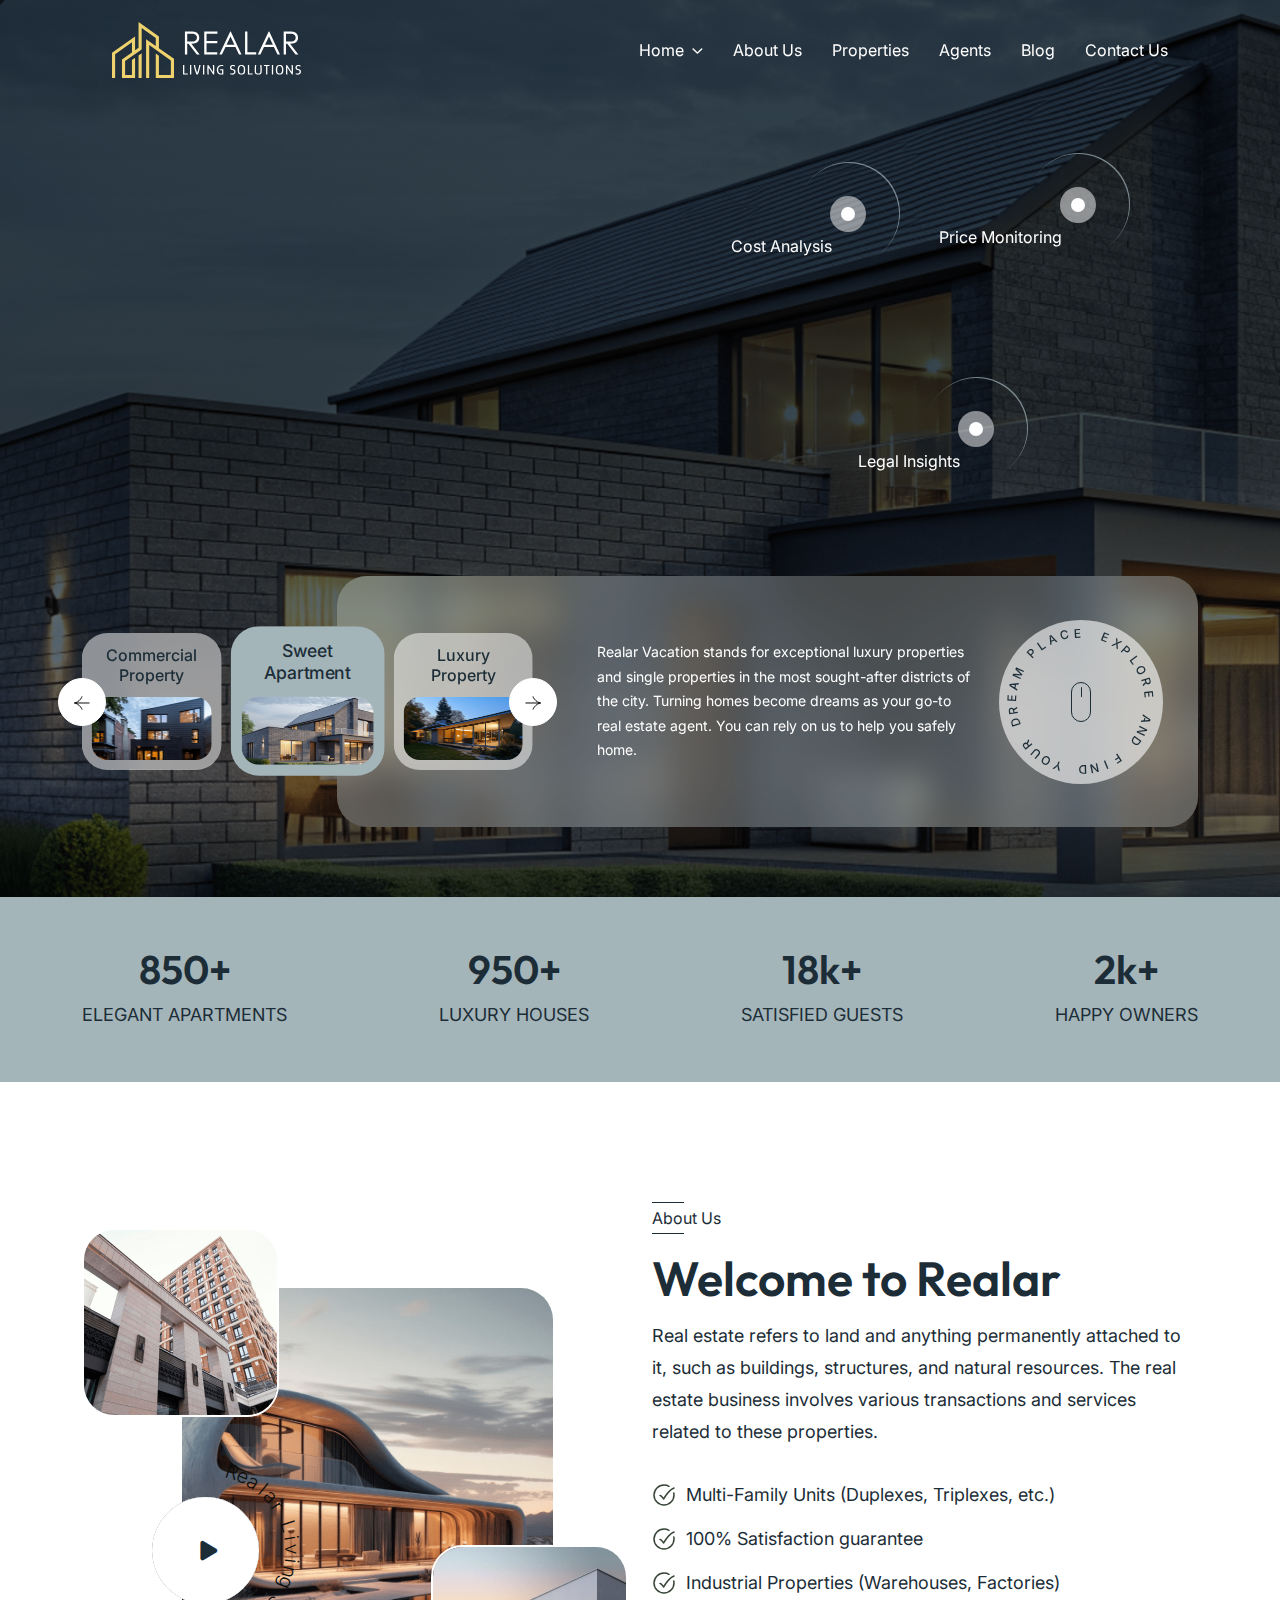
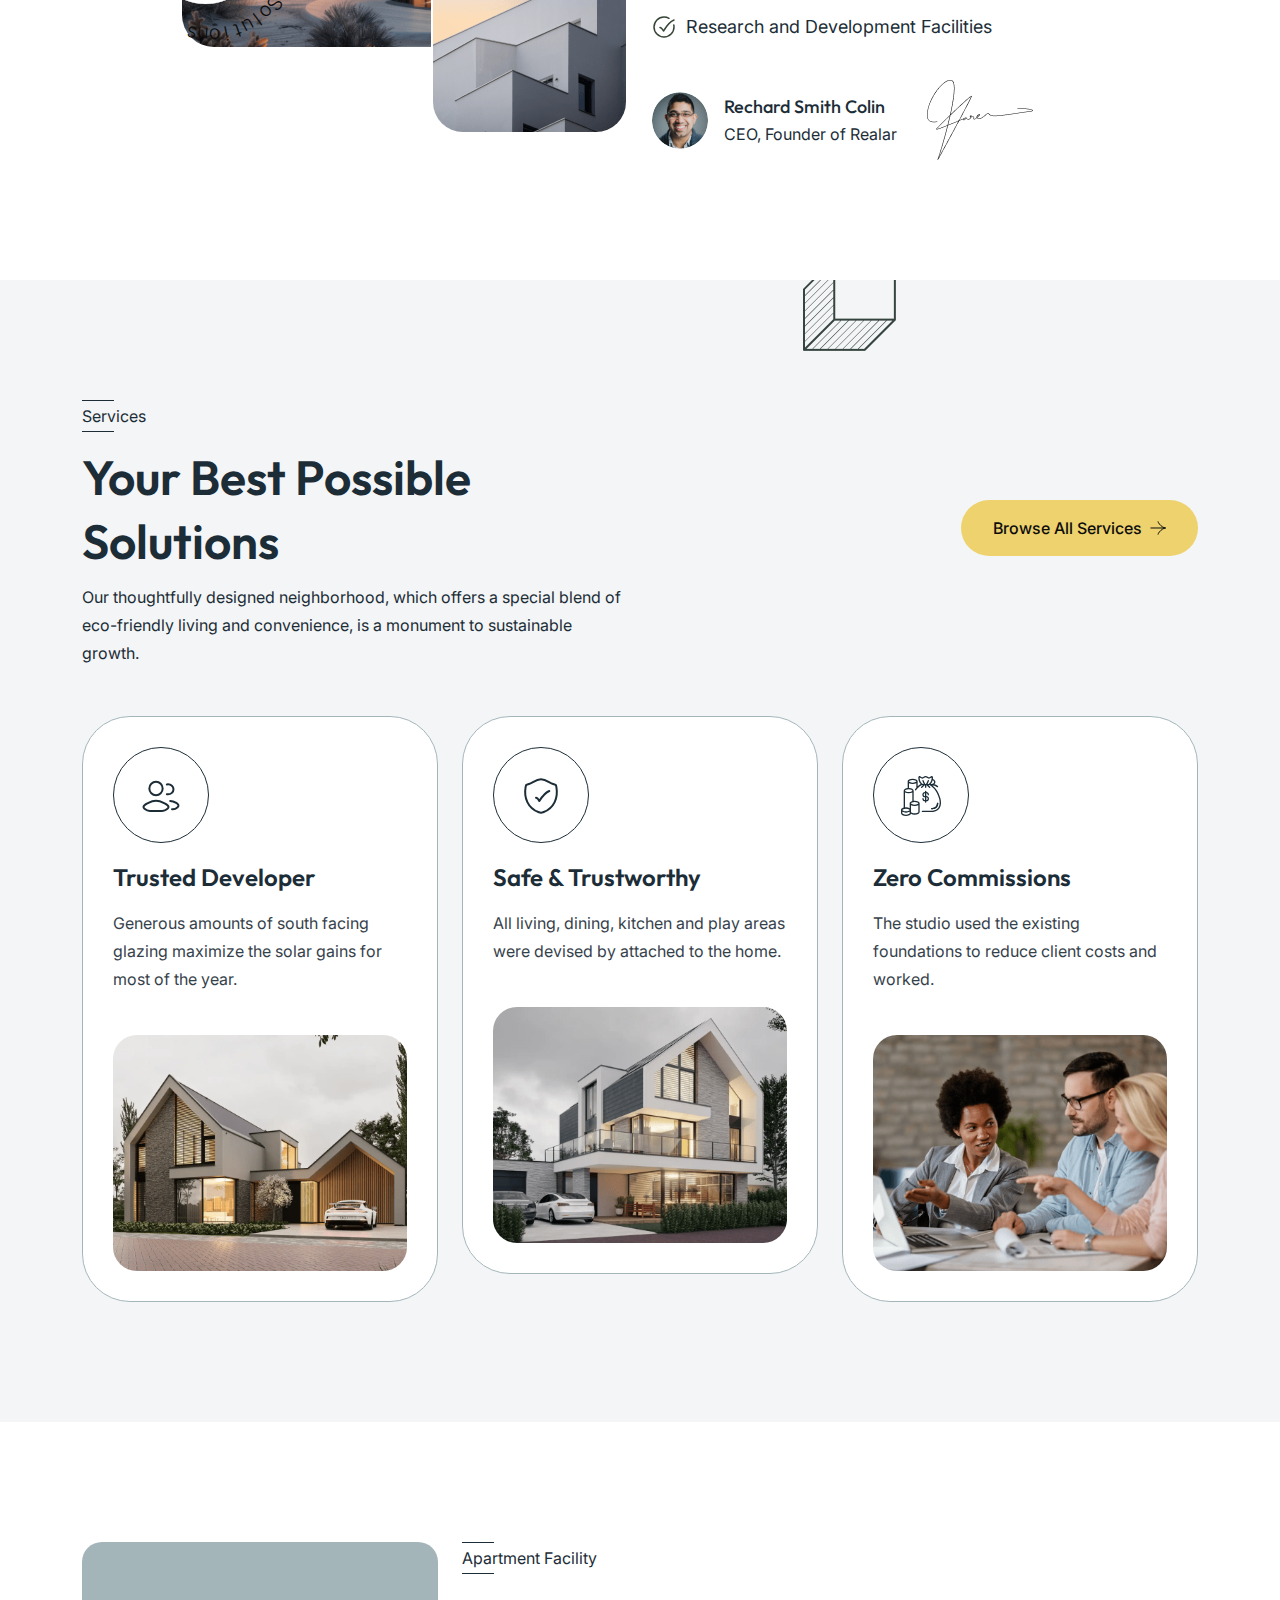
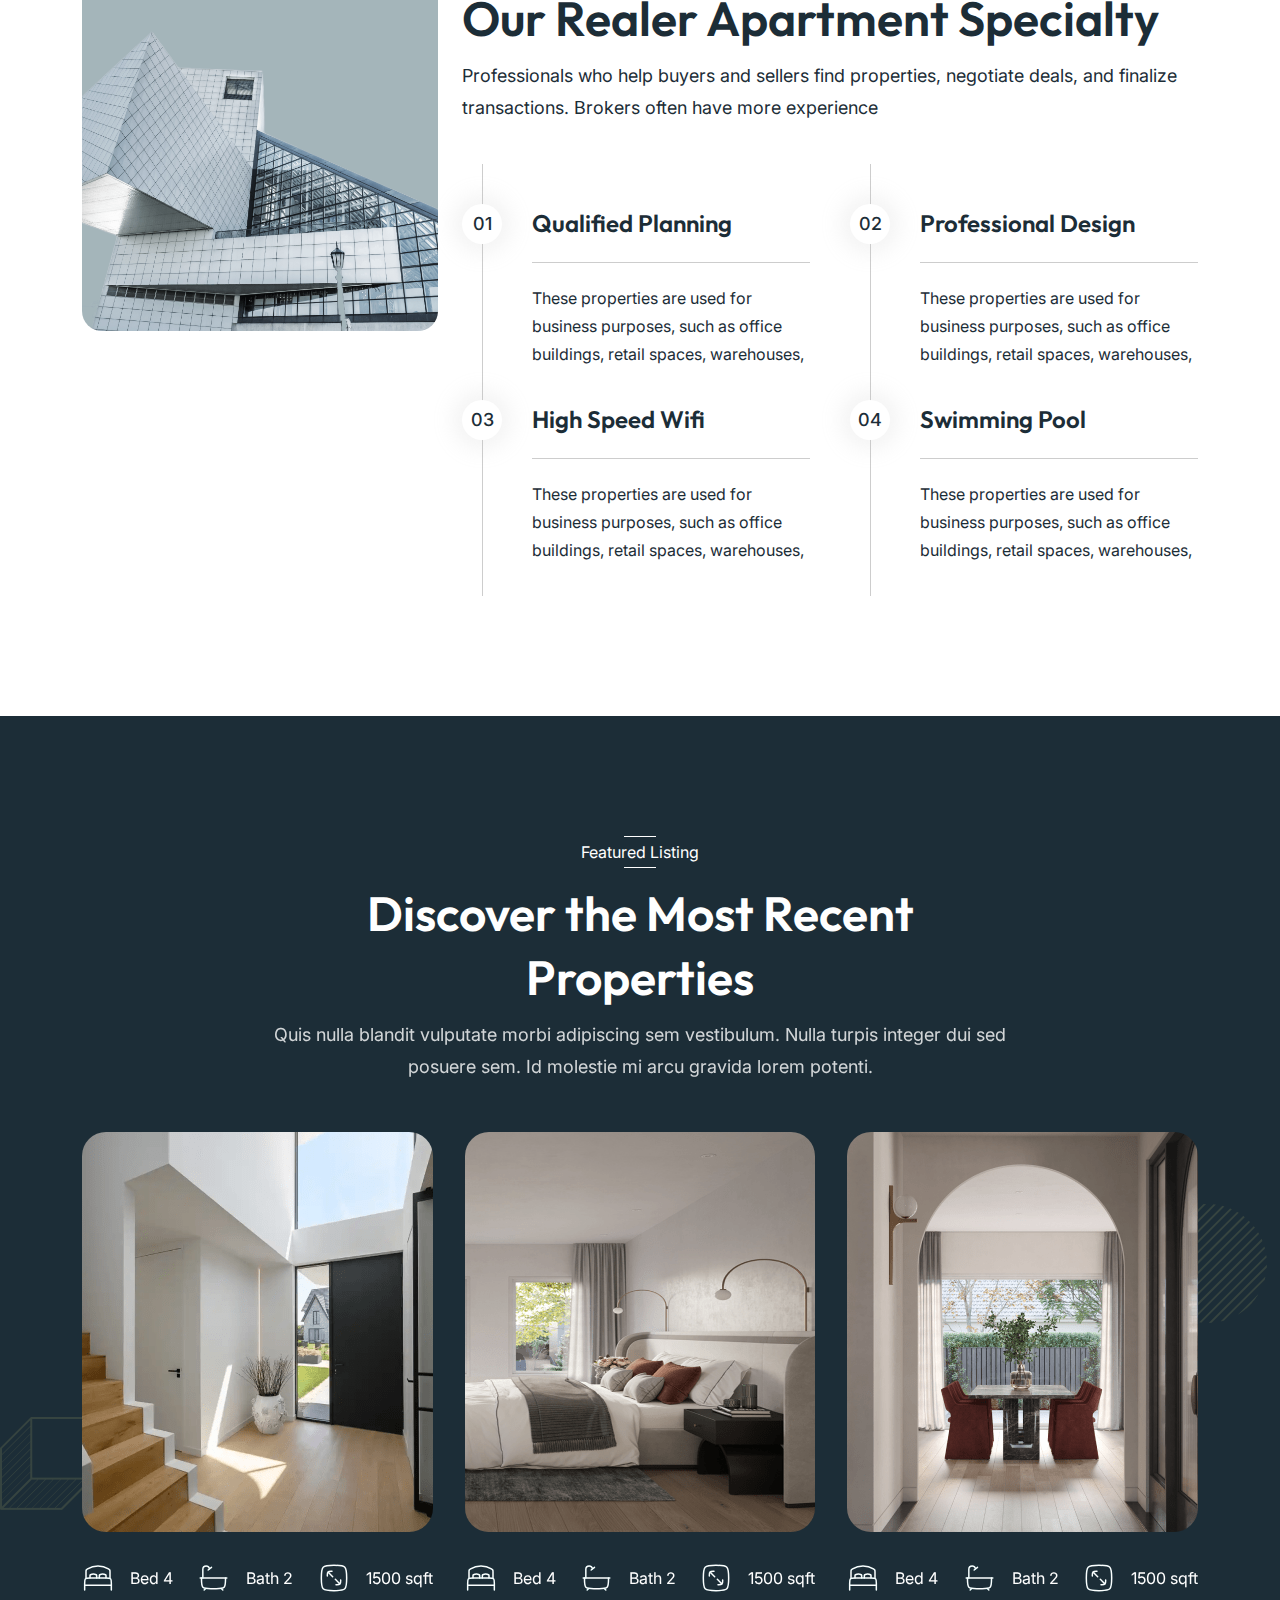
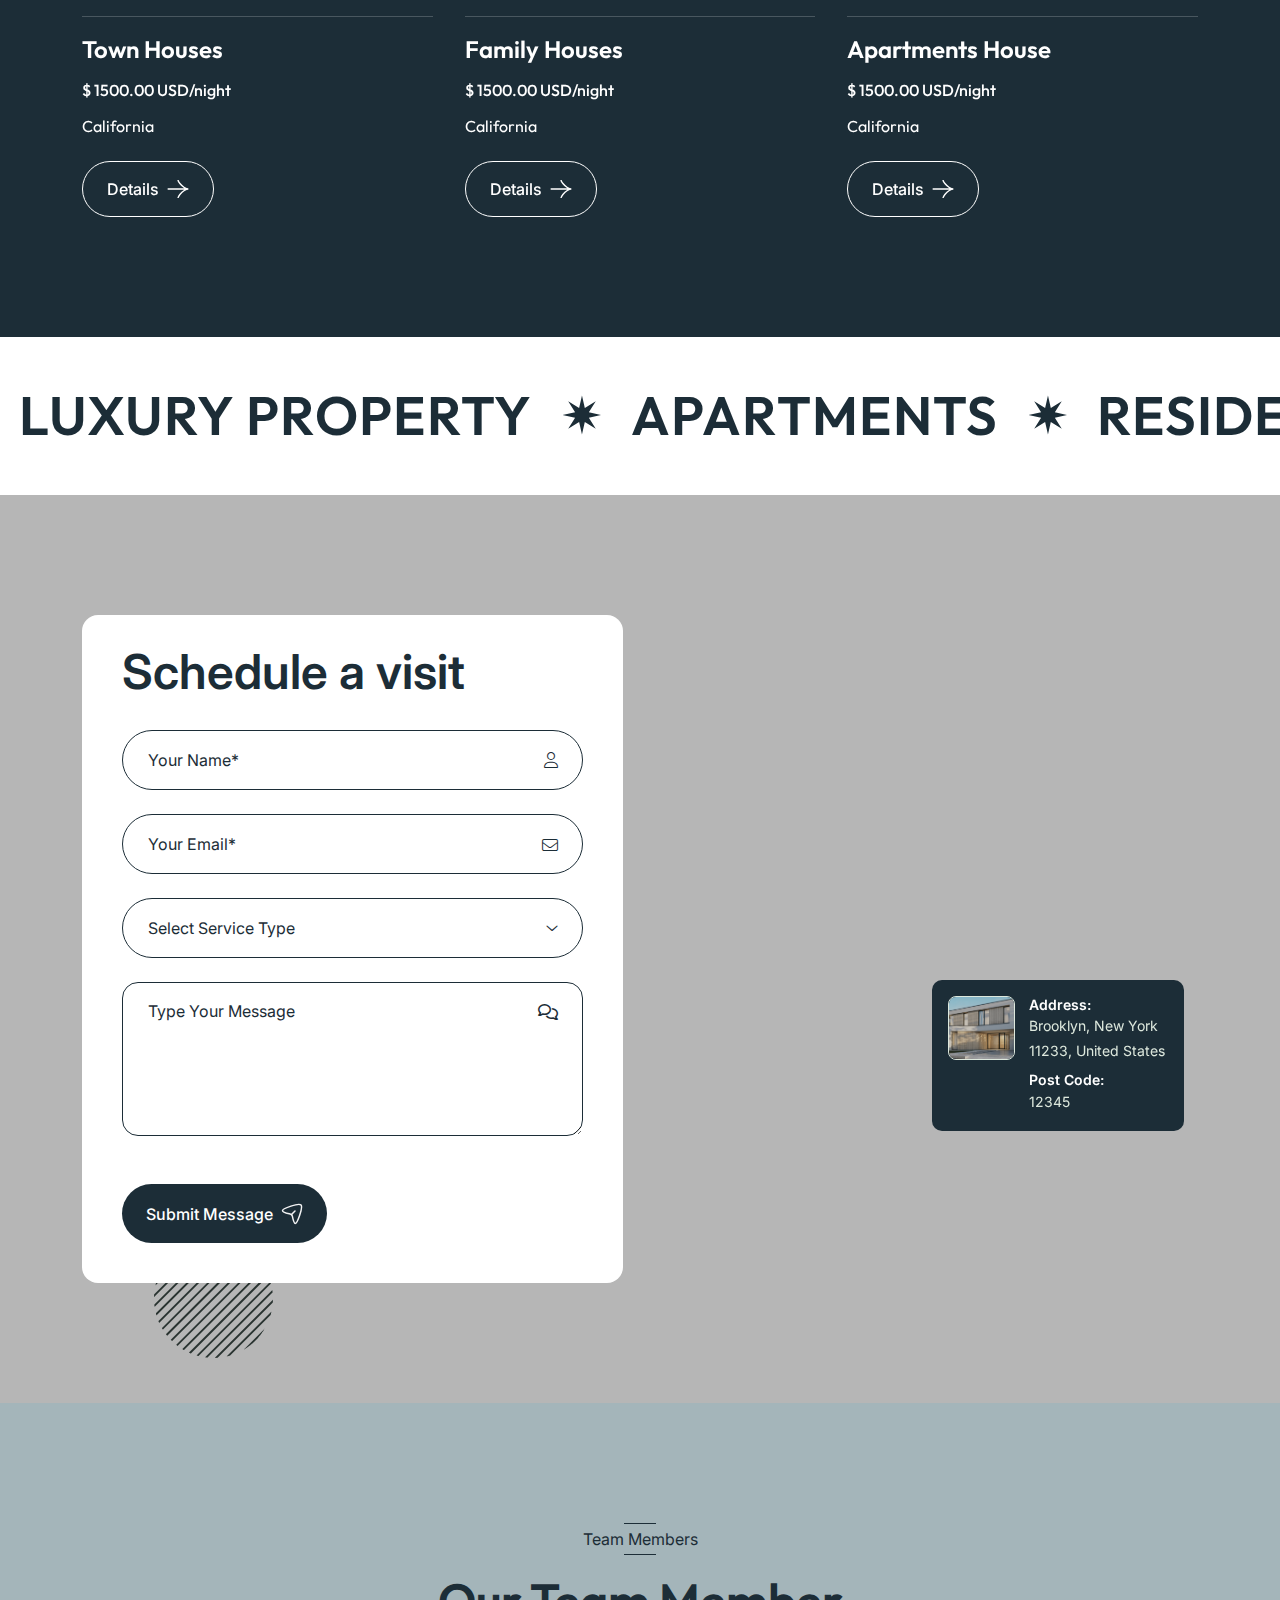
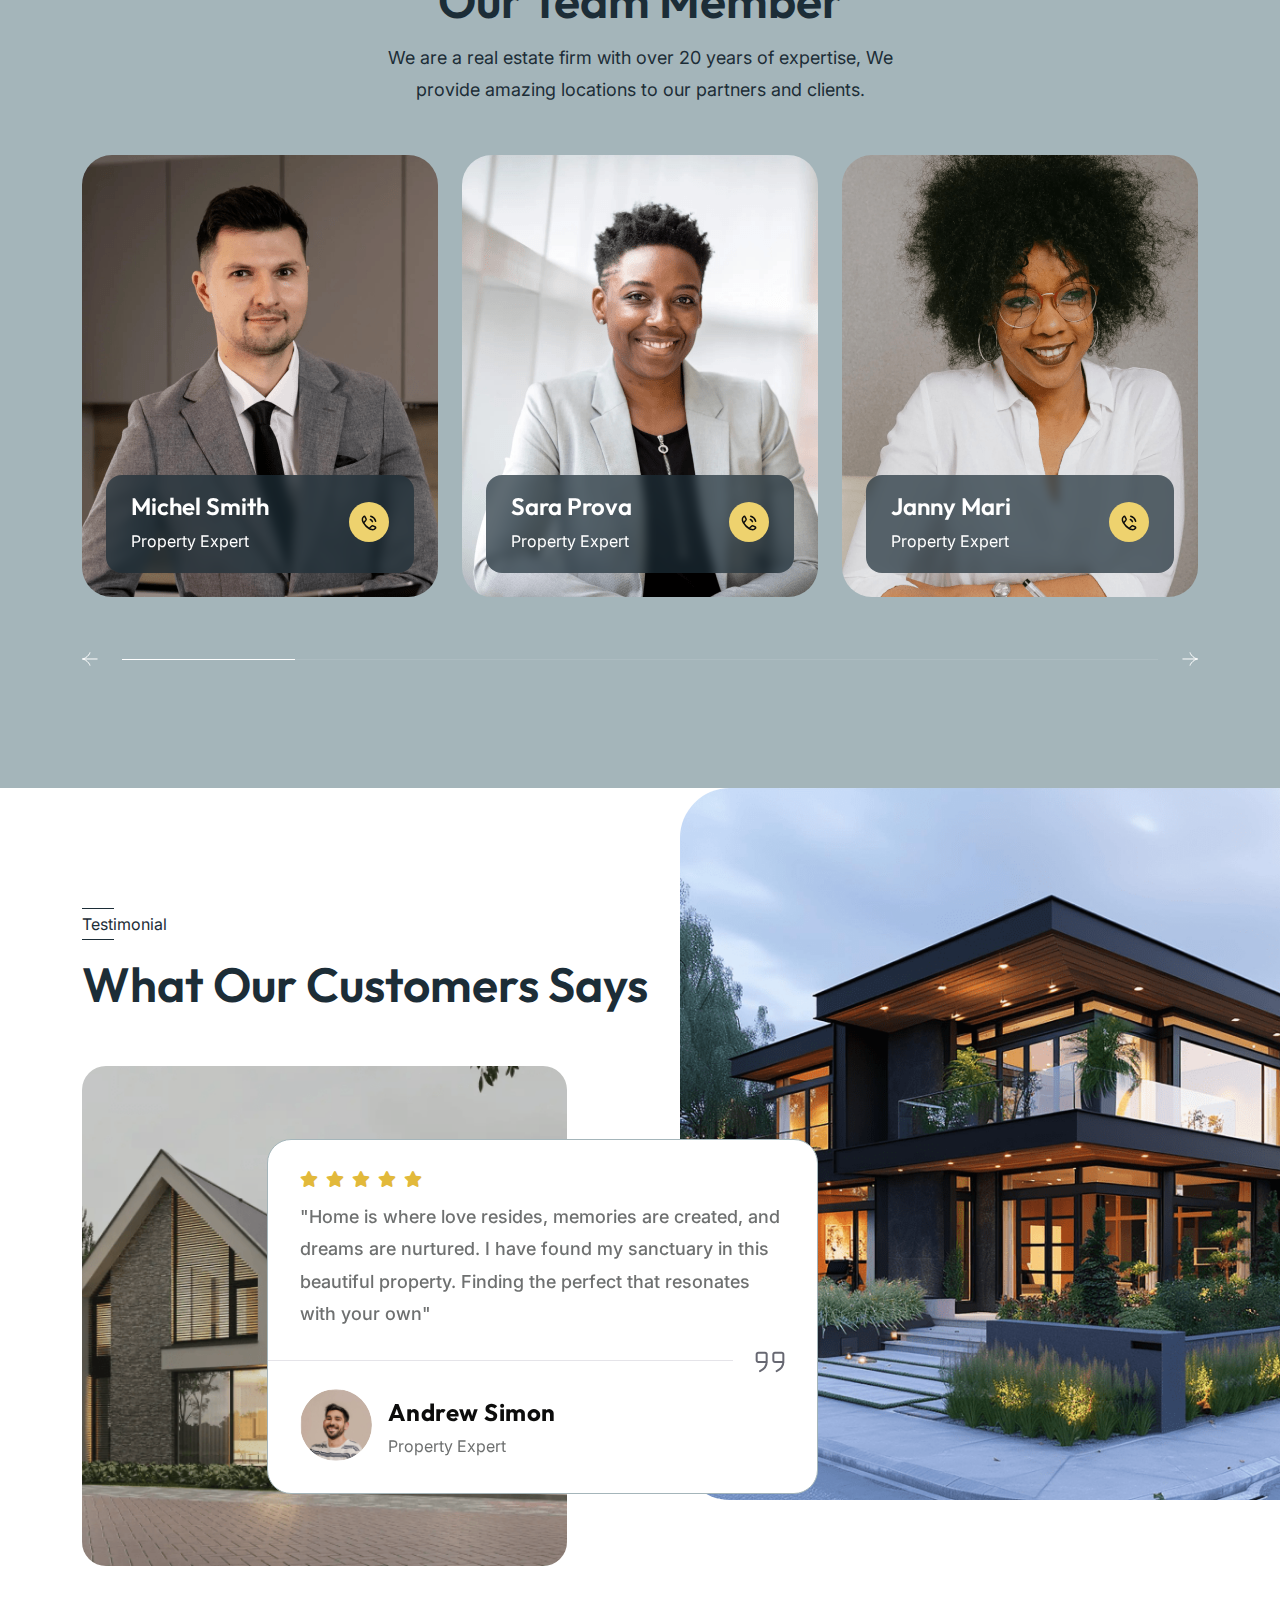
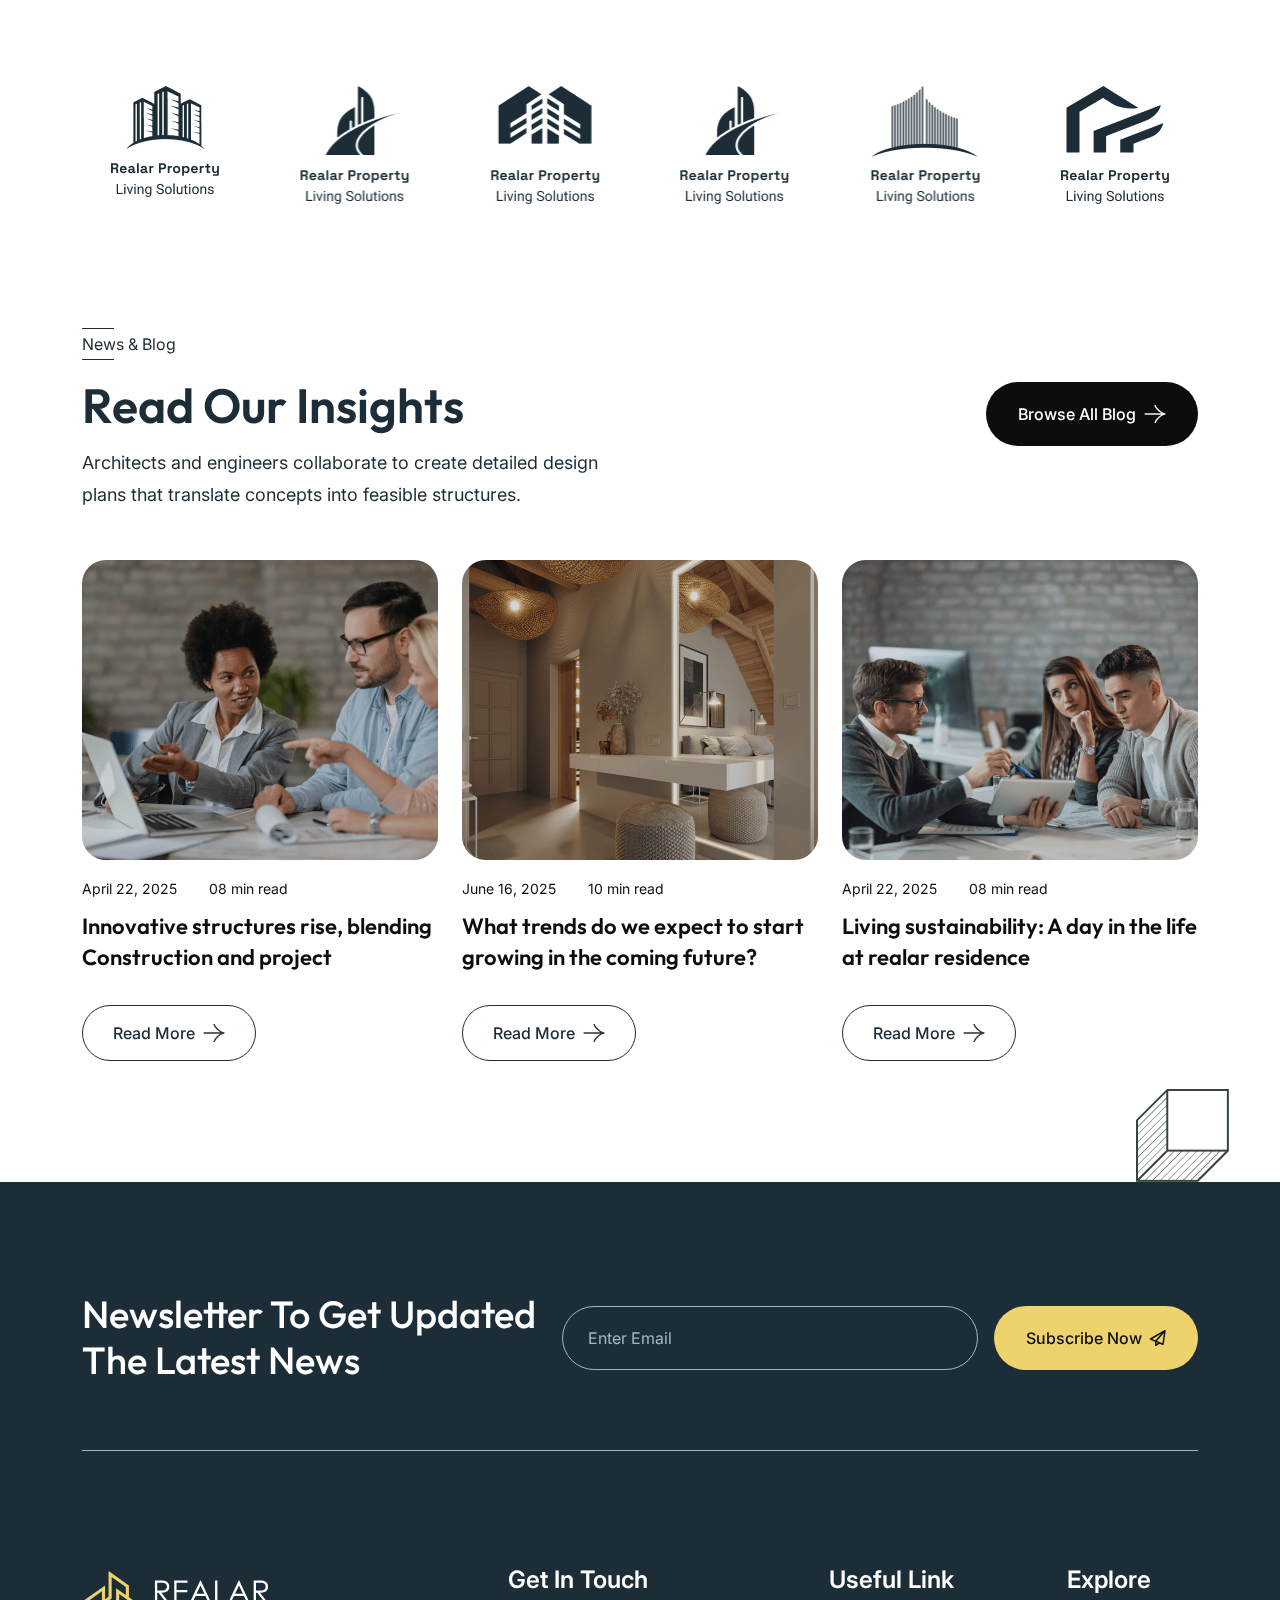
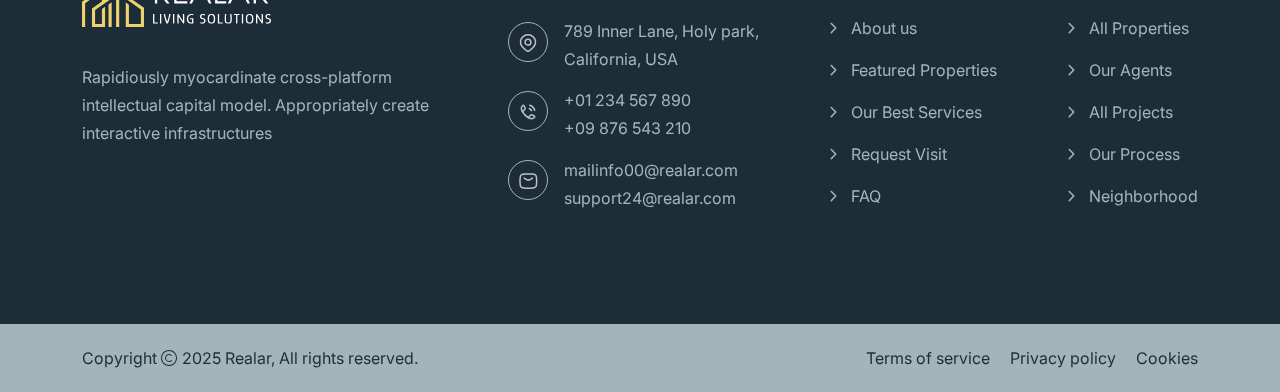
==== index.html @ 15bb46ac "commit initial" ====
<!doctype html>
<html class="no-js" lang="zxx" dir="ltr">


<!-- Mirrored from html.themeholy.com/realar/demo/home-10-op.html by HTTrack Website Copier/3.x [XR&CO'2014], Mon, 31 Mar 2025 23:59:16 GMT -->
<head>
    <meta charset="utf-8">
    <meta http-equiv="x-ua-compatible" content="ie=edge">
    <title>Realar - Real Estate Apartment Complex HTML Template - Residencial Apartment</title>
    <meta name="author" content="Realar">
    <meta name="description" content="Realar - Real Estate Apartment Complex HTML Template">
    <meta name="keywords" content="Realar - Real Estate Apartment Complex HTML Template">
    <meta name="robots" content="INDEX,FOLLOW">

    <!-- Mobile Specific Metas -->
    <meta name="viewport" content="width=device-width, initial-scale=1, shrink-to-fit=no">

    <!-- Favicons - Place favicon.ico in the root directory -->
    <link rel="apple-touch-icon" sizes="57x57" href="assets/img/favicons/apple-icon-57x57.png">
    <link rel="apple-touch-icon" sizes="60x60" href="assets/img/favicons/apple-icon-60x60.png">
    <link rel="apple-touch-icon" sizes="72x72" href="assets/img/favicons/apple-icon-72x72.png">
    <link rel="apple-touch-icon" sizes="76x76" href="assets/img/favicons/apple-icon-76x76.png">
    <link rel="apple-touch-icon" sizes="114x114" href="assets/img/favicons/apple-icon-114x114.png">
    <link rel="apple-touch-icon" sizes="120x120" href="assets/img/favicons/apple-icon-120x120.png">
    <link rel="apple-touch-icon" sizes="144x144" href="assets/img/favicons/apple-icon-144x144.png">
    <link rel="apple-touch-icon" sizes="152x152" href="assets/img/favicons/apple-icon-152x152.png">
    <link rel="apple-touch-icon" sizes="180x180" href="assets/img/favicons/apple-icon-180x180.png">
    <link rel="icon" type="image/png" sizes="192x192" href="assets/img/favicons/android-icon-192x192.png">
    <link rel="icon" type="image/png" sizes="32x32" href="assets/img/favicons/favicon-32x32.png">
    <link rel="icon" type="image/png" sizes="96x96" href="assets/img/favicons/favicon-96x96.png">
    <link rel="icon" type="image/png" sizes="16x16" href="assets/img/favicons/favicon-16x16.png">
    <link rel="manifest" href="assets/img/favicons/manifest.json">
    <meta name="msapplication-TileColor" content="#ffffff">
    <meta name="msapplication-TileImage" content="assets/img/favicons/ms-icon-144x144.png">
    <meta name="theme-color" content="#ffffff">

    <!--==============================
	  Google Fonts
	============================== -->
    <link rel="preconnect" href="https://fonts.googleapis.com/">
    <link rel="preconnect" href="https://fonts.gstatic.com/" crossorigin>
    <link href="https://fonts.googleapis.com/css2?family=Inter:wght@100..900&amp;family=Outfit:wght@100..900&amp;display=swap" rel="stylesheet">

    <!--==============================
	    All CSS File
	============================== -->
    <!-- Bootstrap -->
    <link rel="stylesheet" href="assets/css/bootstrap.min.css">
    <!-- Fontawesome Icon -->
    <link rel="stylesheet" href="assets/css/fontawesome.min.css">
    <!-- Magnific Popup -->
    <link rel="stylesheet" href="assets/css/magnific-popup.min.css">
    <!-- Swiper Js -->
    <link rel="stylesheet" href="assets/css/swiper-bundle.min.css">
    <!-- datetimepicker -->
    <link rel="stylesheet" href="assets/css/jquery.datetimepicker.min.css">
    <!-- Theme Custom CSS -->
    <link rel="stylesheet" href="assets/css/style.css">

</head>

<body class="">

    <!--[if lte IE 9]>
    	<p class="browserupgrade">You are using an <strong>outdated</strong> browser. Please <a href="https://browsehappy.com/">upgrade your browser</a> to improve your experience and security.</p>
  	<![endif]-->


    <!--********************************
   		Code Start From Here 
	******************************** -->
    <div class="cursor-follower"></div>

    <!-- slider drag cursor -->
    <div class="slider-drag-cursor"><i class="fas fa-angle-left me-2"></i> DRAG <i class="fas fa-angle-right ms-2"></i></div>

    <!--==============================
     Preloader
  ==============================-->
    <div id="preloader" class="preloader ">
        <button class="th-btn style2 preloaderCls">Cancel Preloader </button>
        <div id="loader" class="th-preloader">
            <div class="animation-preloader">
                <div class="txt-loading">
                    <span preloader-text="R" class="characters">R</span>

                    <span preloader-text="E" class="characters">E</span>

                    <span preloader-text="A" class="characters">A</span>

                    <span preloader-text="L" class="characters">L</span>

                    <span preloader-text="A" class="characters">A</span>

                    <span preloader-text="R" class="characters">R</span>
                </div>
            </div>
        </div>
    </div> <!--==============================
    Mobile Menu
  ============================== -->
    <div class="th-menu-wrapper onepage-nav">
        <div class="th-menu-area text-center">
            <button class="th-menu-toggle"><i class="fal fa-times"></i></button>
            <div class="mobile-logo">
                <a href="index.html">
                    <img src="assets/img/logo-white.svg" alt="Realar">
                </a>
            </div>
            <div class="th-mobile-menu">
                <ul>
                    <li class="menu-item-has-children">
                        <a href="index.html">
                            Home
                        </a>
                        <ul class="sub-menu">
                            <li class="menu-item-has-children">
                                <a href="#">Multipage</a>
                                <ul class="sub-menu">
                                    <li><a href="index.html">Luxury Duplex</a></li>
                                    <li><a href="home-2.html">Real Estate Agency</a></li>
                                    <li><a href="home-3.html">Commercial Real Estate</a></li>
                                    <li><a href="home-4.html">Luxury Apartment</a></li>
                                    <li><a href="home-5.html">Residencial Real Estate</a></li>
                                    <li><a href="home-6.html">Urban Real Estate</a></li>
                                    <li><a href="home-7.html">Industrial Demo</a></li>
                                    <li><a href="home-8.html">Commercial Apartment</a></li>
                                    <li><a href="home-9.html">Vacation Rental</a></li>
                                    <li><a href="home-10.html">Residencial Apartment</a></li>
                                    <li><a href="home-11.html">Architectural Demo</a></li>
                                </ul>
                            </li>
                            <li class="menu-item-has-children">
                                <a href="#">Onepage</a>
                                <ul class="sub-menu">
                                    <li><a href="home-1-op.html">Luxury Duplex</a></li>
                                    <li><a href="home-2-op.html">Real Estate Agency</a></li>
                                    <li><a href="home-3-op.html">Commercial Real Estate</a></li>
                                    <li><a href="home-4-op.html">Luxury Apartment</a></li>
                                    <li><a href="home-5-op.html">Residencial Real Estate</a></li>
                                    <li><a href="home-6-op.html">Urban Real Estate</a></li>
                                    <li><a href="home-7-op.html">Industrial Demo</a></li>
                                    <li><a href="home-8-op.html">Commercial Apartment</a></li>
                                    <li><a href="home-9-op.html">Vacation Rental</a></li>
                                    <li><a href="home-10-op.html">Residencial Apartment</a></li>
                                    <li><a href="home-11-op.html">Architectural Demo</a></li>
                                </ul>
                            </li>
                            <li class="menu-item-has-children">
                                <a href="#">RTL</a>
                                <ul class="sub-menu">
                                    <li><a href="home-1-rtl.html">Luxury Duplex</a></li>
                                    <li><a href="home-2-rtl.html">Real Estate Agency</a></li>
                                    <li><a href="home-3-rtl.html">Commercial Real Estate</a></li>
                                    <li><a href="home-4-rtl.html">Luxury Apartment</a></li>
                                    <li><a href="home-5-rtl.html">Residencial Real Estate</a></li>
                                    <li><a href="home-6-rtl.html">Urban Real Estate</a></li>
                                    <li><a href="home-7-rtl.html">Industrial Demo</a></li>
                                    <li><a href="home-8-rtl.html">Commercial Apartment</a></li>
                                    <li><a href="home-9-rtl.html">Vacation Rental</a></li>
                                    <li><a href="home-10-rtl.html">Residencial Apartment</a></li>
                                    <li><a href="home-11-rtl.html">Architectural Demo</a></li>
                                </ul>
                            </li>
                        </ul>
                    </li>
                    <li><a href="about.html">
                            About Us
                        </a></li>
                    <li class="menu-item-has-children">
                        <a href="property.html">
                            Properties
                        </a>
                        <ul class="sub-menu">
                            <li><a href="property.html">
                                    Properties
                                </a></li>
                            <li><a href="property-details.html">
                                    Property Details
                                </a></li>
                        </ul>
                    </li>
                    <li class="menu-item-has-children">
                        <a href="agency.html">
                            Agencies
                        </a>
                        <ul class="sub-menu">
                            <li><a href="agency.html">
                                    Agencies
                                </a></li>
                            <li><a href="agency-details.html">
                                    Agencies Details
                                </a></li>
                        </ul>
                    </li>
                    <li class="menu-item-has-children">
                        <a href="#">
                            Pages
                        </a>
                        <ul class="sub-menu">
                            <li><a href="team.html">
                                    Agent Page
                                </a></li>
                            <li><a href="team-details.html">
                                    Agent Details
                                </a></li>
                            <li><a href="pricing.html">
                                    Pricing Page
                                </a></li>
                            <li class="menu-item-has-children"><a href="shop.html">
                                    Shop Page
                                </a>
                                <ul class="sub-menu">
                                    <li><a href="shop.html">
                                            Shop Page
                                        </a></li>
                                    <li><a href="shop-details.html">
                                            Shop Details
                                        </a></li>
                                    <li><a href="cart.html">
                                            Cart Page
                                        </a></li>
                                    <li><a href="checkout.html">
                                            Checkout Page
                                        </a></li>
                                    <li><a href="wishlist.html">
                                            Wistlist Page
                                        </a></li>
                                </ul>
                            </li>
                            <li><a href="error.html">
                                    Error Page
                                </a></li>
                        </ul>
                    </li>
                    <li class="menu-item-has-children">
                        <a href="blog.html">
                            Blog
                        </a>
                        <ul class="sub-menu">
                            <li><a href="blog.html">
                                    Blog Page
                                </a></li>
                            <li><a href="blog-details.html">
                                    Blog Details
                                </a></li>
                        </ul>
                    </li>
                    <li><a href="contact.html">
                            Contact Us
                        </a></li>
                </ul>
            </div>
        </div>
    </div><!--==============================
    Sidemenu
============================== -->
    <div class="sidemenu-wrapper sidemenu-info d-none d-lg-block ">
        <div class="sidemenu-content">
            <button class="closeButton sideMenuCls"><i class="far fa-times"></i></button>
            <div class="widget  ">
                <div class="th-widget-about">
                    <div class="about-logo">
                        <a href="index.html"><img src="assets/img/logo.svg" alt="Realar"></a>
                    </div>
                    <p class="about-text"> Rapidiously myocardinate cross-platform intellectual capital model. Appropriately create interactive infrastructures</p>
                </div>
            </div>
            <div class="widget  ">
                <h3 class="widget_title">Get In Touch</h3>
                <div class="th-widget-contact">
                    <div class="info-box_text">
                        <div class="icon"><img src="assets/img/icon/location-dot.svg" alt="img"></div>
                        <div class="details">
                            <p>789 Inner Lane, Holy park,</p>
                            <p>California, USA</p>
                        </div>
                    </div>
                    <div class="info-box_text">
                        <div class="icon">
                            <img src="assets/img/icon/phone.svg" alt="img">
                        </div>
                        <div class="details">
                            <p><a href="tel:+0123456789" class="info-box_link">+01 234 567 890</a></p>
                            <p><a href="tel:+09876543210" class="info-box_link">+09 876 543 210</a></p>
                        </div>
                    </div>
                    <div class="info-box_text">
                        <div class="icon">
                            <img src="assets/img/icon/envelope.svg" alt="img">
                        </div>
                        <div class="details">
                            <p><a href="mailto:mailinfo00@realar.com" class="info-box_link">mailinfo00@realar.com</a></p>
                            <p><a href="mailto:support24@realar.com" class="info-box_link">support24@realar.com</a></p>
                        </div>
                    </div>
                </div>
            </div>
            <div class="widget newsletter-widget  ">
                <h3 class="widget_title">Subscribe Now</h3>
                <form class="newsletter-form">
                    <div class="form-group">
                        <input class="form-control" type="email" placeholder="Email Address" required="">
                        <button type="submit" class="th-btn"><i class="far fa-paper-plane text-theme"></i></button>
                    </div>
                </form>
                <div class="th-social style2">
                    <a href="https://www.facebook.com/"><i class="fab fa-facebook-f"></i></a>
                    <a href="https://www.twitter.com/"><i class="fab fa-twitter"></i></a>
                    <a href="https://www.linkedin.com/"><i class="fab fa-linkedin-in"></i></a>
                    <a href="https://www.behance.com/"><i class="fab fa-behance"></i></a>
                    <a href="https://www.vimeo.com/"><i class="fab fa-vimeo-v"></i></a>
                </div>
            </div>
        </div>
    </div><!--==============================
	Header Area
==============================-->
    <header class="th-header header-layout5 onepage-nav">
        <div class="sticky-wrapper">
            <!-- Main Menu Area -->
            <div class="container">
                <div class="menu-area">
                    <div class="row align-items-center justify-content-between">
                        <div class="col-auto">
                            <div class="header-logo">
                                <a href="index.html">
                                    <img src="assets/img/logo-white.svg" alt="Realar">
                                </a>
                            </div>
                        </div>
                        <div class="col-auto">
                            <nav class="main-menu d-none d-lg-inline-block">
                                <ul>
                                    <li class="menu-item-has-children">
                                        <a href="#hero">
                                            Home
                                        </a>
                                        <ul class="mega-menu mega-menu-content">
                                            <li>
                                                <div class="container">
                                                    <div class="row gy-4">
                                                        <div class="col-lg-3">
                                                            <div class="mega-menu-box">
                                                                <div class="mega-menu-img">
                                                                    <img src="assets/img/pages/index.jpg" alt="Home One">
                                                                    <div class="btn-wrap">
                                                                        <a href="index.html" class="th-btn style-border">Multipage</a>
                                                                        <a href="home-1-op.html" class="th-btn style-border">Onepage</a>
                                                                        <a href="home-1-rtl.html" class="th-btn style-border">RTL Demo</a>
                                                                    </div>
                                                                </div>
                                                                <h3 class="mega-menu-title"><a href="index.html">Luxury Duplex</a></h3>
                                                            </div>
                                                        </div>
                                                        <div class="col-lg-3">
                                                            <div class="mega-menu-box">
                                                                <div class="mega-menu-img">
                                                                    <img src="assets/img/pages/home-2.jpg" alt="Home Two">
                                                                    <div class="btn-wrap">
                                                                        <a href="home-2.html" class="th-btn style-border">Multipage</a>
                                                                        <a href="home-2-op.html" class="th-btn style-border">Onepage</a>
                                                                        <a href="home-2-rtl.html" class="th-btn style-border">RTL Demo</a>
                                                                    </div>
                                                                </div>
                                                                <h3 class="mega-menu-title"><a href="home-2.html">Real Estate Agency</a></h3>
                                                            </div>
                                                        </div>
                                                        <div class="col-lg-3">
                                                            <div class="mega-menu-box">
                                                                <div class="mega-menu-img">
                                                                    <img src="assets/img/pages/home-3.jpg" alt="Home Three">
                                                                    <div class="btn-wrap">
                                                                        <a href="home-3.html" class="th-btn style-border">Multipage</a>
                                                                        <a href="home-3-op.html" class="th-btn style-border">Onepage</a>
                                                                        <a href="home-3-rtl.html" class="th-btn style-border">RTL Demo</a>
                                                                    </div>
                                                                </div>
                                                                <h3 class="mega-menu-title"><a href="home-3.html">Commercial Real Estate</a></h3>
                                                            </div>
                                                        </div>
                                                        <div class="col-lg-3">
                                                            <div class="mega-menu-box">
                                                                <div class="mega-menu-img">
                                                                    <img src="assets/img/pages/home-4.jpg" alt="Home Four">
                                                                    <div class="btn-wrap">
                                                                        <a href="home-4.html" class="th-btn style-border">Multipage</a>
                                                                        <a href="home-4-op.html" class="th-btn style-border">Onepage</a>
                                                                        <a href="home-4-rtl.html" class="th-btn style-border">RTL Demo</a>
                                                                    </div>
                                                                </div>
                                                                <h3 class="mega-menu-title"><a href="home-4.html">Luxury Apartment</a></h3>
                                                            </div>
                                                        </div>
                                                        <div class="col-lg-3">
                                                            <div class="mega-menu-box">
                                                                <div class="mega-menu-img">
                                                                    <img src="assets/img/pages/home-5.jpg" alt="Home Five">
                                                                    <div class="btn-wrap">
                                                                        <a href="home-5.html" class="th-btn style-border">Multipage</a>
                                                                        <a href="home-5-op.html" class="th-btn style-border">Onepage</a>
                                                                        <a href="home-5-rtl.html" class="th-btn style-border">RTL Demo</a>
                                                                    </div>
                                                                </div>
                                                                <h3 class="mega-menu-title"><a href="home-5.html">Residencial Real Estate</a></h3>
                                                            </div>
                                                        </div>
                                                        <div class="col-lg-3">
                                                            <div class="mega-menu-box">
                                                                <div class="mega-menu-img">
                                                                    <img src="assets/img/pages/home-6.jpg" alt="Home Six">
                                                                    <div class="btn-wrap">
                                                                        <a href="home-6.html" class="th-btn style-border">Multipage</a>
                                                                        <a href="home-6-op.html" class="th-btn style-border">Onepage</a>
                                                                        <a href="home-6-rtl.html" class="th-btn style-border">RTL Demo</a>
                                                                    </div>
                                                                </div>
                                                                <h3 class="mega-menu-title"><a href="home-6.html">Urban Real Estate</a></h3>
                                                            </div>
                                                        </div>
                                                        <div class="col-lg-3">
                                                            <div class="mega-menu-box">
                                                                <div class="mega-menu-img">
                                                                    <img src="assets/img/pages/home-7.jpg" alt="Home Seven">
                                                                    <div class="btn-wrap">
                                                                        <a href="home-7.html" class="th-btn style-border">Multipage</a>
                                                                        <a href="home-7-op.html" class="th-btn style-border">Onepage</a>
                                                                        <a href="home-7-rtl.html" class="th-btn style-border">RTL Demo</a>
                                                                    </div>
                                                                </div>
                                                                <h3 class="mega-menu-title"><a href="home-7.html">Industrial Demo</a></h3>
                                                            </div>
                                                        </div>
                                                        <div class="col-lg-3">
                                                            <div class="mega-menu-box">
                                                                <div class="mega-menu-img">
                                                                    <img src="assets/img/pages/home-8.jpg" alt="Home Eight">
                                                                    <div class="btn-wrap">
                                                                        <a href="home-8.html" class="th-btn style-border">Multipage</a>
                                                                        <a href="home-8-op.html" class="th-btn style-border">Onepage</a>
                                                                        <a href="home-8-rtl.html" class="th-btn style-border">RTL Demo</a>
                                                                    </div>
                                                                </div>
                                                                <h3 class="mega-menu-title"><a href="home-8.html">Commercial Apartment</a></h3>
                                                            </div>
                                                        </div>
                                                        <div class="col-lg-3">
                                                            <div class="mega-menu-box">
                                                                <div class="mega-menu-img">
                                                                    <img src="assets/img/pages/home-9.jpg" alt="Home Nine">
                                                                    <div class="btn-wrap">
                                                                        <a href="home-9.html" class="th-btn style-border">Multipage</a>
                                                                        <a href="home-9-op.html" class="th-btn style-border">Onepage</a>
                                                                        <a href="home-9-rtl.html" class="th-btn style-border">RTL Demo</a>
                                                                    </div>
                                                                </div>
                                                                <h3 class="mega-menu-title"><a href="home-9.html">Vacation Rental</a></h3>
                                                            </div>
                                                        </div>
                                                        <div class="col-lg-3">
                                                            <div class="mega-menu-box">
                                                                <div class="mega-menu-img">
                                                                    <img src="assets/img/pages/home-10.jpg" alt="Home Ten">
                                                                    <div class="btn-wrap">
                                                                        <a href="home-10.html" class="th-btn style-border">Multipage</a>
                                                                        <a href="home-10-op.html" class="th-btn style-border">Onepage</a>
                                                                        <a href="home-10-rtl.html" class="th-btn style-border">RTL Demo</a>
                                                                    </div>
                                                                </div>
                                                                <h3 class="mega-menu-title"><a href="home-10.html">Residencial Apartment</a></h3>
                                                            </div>
                                                        </div>
                                                        <div class="col-lg-3">
                                                            <div class="mega-menu-box">
                                                                <div class="mega-menu-img">
                                                                    <img src="assets/img/pages/home-11.jpg" alt="Home Eleven">
                                                                    <div class="btn-wrap">
                                                                        <a href="home-11.html" class="th-btn style-border">Multipage</a>
                                                                        <a href="home-11-op.html" class="th-btn style-border">Onepage</a>
                                                                        <a href="home-11-rtl.html" class="th-btn style-border">RTL Demo</a>
                                                                    </div>
                                                                </div>
                                                                <h3 class="mega-menu-title"><a href="home-11.html">Architectural Demo</a></h3>
                                                            </div>
                                                        </div>
                                                    </div>
                                                </div>
                                            </li>
                                        </ul>
                                    </li>
                                    <li><a href="#about-sec">
                                            About Us
                                        </a></li>
                                    <li>
                                        <a href="#property-sec">
                                            Properties
                                        </a>
                                    </li>
                                    <li>
                                        <a href="#team-sec">
                                            Agents
                                        </a>
                                    </li>
                                    <li>
                                        <a href="#blog-sec">
                                            Blog
                                        </a>
                                    </li>
                                    <li><a href="#contact-sec">
                                            Contact Us
                                        </a></li>
                                </ul>
                            </nav>
                            <div class="header-button d-flex d-lg-none">
                                <button type="button" class="th-menu-toggle sidebar-btn">
                                    <span class="line"></span>
                                    <span class="line"></span>
                                    <span class="line"></span>
                                </button>
                            </div>
                        </div>
                        <div class="col-auto d-none d-xxl-block">
                            <div class="header-button">
                                <a href="contact.html" class="th-btn style5 th-btn-icon">Request A Visit</a>
                            </div>
                        </div>
                    </div>
                </div>
            </div>
        </div>
    </header>


    <!--==============================
Hero Area
==============================-->
    <div class="th-hero-wrapper hero-10" id="hero">
        <div class="swiper th-slider hero-slider10" id="heroSlide10" data-slider-options='{"effect":"fade","loop":false,"autoHeight": true,"thumbs":{"swiper":".hero-thumb-content"}}'>
            <div class="swiper-wrapper">
                <div class="swiper-slide" data-bg-src="assets/img/hero/hero_bg_10_1.jpg">
                    <div class="container">
                        <div class="hero-inner">
                            <div class="row">
                                <div class="col-xl-7">
                                    <div class="hero-style10">
                                        <h1 class="hero-title text-white">
                                            <span class="title1" data-ani="slideinup" data-ani-delay="0.4s">
                                                The Future Of Home Living. </span>
                                        </h1>
                                        <div class="btn-wrap" data-ani="slideinup" data-ani-delay="0.7s">
                                            <a href="contact.html" class="th-btn style-border th-btn-icon">Request A Visit</a>
                                        </div>
                                    </div>
                                </div>
                                <div class="col-xl-5">
                                    <div class="slider-banner-dots">

                                        <div class="single-banner-dot-wrap single-banner-dot-wrap1-1 shape-mockup" data-top="26%" data-right="35%">
                                            <span class="title">Cost Analysis</span>
                                            <span class="dot"></span>
                                        </div>
                                        <div class="single-banner-dot-wrap single-banner-dot-wrap1-2 shape-mockup" data-top="25%" data-right="17%">
                                            <span class="title">Price Monitoring</span>
                                            <span class="dot"></span>
                                        </div>
                                        <div class="single-banner-dot-wrap single-banner-dot-wrap1-3 shape-mockup" data-top="50%" data-right="25%">
                                            <span class="title">Legal Insights</span>
                                            <span class="dot"></span>
                                        </div>
                                    </div>
                                </div>
                            </div>
                        </div>
                    </div>

                </div>
                <div class="swiper-slide" data-bg-src="assets/img/hero/hero_bg_10_2.jpg">
                    <div class="container">
                        <div class="hero-inner">
                            <div class="row">
                                <div class="col-xl-7">
                                    <div class="hero-style10">
                                        <h1 class="hero-title text-white">
                                            <span class="title1" data-ani="slideinup" data-ani-delay="0.4s">
                                                We Craft Future Dream Home </span>
                                        </h1>
                                        <div class="btn-wrap" data-ani="slideinup" data-ani-delay="0.7s">
                                            <a href="contact.html" class="th-btn style-border th-btn-icon">Request A Visit</a>
                                        </div>
                                    </div>
                                </div>
                                <div class="col-xl-5">
                                    <div class="slider-banner-dots">

                                        <div class="single-banner-dot-wrap single-banner-dot-wrap2-1 shape-mockup" data-top="38%" data-right="35%">
                                            <span class="title">Cost Analysis</span>
                                            <span class="dot"></span>
                                        </div>
                                        <div class="single-banner-dot-wrap single-banner-dot-wrap2-2 shape-mockup" data-top="25%" data-right="17%">
                                            <span class="title">Price Monitoring</span>
                                            <span class="dot"></span>
                                        </div>
                                        <div class="single-banner-dot-wrap single-banner-dot-wrap2-3 shape-mockup" data-top="50%" data-right="25%">
                                            <span class="title">Legal Insights</span>
                                            <span class="dot"></span>
                                        </div>
                                    </div>
                                </div>
                            </div>
                        </div>
                    </div>

                </div>
                <div class="swiper-slide" data-bg-src="assets/img/hero/hero_bg_10_3.jpg">
                    <div class="container">
                        <div class="hero-inner">
                            <div class="row">
                                <div class="col-xl-7">
                                    <div class="hero-style10">
                                        <h1 class="hero-title text-white">
                                            <span class="title1" data-ani="slideinup" data-ani-delay="0.4s">
                                                Find Your Dream Living Home </span>
                                        </h1>
                                        <div class="btn-wrap" data-ani="slideinup" data-ani-delay="0.7s">
                                            <a href="contact.html" class="th-btn style-border th-btn-icon">Request A Visit</a>
                                        </div>
                                    </div>
                                </div>
                                <div class="col-xl-5">
                                    <div class="slider-banner-dots">

                                        <div class="single-banner-dot-wrap single-banner-dot-wrap3-1 shape-mockup" data-top="24%" data-right="35%">
                                            <span class="title">Cost Analysis</span>
                                            <span class="dot"></span>
                                        </div>
                                        <div class="single-banner-dot-wrap single-banner-dot-wrap3-2 shape-mockup" data-top="25%" data-right="17%">
                                            <span class="title">Price Monitoring</span>
                                            <span class="dot"></span>
                                        </div>
                                        <div class="single-banner-dot-wrap single-banner-dot-wrap3-3 shape-mockup" data-top="50%" data-right="25%">
                                            <span class="title">Legal Insights</span>
                                            <span class="dot"></span>
                                        </div>
                                    </div>
                                </div>
                            </div>
                        </div>
                    </div>

                </div>
                <div class="swiper-slide" data-bg-src="assets/img/hero/hero_bg_10_1.jpg">
                    <div class="container">
                        <div class="hero-inner">
                            <div class="row">
                                <div class="col-xl-7">
                                    <div class="hero-style10">
                                        <h1 class="hero-title text-white">
                                            <span class="title1" data-ani="slideinup" data-ani-delay="0.4s">
                                                The Future Of Home Living. </span>
                                        </h1>
                                        <div class="btn-wrap" data-ani="slideinup" data-ani-delay="0.7s">
                                            <a href="contact.html" class="th-btn style-border th-btn-icon">Request A Visit</a>
                                        </div>
                                    </div>
                                </div>
                                <div class="col-xl-5">
                                    <div class="slider-banner-dots">

                                        <div class="single-banner-dot-wrap single-banner-dot-wrap1-1 shape-mockup" data-top="26%" data-right="35%">
                                            <span class="title">Cost Analysis</span>
                                            <span class="dot"></span>
                                        </div>
                                        <div class="single-banner-dot-wrap single-banner-dot-wrap1-2 shape-mockup" data-top="25%" data-right="17%">
                                            <span class="title">Price Monitoring</span>
                                            <span class="dot"></span>
                                        </div>
                                        <div class="single-banner-dot-wrap single-banner-dot-wrap1-3 shape-mockup" data-top="50%" data-right="25%">
                                            <span class="title">Legal Insights</span>
                                            <span class="dot"></span>
                                        </div>
                                    </div>
                                </div>
                            </div>
                        </div>
                    </div>

                </div>
                <div class="swiper-slide" data-bg-src="assets/img/hero/hero_bg_10_2.jpg">
                    <div class="container">
                        <div class="hero-inner">
                            <div class="row">
                                <div class="col-xl-7">
                                    <div class="hero-style10">
                                        <h1 class="hero-title text-white">
                                            <span class="title1" data-ani="slideinup" data-ani-delay="0.4s">
                                                We Craft Future Dream Home </span>
                                        </h1>
                                        <div class="btn-wrap" data-ani="slideinup" data-ani-delay="0.7s">
                                            <a href="contact.html" class="th-btn style-border th-btn-icon">Request A Visit</a>
                                        </div>
                                    </div>
                                </div>
                                <div class="col-xl-5">
                                    <div class="slider-banner-dots">

                                        <div class="single-banner-dot-wrap single-banner-dot-wrap2-1 shape-mockup" data-top="38%" data-right="35%">
                                            <span class="title">Cost Analysis</span>
                                            <span class="dot"></span>
                                        </div>
                                        <div class="single-banner-dot-wrap single-banner-dot-wrap2-2 shape-mockup" data-top="25%" data-right="17%">
                                            <span class="title">Price Monitoring</span>
                                            <span class="dot"></span>
                                        </div>
                                        <div class="single-banner-dot-wrap single-banner-dot-wrap2-3 shape-mockup" data-top="50%" data-right="25%">
                                            <span class="title">Legal Insights</span>
                                            <span class="dot"></span>
                                        </div>
                                    </div>
                                </div>
                            </div>
                        </div>
                    </div>

                </div>
                <div class="swiper-slide" data-bg-src="assets/img/hero/hero_bg_10_3.jpg">
                    <div class="container">
                        <div class="hero-inner">
                            <div class="row">
                                <div class="col-xl-7">
                                    <div class="hero-style10">
                                        <h1 class="hero-title text-white">
                                            <span class="title1" data-ani="slideinup" data-ani-delay="0.4s">
                                                Find Your Dream Living Home </span>
                                        </h1>
                                        <div class="btn-wrap" data-ani="slideinup" data-ani-delay="0.7s">
                                            <a href="contact.html" class="th-btn style-border th-btn-icon">Request A Visit</a>
                                        </div>
                                    </div>
                                </div>
                                <div class="col-xl-5">
                                    <div class="slider-banner-dots">

                                        <div class="single-banner-dot-wrap single-banner-dot-wrap3-1 shape-mockup" data-top="24%" data-right="35%">
                                            <span class="title">Cost Analysis</span>
                                            <span class="dot"></span>
                                        </div>
                                        <div class="single-banner-dot-wrap single-banner-dot-wrap3-2 shape-mockup" data-top="25%" data-right="17%">
                                            <span class="title">Price Monitoring</span>
                                            <span class="dot"></span>
                                        </div>
                                        <div class="single-banner-dot-wrap single-banner-dot-wrap3-3 shape-mockup" data-top="50%" data-right="25%">
                                            <span class="title">Legal Insights</span>
                                            <span class="dot"></span>
                                        </div>
                                    </div>
                                </div>
                            </div>
                        </div>
                    </div>

                </div>
            </div>
        </div>
        <div class="hero-bottom-wrap">
            <div class="container">
                <div class="row align-items-center gy-30">
                    <div class="col-xl-5">
                        <div class="slider-area hero-slider-thumb-wrap">
                            <div class="swiper th-slider hero-grid-thumb" data-slider-options='{"effect":"slide","loop":true,"slidesPerView":"3", "spaceBetween":"16px","centeredSlides": true,"thumbs":{"swiper":".hero-slider10"}}'>
                                <div class="swiper-wrapper">
                                    <div class="swiper-slide">
                                        <div class="box-img">
                                            <span class="thumb-slider-title">Sweet
                                                Apartment</span>
                                            <img src="assets/img/hero/hero_bg_10_1.jpg" alt="Image">
                                        </div>
                                    </div>
                                    <div class="swiper-slide">
                                        <div class="box-img">
                                            <span class="thumb-slider-title">Luxury Property</span>
                                            <img src="assets/img/hero/hero_bg_10_2.jpg" alt="Image">
                                        </div>
                                    </div>
                                    <div class="swiper-slide">
                                        <div class="box-img">
                                            <span class="thumb-slider-title">Commercial Property</span>
                                            <img src="assets/img/hero/hero_bg_10_3.jpg" alt="Image">
                                        </div>
                                    </div>
                                    <div class="swiper-slide">
                                        <div class="box-img">
                                            <span class="thumb-slider-title">Sweet
                                                Apartment</span>
                                            <img src="assets/img/hero/hero_bg_10_1.jpg" alt="Image">
                                        </div>
                                    </div>
                                    <div class="swiper-slide">
                                        <div class="box-img">
                                            <span class="thumb-slider-title">Luxury Property</span>
                                            <img src="assets/img/hero/hero_bg_10_2.jpg" alt="Image">
                                        </div>
                                    </div>
                                    <div class="swiper-slide">
                                        <div class="box-img">
                                            <span class="thumb-slider-title">Commercial Property</span>
                                            <img src="assets/img/hero/hero_bg_10_3.jpg" alt="Image">
                                        </div>
                                    </div>
                                </div>
                            </div>
                            <button data-slider-prev=".hero-grid-thumb" class="slider-arrow style3"><img src="assets/img/icon/arrow-left.svg" alt="img"></button>
                            <button data-slider-next=".hero-grid-thumb" class="slider-arrow style3 slider-next"><img src="assets/img/icon/arrow-right.svg" alt="img"></button>
                        </div>
                    </div>
                    <div class="col-xl-7">
                        <div class="slider-area hero-slider-content-wrap">
                            <div class="swiper th-slider hero-thumb-content" data-slider-options='{"effect":"slide","loop":false,"slidesPerView":"1","autoHeight": true}'>
                                <div class="swiper-wrapper">
                                    <div class="swiper-slide">
                                        <div class="hero-slider-content">
                                            <p>Realar Vacation stands for exceptional luxury properties and single properties in the most sought-after districts of the city. Turning homes become dreams as your go-to real estate agent. You can rely on us to help you safely home.</p>
                                        </div>
                                    </div>
                                    <div class="swiper-slide">
                                        <div class="hero-slider-content">
                                            <p>Real estate refers to land and anything permanently attached to it, such as buildings, structures, and natural resources. The real estate business involves various transactions and services related to these properties. You can rely on us to help you safely home.</p>
                                        </div>
                                    </div>
                                    <div class="swiper-slide">
                                        <div class="hero-slider-content">
                                            <p>Realar Vacation stands for exceptional luxury properties and single properties in the most sought-after districts of the city. Turning homes become dreams as your go-to real estate agent. You can rely on us to help you safely home.</p>
                                        </div>
                                    </div>
                                    <div class="swiper-slide">
                                        <div class="hero-slider-content">
                                            <p>Real estate refers to land and anything permanently attached to it, such as buildings, structures, and natural resources. The real estate business involves various transactions and services related to these properties. You can rely on us to help you safely home.</p>
                                        </div>
                                    </div>
                                    <div class="swiper-slide">
                                        <div class="hero-slider-content">
                                            <p>Realar Vacation stands for exceptional luxury properties and single properties in the most sought-after districts of the city. Turning homes become dreams as your go-to real estate agent. You can rely on us to help you safely home.</p>
                                        </div>
                                    </div>
                                    <div class="swiper-slide">
                                        <div class="hero-slider-content">
                                            <p>Real estate refers to land and anything permanently attached to it, such as buildings, structures, and natural resources. The real estate business involves various transactions and services related to these properties. You can rely on us to help you safely home.</p>
                                        </div>
                                    </div>
                                </div>
                            </div>
                            <div class="about-tag">
                                <div class="about-experience-tag">
                                    <span class="circle-title-anime">Explore and find Your Dream place</span>
                                </div>
                                <div class="about-tag-thumb scroll-down">
                                    <a href="#about-sec" class="hero-scroll-wrap"></a>
                                </div>
                            </div>
                        </div>
                    </div>
                </div>
            </div>
        </div>
    </div>
    <!--======== / Hero Section ========--><!--==============================
Counter Area  
==============================-->
    <div class="bg-light overflow-hidden pt-60 pb-60">
        <div class="container">
            <div class="counter-card-wrap">
                <div class="counter-card style4">
                    <div class="media-body">
                        <h2 class="box-number text-theme"><span class="counter-number text-theme">850</span>+</h2>
                        <p class="box-text text-theme">Elegant Apartments</p>
                    </div>
                </div>
                <div class="counter-card style4">
                    <div class="media-body">
                        <h2 class="box-number text-theme"><span class="counter-number text-theme">950</span>+</h2>
                        <p class="box-text text-theme">Luxury Houses</p>
                    </div>
                </div>
                <div class="counter-card style4">
                    <div class="media-body">
                        <h2 class="box-number text-theme"><span class="counter-number text-theme">18</span>k+</h2>
                        <p class="box-text text-theme">Satisfied Guests</p>
                    </div>
                </div>
                <div class="counter-card style4">
                    <div class="media-body">
                        <h2 class="box-number text-theme"><span class="counter-number text-theme">2</span>k+</h2>
                        <p class="box-text text-theme">Happy Owners</p>
                    </div>
                </div>
            </div>
        </div>
    </div>
    <!--==============================
About Area  
==============================-->
    <div class="about-area-10 z-index-common position-relative space overflow-hidden" id="about-sec">
        <div class="container">
            <div class="row gx-80 justify-content-between align-items-center">
                <div class="col-xl-6 mb-40 mb-xl-0">
                    <div class="img-box10">
                        <div class="img1">
                            <img src="assets/img/normal/about_10_1.png" alt="img">
                        </div>
                        <div class="img2">
                            <img src="assets/img/normal/about_10_2.png" alt="img">
                        </div>
                        <div class="img3">
                            <img src="assets/img/normal/about_10_3.png" alt="img">
                        </div>
                        <div class="about-tag">
                            <div class="about-experience-tag">
                                <span class="circle-title-anime">Realar Living Solutions</span>
                            </div>
                            <a href="https://www.youtube.com/watch?v=_sI_Ps7JSEk" class="play-btn popup-video"><i class="fa-sharp fa-solid fa-play"></i></a>
                        </div>
                    </div>
                </div>
                <div class="col-xl-6">
                    <div class="title-area mb-32">
                        <span class="sub-title">About Us</span>
                        <h2 class="sec-title text-theme">Welcome to Realar</h2>
                        <p class="sec-text text-theme">Real estate refers to land and anything permanently attached to it, such as buildings, structures, and natural resources. The real estate business involves various transactions and services related to these properties.</p>
                    </div>
                    <div class="checklist style7">
                        <ul>
                            <li>Multi-Family Units (Duplexes, Triplexes, etc.)</li>
                            <li>100% Satisfaction guarantee</li>
                            <li>Industrial Properties (Warehouses, Factories)</li>
                            <li>Research and Development Facilities</li>
                        </ul>
                    </div>
                    <div class="btn-wrap mt-40">
                        <div class="about-profile">
                            <div class="avater">
                                <img src="assets/img/normal/author_5_1.png" alt="avater">
                            </div>
                            <div class="media-body">
                                <h5 class="about-profile-name"> Rechard Smith Colin </h5>
                                <p class="desig">CEO, Founder of Realar</p>
                            </div>
                        </div>
                        <div class="signature">
                            <img src="assets/img/normal/sign_1_1.png" alt="img">
                        </div>
                    </div>
                </div>
            </div>
        </div>
    </div>


    <!--==============================
Service Area  
==============================-->
    <section class="service-area-3 space overflow-hidden bg-gray3">
        <div class="sec-bg-shape2-3 jump shape-mockup d-xl-block d-none" data-top="-2%" data-right="30%">
            <img src="assets/img/shape/section_shape_2_3.jpg" alt="img">
        </div>
        <div class="container">
            <div class="row justify-content-between align-items-center">
                <div class="col-xl-6 col-lg-8">
                    <div class="title-area">
                        <span class="sub-title">Services</span>
                        <h2 class="sec-title text-theme">Your Best Possible Solutions</h2>
                        <p class="text-theme">Our thoughtfully designed neighborhood, which offers a special blend of eco-friendly living and convenience, is a monument to sustainable growth.</p>
                    </div>
                </div>
                <div class="col-auto">
                    <div class="sec-btn">
                        <a href="agency.html" class="th-btn style5 th-btn-icon">Browse All Services</a>
                    </div>
                </div>
            </div>
            <div class="swiper th-slider service-slider5" data-slider-options='{"breakpoints":{"0":{"slidesPerView":1},"576":{"slidesPerView":"1"},"768":{"slidesPerView":"2"},"992":{"slidesPerView":"2"},"1200":{"slidesPerView":"3"}},"autoHeight": true}'>
                <div class="swiper-wrapper">
                    <div class="swiper-slide">
                        <div class="service-card style6">
                            <div class="service-card-icon">
                                <img src="assets/img/icon/service-icon3-1.svg" alt="Icon">
                            </div>
                            <h3 class="box-title"><a href="property-details.html">Trusted Developer</a></h3>
                            <p class="box-text">Generous amounts of south facing glazing maximize the solar gains for most of the year.</p>
                            <div class="service-img img-shine">
                                <img src="assets/img/service/1-1.png" alt="img">
                                <a href="property-details.html" class="icon-btn">
                                    <img src="assets/img/icon/arrow-right.svg" alt="img">
                                </a>
                            </div>
                        </div>
                    </div>
                    <div class="swiper-slide">
                        <div class="service-card style6">
                            <div class="service-card-icon">
                                <img src="assets/img/icon/service-icon3-2.svg" alt="Icon">
                            </div>
                            <h3 class="box-title"><a href="property-details.html">Safe & Trustworthy</a></h3>
                            <p class="box-text">All living, dining, kitchen and play areas were devised by attached to the home.</p>
                            <div class="service-img img-shine">
                                <img src="assets/img/service/3-1.png" alt="img">
                                <a href="property-details.html" class="icon-btn">
                                    <img src="assets/img/icon/arrow-right.svg" alt="img">
                                </a>
                            </div>
                        </div>
                    </div>
                    <div class="swiper-slide">
                        <div class="service-card style6">
                            <div class="service-card-icon">
                                <img src="assets/img/icon/service-icon4-1.svg" alt="Icon">
                            </div>
                            <h3 class="box-title"><a href="property-details.html">Zero Commissions</a></h3>
                            <p class="box-text">The studio used the existing foundations to reduce client costs and worked.</p>
                            <div class="service-img img-shine">
                                <img src="assets/img/service/3-2.png" alt="img">
                                <a href="property-details.html" class="icon-btn">
                                    <img src="assets/img/icon/arrow-right.svg" alt="img">
                                </a>
                            </div>
                        </div>
                    </div>
                    <div class="swiper-slide">
                        <div class="service-card style6">
                            <div class="service-card-icon">
                                <img src="assets/img/icon/service-icon3-3.svg" alt="Icon">
                            </div>
                            <h3 class="box-title"><a href="property-details.html">Dedicated Support</a></h3>
                            <p class="box-text">All-inclusive real estate services to facilitate the easy management of your properties.</p>
                            <div class="service-img img-shine">
                                <img src="assets/img/service/3-3.png" alt="img">
                                <a href="property-details.html" class="icon-btn">
                                    <img src="assets/img/icon/arrow-right.svg" alt="img">
                                </a>
                            </div>
                        </div>
                    </div>
                    <div class="swiper-slide">
                        <div class="service-card style6">
                            <div class="service-card-icon">
                                <img src="assets/img/icon/service-icon3-1.svg" alt="Icon">
                            </div>
                            <h3 class="box-title"><a href="property-details.html">Trusted Developer</a></h3>
                            <p class="box-text">Generous amounts of south facing glazing maximize the solar gains for most of the year.</p>
                            <div class="service-img img-shine">
                                <img src="assets/img/service/1-1.png" alt="img">
                                <a href="property-details.html" class="icon-btn">
                                    <img src="assets/img/icon/arrow-right.svg" alt="img">
                                </a>
                            </div>
                        </div>
                    </div>
                    <div class="swiper-slide">
                        <div class="service-card style6">
                            <div class="service-card-icon">
                                <img src="assets/img/icon/service-icon3-2.svg" alt="Icon">
                            </div>
                            <h3 class="box-title"><a href="property-details.html">Safe & Trustworthy</a></h3>
                            <p class="box-text">All living, dining, kitchen and play areas were devised by attached to the home.</p>
                            <div class="service-img img-shine">
                                <img src="assets/img/service/3-1.png" alt="img">
                                <a href="property-details.html" class="icon-btn">
                                    <img src="assets/img/icon/arrow-right.svg" alt="img">
                                </a>
                            </div>
                        </div>
                    </div>
                    <div class="swiper-slide">
                        <div class="service-card style6">
                            <div class="service-card-icon">
                                <img src="assets/img/icon/service-icon4-1.svg" alt="Icon">
                            </div>
                            <h3 class="box-title"><a href="property-details.html">Zero Commissions</a></h3>
                            <p class="box-text">The studio used the existing foundations to reduce client costs and worked.</p>
                            <div class="service-img img-shine">
                                <img src="assets/img/service/3-2.png" alt="img">
                                <a href="property-details.html" class="icon-btn">
                                    <img src="assets/img/icon/arrow-right.svg" alt="img">
                                </a>
                            </div>
                        </div>
                    </div>
                    <div class="swiper-slide">
                        <div class="service-card style6">
                            <div class="service-card-icon">
                                <img src="assets/img/icon/service-icon3-3.svg" alt="Icon">
                            </div>
                            <h3 class="box-title"><a href="property-details.html">Dedicated Support</a></h3>
                            <p class="box-text">All-inclusive real estate services to facilitate the easy management of your properties.</p>
                            <div class="service-img img-shine">
                                <img src="assets/img/service/3-3.png" alt="img">
                                <a href="property-details.html" class="icon-btn">
                                    <img src="assets/img/icon/arrow-right.svg" alt="img">
                                </a>
                            </div>
                        </div>
                    </div>
                </div>
            </div>
        </div>
    </section>


    <!--==============================
Feature Area  
==============================-->
    <section class="why-sec2 space overflow-hidden">
        <div class="container">
            <div class="row gx-80 gy-60">
                <div class="col-xl-4 col-lg-8">
                    <div class="why-img-box2">
                        <div class="img1">
                            <img src="assets/img/normal/why_2_1.png" alt="Why">
                        </div>
                    </div>
                </div>
                <div class="col-xl-8">
                    <div class="title-area mb-40">
                        <span class="sub-title">Apartment Facility</span>
                        <h2 class="sec-title text-theme">Our Realer Apartment Specialty</h2>
                        <p class="sec-text text-theme">Professionals who help buyers and sellers find properties, negotiate deals, and finalize transactions. Brokers often have more experience</p>
                    </div>
                    <ul class="why-feature-list">
                        <li class="why-feature-list-wrap">
                            <div class="number">01</div>
                            <div class="why-feature-list-details">
                                <h4 class="feature-title">Qualified Planning</h4>
                                <p class="feature-text">These properties are used for business purposes, such as office buildings, retail spaces, warehouses,</p>
                            </div>
                        </li>
                        <li class="why-feature-list-wrap">
                            <div class="number">02</div>
                            <div class="why-feature-list-details">
                                <h4 class="feature-title">Professional Design</h4>
                                <p class="feature-text">These properties are used for business purposes, such as office buildings, retail spaces, warehouses,</p>
                            </div>
                        </li>
                        <li class="why-feature-list-wrap">
                            <div class="number">03</div>
                            <div class="why-feature-list-details">
                                <h4 class="feature-title">High Speed Wifi</h4>
                                <p class="feature-text">These properties are used for business purposes, such as office buildings, retail spaces, warehouses,</p>
                            </div>
                        </li>
                        <li class="why-feature-list-wrap">
                            <div class="number">04</div>
                            <div class="why-feature-list-details">
                                <h4 class="feature-title">Swimming Pool</h4>
                                <p class="feature-text">These properties are used for business purposes, such as office buildings, retail spaces, warehouses,</p>
                            </div>
                        </li>
                    </ul>
                </div>
            </div>
        </div>
    </section><!--==============================
Property Area 2  
==============================-->
    <section class="space overflow-hidden bg-theme" id="property-sec">
        <div class="sec-bg-shape2-1 spin shape-mockup d-xl-block d-none" data-top="40%" data-right="1%">
            <img src="assets/img/shape/section_shape_2_1.jpg" alt="img">
        </div>
        <div class="sec-bg-shape2-3 jump shape-mockup d-xl-block d-none" data-bottom="35%" data-left="0%">
            <img src="assets/img/shape/section_shape_2_3.jpg" alt="img">
        </div>
        <div class="container">
            <div class="row justify-content-center">
                <div class="col-lg-8">
                    <div class="title-area text-center">
                        <span class="sub-title text-white">Featured Listing</span>
                        <h2 class="sec-title text-white">Discover the Most Recent Properties </h2>
                        <p class="sec-text text-white">Quis nulla blandit vulputate morbi adipiscing sem vestibulum. Nulla turpis integer dui sed posuere sem. Id molestie mi arcu gravida lorem potenti.</p>
                    </div>
                </div>
            </div>
        </div>
        <div class="container th-container2">
            <div class="slider-area property-slider2 slider-drag-wrap">
                <div class="swiper th-slider" data-slider-options='{"breakpoints":{"0":{"slidesPerView":1},"576":{"slidesPerView":"1"},"768":{"slidesPerView":"2"},"992":{"slidesPerView":"2"},"1200":{"slidesPerView":"3"},"1500":{"slidesPerView":"4"}},"spaceBetween":"32","grabCursor":"true","slideToClickedSlide":"true"}'>
                    <div class="swiper-wrapper">
                        <div class="swiper-slide">
                            <div class="property-card7">
                                <div class="property-card-thumb img-shine">
                                    <img src="assets/img/property/property2-1.png" alt="img">
                                </div>
                                <div class="property-card-meta">
                                    <span><img src="assets/img/icon/property-icon1-1.svg" alt="img">Bed 4</span>
                                    <span><img src="assets/img/icon/property-icon1-2.svg" alt="img">Bath 2</span>
                                    <span><img src="assets/img/icon/property-icon1-3.svg" alt="img">1500 sqft</span>
                                </div>
                                <div class="property-card-details">
                                    <div class="media-left">
                                        <h4 class="property-card-title"><a href="property-details.html">Town Houses</a></h4>
                                        <h5 class="property-card-price">$ 1500.00 USD/night</h5>
                                        <p class="property-card-location">California</p>
                                    </div>
                                    <div class="btn-wrap">
                                        <a href="property-details.html" class="th-btn style-border th-btn-icon">Details</a>
                                    </div>
                                </div>
                            </div>
                        </div>

                        <div class="swiper-slide">
                            <div class="property-card7">
                                <div class="property-card-thumb img-shine">
                                    <img src="assets/img/property/property2-2.png" alt="img">
                                </div>
                                <div class="property-card-meta">
                                    <span><img src="assets/img/icon/property-icon1-1.svg" alt="img">Bed 4</span>
                                    <span><img src="assets/img/icon/property-icon1-2.svg" alt="img">Bath 2</span>
                                    <span><img src="assets/img/icon/property-icon1-3.svg" alt="img">1500 sqft</span>
                                </div>
                                <div class="property-card-details">
                                    <div class="media-left">
                                        <h4 class="property-card-title"><a href="property-details.html">Family Houses</a></h4>
                                        <h5 class="property-card-price">$ 1500.00 USD/night</h5>
                                        <p class="property-card-location">California</p>
                                    </div>
                                    <div class="btn-wrap">
                                        <a href="property-details.html" class="th-btn style-border th-btn-icon">Details</a>
                                    </div>
                                </div>
                            </div>
                        </div>

                        <div class="swiper-slide">
                            <div class="property-card7">
                                <div class="property-card-thumb img-shine">
                                    <img src="assets/img/property/property2-3.png" alt="img">
                                </div>
                                <div class="property-card-meta">
                                    <span><img src="assets/img/icon/property-icon1-1.svg" alt="img">Bed 4</span>
                                    <span><img src="assets/img/icon/property-icon1-2.svg" alt="img">Bath 2</span>
                                    <span><img src="assets/img/icon/property-icon1-3.svg" alt="img">1500 sqft</span>
                                </div>
                                <div class="property-card-details">
                                    <div class="media-left">
                                        <h4 class="property-card-title"><a href="property-details.html">Apartments House</a></h4>
                                        <h5 class="property-card-price">$ 1500.00 USD/night</h5>
                                        <p class="property-card-location">California</p>
                                    </div>
                                    <div class="btn-wrap">
                                        <a href="property-details.html" class="th-btn style-border th-btn-icon">Details</a>
                                    </div>
                                </div>
                            </div>
                        </div>

                        <div class="swiper-slide">
                            <div class="property-card7">
                                <div class="property-card-thumb img-shine">
                                    <img src="assets/img/property/property2-4.png" alt="img">
                                </div>
                                <div class="property-card-meta">
                                    <span><img src="assets/img/icon/property-icon1-1.svg" alt="img">Bed 4</span>
                                    <span><img src="assets/img/icon/property-icon1-2.svg" alt="img">Bath 2</span>
                                    <span><img src="assets/img/icon/property-icon1-3.svg" alt="img">1500 sqft</span>
                                </div>
                                <div class="property-card-details">
                                    <div class="media-left">
                                        <h4 class="property-card-title"><a href="property-details.html">Modern House</a></h4>
                                        <h5 class="property-card-price">$ 1500.00 USD/night</h5>
                                        <p class="property-card-location">California</p>
                                    </div>
                                    <div class="btn-wrap">
                                        <a href="property-details.html" class="th-btn style-border th-btn-icon">Details</a>
                                    </div>
                                </div>
                            </div>
                        </div>

                        <div class="swiper-slide">
                            <div class="property-card7">
                                <div class="property-card-thumb img-shine">
                                    <img src="assets/img/property/property2-1.png" alt="img">
                                </div>
                                <div class="property-card-meta">
                                    <span><img src="assets/img/icon/property-icon1-1.svg" alt="img">Bed 4</span>
                                    <span><img src="assets/img/icon/property-icon1-2.svg" alt="img">Bath 2</span>
                                    <span><img src="assets/img/icon/property-icon1-3.svg" alt="img">1500 sqft</span>
                                </div>
                                <div class="property-card-details">
                                    <div class="media-left">
                                        <h4 class="property-card-title"><a href="property-details.html">Town Houses</a></h4>
                                        <h5 class="property-card-price">$ 1500.00 USD/night</h5>
                                        <p class="property-card-location">California</p>
                                    </div>
                                    <div class="btn-wrap">
                                        <a href="property-details.html" class="th-btn style-border th-btn-icon">Details</a>
                                    </div>
                                </div>
                            </div>
                        </div>

                        <div class="swiper-slide">
                            <div class="property-card7">
                                <div class="property-card-thumb img-shine">
                                    <img src="assets/img/property/property2-2.png" alt="img">
                                </div>
                                <div class="property-card-meta">
                                    <span><img src="assets/img/icon/property-icon1-1.svg" alt="img">Bed 4</span>
                                    <span><img src="assets/img/icon/property-icon1-2.svg" alt="img">Bath 2</span>
                                    <span><img src="assets/img/icon/property-icon1-3.svg" alt="img">1500 sqft</span>
                                </div>
                                <div class="property-card-details">
                                    <div class="media-left">
                                        <h4 class="property-card-title"><a href="property-details.html">Family Houses</a></h4>
                                        <h5 class="property-card-price">$ 1500.00 USD/night</h5>
                                        <p class="property-card-location">California</p>
                                    </div>
                                    <div class="btn-wrap">
                                        <a href="property-details.html" class="th-btn style-border th-btn-icon">Details</a>
                                    </div>
                                </div>
                            </div>
                        </div>

                    </div>
                </div>
            </div>
        </div>
    </section>


    <!--==============================
Marquee Area  
==============================-->
    <div class=" overflow-hidden">
        <div class="container-fluid p-0">
            <div class="swiper th-slider marquee-slider1" data-slider-options='{"breakpoints":{"0":{"slidesPerView":"auto"}},"autoplay":{"delay":0,"disableOnInteraction":false},"noSwiping":"true","speed":10000,"spaceBetween":30}'>
                <div class="swiper-wrapper">
                    <div class="swiper-slide">
                        <div class="marquee-card">
                            <a target="_blank" href="#"><img class="spin" src="assets/img/icon/star.svg" alt="img"> Commercial Property</a>
                        </div>
                    </div>
                    <div class="swiper-slide">
                        <div class="marquee-card">
                            <a target="_blank" href="#"><img class="spin" src="assets/img/icon/star.svg" alt="img"> Luxury Property</a>
                        </div>
                    </div>
                    <div class="swiper-slide">
                        <div class="marquee-card">
                            <a target="_blank" href="#"><img class="spin" src="assets/img/icon/star.svg" alt="img"> Apartments</a>
                        </div>
                    </div>
                    <div class="swiper-slide">
                        <div class="marquee-card">
                            <a target="_blank" href="#"><img class="spin" src="assets/img/icon/star.svg" alt="img"> Residentials</a>
                        </div>
                    </div>
                </div>
            </div>
        </div>
    </div>
    <!--==============================
Contact Area   
==============================-->
    <div class="overflow-hidden space contact-area-3 z-index-common" data-bg-src="assets/img/bg/contact-bg-1-1.png" data-overlay="title" data-opacity="3" id="contact-sec">
        <div class="contact-bg-shape3-1 spin shape-mockup " data-bottom="5%" data-left="12%">
            <img src="assets/img/shape/section_shape_2_1.jpg" alt="img">
        </div>
        <div class="container">
            <div class="row gx-35">
                <div class="col-lg-6">
                    <div class="appointment-wrap2 bg-white me-xxl-5">
                        <h2 class="form-title text-theme">Schedule a visit</h2>
                        <form action="https://html.themeholy.com/realar/demo/mail.php" method="POST" class="appointment-form ajax-contact">
                            <div class="row">
                                <div class="form-group style-border style-radius col-12">
                                    <input type="text" class="form-control" name="name" id="name" placeholder="Your Name*">
                                    <i class="fal fa-user"></i>
                                </div>
                                <div class="form-group style-border style-radius col-12">
                                    <input type="email" class="form-control" name="email" id="email" placeholder="Your Email*">
                                    <i class="fal fa-envelope"></i>
                                </div>
                                <div class="form-group style-border style-radius col-md-12">
                                    <select name="subject" id="subject" class="form-select">
                                        <option value="" disabled selected hidden>Select Service Type</option>
                                        <option value="Real Estate">Real Estate</option>
                                        <option value="Apartment">Apartment</option>
                                        <option value="Residencial">Residencial</option>
                                        <option value="Deluxe">Deluxe</option>
                                    </select>
                                    <i class="fal fa-angle-down"></i>
                                </div>
                                <div class="col-12 form-group style-border style-radius">
                                    <i class="far fa-comments"></i>
                                    <textarea placeholder="Type Your Message" class="form-control"></textarea>
                                </div>
                                <div class="col-12 form-btn mt-4">
                                    <button class="th-btn">Submit Message <span class="btn-icon"><img src="assets/img/icon/paper-plane.svg" alt="img"></span></button>
                                </div>
                            </div>
                            <p class="form-messages mb-0 mt-3"></p>
                        </form>
                    </div>
                </div>
            </div>
        </div>
        <div class="location-map contact-sec-map z-index-common">
            <div class="contact-map">
                <iframe src="https://www.google.com/maps/embed?pb=!1m18!1m12!1m3!1d3644.7310056272386!2d89.2286059153658!3d24.00527418490799!2m3!1f0!2f0!3f0!3m2!1i1024!2i768!4f13.1!3m3!1m2!1s0x39fe9b97badc6151%3A0x30b048c9fb2129bc!2sAngfuztheme!5e0!3m2!1sen!2sbd!4v1651028958211!5m2!1sen!2sbd" allowfullscreen="" loading="lazy"></iframe>
            </div>
            <div class="location-map-address bg-theme">
                <div class="thumb">
                    <img src="assets/img/property/property_inner_1.jpg" alt="img">
                </div>
                <div class="media-body">
                    <h4 class="title">Address:</h4>
                    <p class="text">Brooklyn, New York 11233, United States</p>
                    <h4 class="title">Post Code:</h4>
                    <p class="text">12345</p>
                </div>
            </div>
        </div>
    </div><!--==============================
Team Area  
==============================-->
    <section class="team-area-9 overflow-hidden bg-light space" id="team-sec">
        <div class="sec-bg-shape9-1 spin shape-mockup d-xxl-block d-none" data-top="0%" data-right="-2%">
            <img src="assets/img/shape/section_shape_2_1.jpg" alt="img">
        </div>
        <div class="sec-bg-shape9-2 jump shape-mockup d-xxl-block d-none" data-bottom="7%" data-left="2%">
            <img src="assets/img/shape/section_shape_2_3.jpg" alt="img">
        </div>
        <div class="container z-index-common">
            <div class="row justify-content-center">
                <div class="col-xl-6 col-lg-7">
                    <div class="title-area text-center">
                        <span class="sub-title">Team Members</span>
                        <h2 class="sec-title text-theme">Our Team Member</h2>
                        <p class="sec-text text-theme">We are a real estate firm with over 20 years of expertise, We provide amazing locations to our partners and clients.</p>
                    </div>
                </div>
            </div>
            <div class="swiper th-slider team-slider1" id="teamSlider9" data-slider-options='{"paginationType":"progressbar","breakpoints":{"0":{"slidesPerView":1},"576":{"slidesPerView":"1"},"768":{"slidesPerView":"2"},"992":{"slidesPerView":"2"},"1200":{"slidesPerView":"3"}}}'>
                <div class="swiper-wrapper">
                    <!-- Single Item -->
                    <div class="swiper-slide">
                        <div class="th-team team-card style6">
                            <div class="img-wrap">
                                <div class="team-img">
                                    <img src="assets/img/team/team_8_1.png" alt="Team">
                                </div>
                            </div>
                            <div class="team-card-content">
                                <div class="media">
                                    <div class="media-left">
                                        <h3 class="box-title"><a href="team-details.html">Michel Smith</a></h3>
                                        <span class="team-desig">Property Expert</span>
                                    </div>
                                    <div class="media-body">
                                        <a class="icon-btn" href="tel:09876543210"><img src="assets/img/icon/phone.svg" alt="img"></a>
                                    </div>
                                </div>
                                <div class="th-social">
                                    <a target="_blank" href="https://facebook.com/"><i class="fab fa-facebook-f"></i></a>
                                    <a target="_blank" href="https://twitter.com/"><i class="fab fa-twitter"></i></a>
                                    <a target="_blank" href="https://linkedin.com/"><i class="fab fa-linkedin-in"></i></a>
                                    <a target="_blank" href="https://youtube.com/"><i class="fab fa-youtube"></i></a>
                                    <a target="_blank" href="https://instagram.com/"><i class="fab fa-instagram"></i></a>
                                </div>
                            </div>
                        </div>
                    </div>

                    <!-- Single Item -->
                    <div class="swiper-slide">
                        <div class="th-team team-card style6">
                            <div class="img-wrap">
                                <div class="team-img">
                                    <img src="assets/img/team/team_8_2.png" alt="Team">
                                </div>
                            </div>
                            <div class="team-card-content">
                                <div class="media">
                                    <div class="media-left">
                                        <h3 class="box-title"><a href="team-details.html">Sara Prova</a></h3>
                                        <span class="team-desig">Property Expert</span>
                                    </div>
                                    <div class="media-body">
                                        <a class="icon-btn" href="tel:09876543210"><img src="assets/img/icon/phone.svg" alt="img"></a>
                                    </div>
                                </div>
                                <div class="th-social">
                                    <a target="_blank" href="https://facebook.com/"><i class="fab fa-facebook-f"></i></a>
                                    <a target="_blank" href="https://twitter.com/"><i class="fab fa-twitter"></i></a>
                                    <a target="_blank" href="https://linkedin.com/"><i class="fab fa-linkedin-in"></i></a>
                                    <a target="_blank" href="https://youtube.com/"><i class="fab fa-youtube"></i></a>
                                    <a target="_blank" href="https://instagram.com/"><i class="fab fa-instagram"></i></a>
                                </div>
                            </div>
                        </div>
                    </div>

                    <!-- Single Item -->
                    <div class="swiper-slide">
                        <div class="th-team team-card style6">
                            <div class="img-wrap">
                                <div class="team-img">
                                    <img src="assets/img/team/team_8_3.png" alt="Team">
                                </div>
                            </div>
                            <div class="team-card-content">
                                <div class="media">
                                    <div class="media-left">
                                        <h3 class="box-title"><a href="team-details.html">Janny Mari</a></h3>
                                        <span class="team-desig">Property Expert</span>
                                    </div>
                                    <div class="media-body">
                                        <a class="icon-btn" href="tel:09876543210"><img src="assets/img/icon/phone.svg" alt="img"></a>
                                    </div>
                                </div>
                                <div class="th-social">
                                    <a target="_blank" href="https://facebook.com/"><i class="fab fa-facebook-f"></i></a>
                                    <a target="_blank" href="https://twitter.com/"><i class="fab fa-twitter"></i></a>
                                    <a target="_blank" href="https://linkedin.com/"><i class="fab fa-linkedin-in"></i></a>
                                    <a target="_blank" href="https://youtube.com/"><i class="fab fa-youtube"></i></a>
                                    <a target="_blank" href="https://instagram.com/"><i class="fab fa-instagram"></i></a>
                                </div>
                            </div>
                        </div>
                    </div>

                    <!-- Single Item -->
                    <div class="swiper-slide">
                        <div class="th-team team-card style6">
                            <div class="img-wrap">
                                <div class="team-img">
                                    <img src="assets/img/team/team_8_1.png" alt="Team">
                                </div>
                            </div>
                            <div class="team-card-content">
                                <div class="media">
                                    <div class="media-left">
                                        <h3 class="box-title"><a href="team-details.html">Michel Smith</a></h3>
                                        <span class="team-desig">Property Expert</span>
                                    </div>
                                    <div class="media-body">
                                        <a class="icon-btn" href="tel:09876543210"><img src="assets/img/icon/phone.svg" alt="img"></a>
                                    </div>
                                </div>
                                <div class="th-social">
                                    <a target="_blank" href="https://facebook.com/"><i class="fab fa-facebook-f"></i></a>
                                    <a target="_blank" href="https://twitter.com/"><i class="fab fa-twitter"></i></a>
                                    <a target="_blank" href="https://linkedin.com/"><i class="fab fa-linkedin-in"></i></a>
                                    <a target="_blank" href="https://youtube.com/"><i class="fab fa-youtube"></i></a>
                                    <a target="_blank" href="https://instagram.com/"><i class="fab fa-instagram"></i></a>
                                </div>
                            </div>
                        </div>
                    </div>

                    <!-- Single Item -->
                    <div class="swiper-slide">
                        <div class="th-team team-card style6">
                            <div class="img-wrap">
                                <div class="team-img">
                                    <img src="assets/img/team/team_8_2.png" alt="Team">
                                </div>
                            </div>
                            <div class="team-card-content">
                                <div class="media">
                                    <div class="media-left">
                                        <h3 class="box-title"><a href="team-details.html">Sara Prova</a></h3>
                                        <span class="team-desig">Property Expert</span>
                                    </div>
                                    <div class="media-body">
                                        <a class="icon-btn" href="tel:09876543210"><img src="assets/img/icon/phone.svg" alt="img"></a>
                                    </div>
                                </div>
                                <div class="th-social">
                                    <a target="_blank" href="https://facebook.com/"><i class="fab fa-facebook-f"></i></a>
                                    <a target="_blank" href="https://twitter.com/"><i class="fab fa-twitter"></i></a>
                                    <a target="_blank" href="https://linkedin.com/"><i class="fab fa-linkedin-in"></i></a>
                                    <a target="_blank" href="https://youtube.com/"><i class="fab fa-youtube"></i></a>
                                    <a target="_blank" href="https://instagram.com/"><i class="fab fa-instagram"></i></a>
                                </div>
                            </div>
                        </div>
                    </div>

                    <!-- Single Item -->
                    <div class="swiper-slide">
                        <div class="th-team team-card style6">
                            <div class="img-wrap">
                                <div class="team-img">
                                    <img src="assets/img/team/team_8_3.png" alt="Team">
                                </div>
                            </div>
                            <div class="team-card-content">
                                <div class="media">
                                    <div class="media-left">
                                        <h3 class="box-title"><a href="team-details.html">Janny Mari</a></h3>
                                        <span class="team-desig">Property Expert</span>
                                    </div>
                                    <div class="media-body">
                                        <a class="icon-btn" href="tel:09876543210"><img src="assets/img/icon/phone.svg" alt="img"></a>
                                    </div>
                                </div>
                                <div class="th-social">
                                    <a target="_blank" href="https://facebook.com/"><i class="fab fa-facebook-f"></i></a>
                                    <a target="_blank" href="https://twitter.com/"><i class="fab fa-twitter"></i></a>
                                    <a target="_blank" href="https://linkedin.com/"><i class="fab fa-linkedin-in"></i></a>
                                    <a target="_blank" href="https://youtube.com/"><i class="fab fa-youtube"></i></a>
                                    <a target="_blank" href="https://instagram.com/"><i class="fab fa-instagram"></i></a>
                                </div>
                            </div>
                        </div>
                    </div>

                </div>
                <div class="slider-pagination"></div>
                <button data-slider-prev="#teamSlider9" class="slider-arrow slider-prev"><img src="assets/img/icon/arrow-left.svg" alt="icon"></button>
                <button data-slider-next="#teamSlider9" class="slider-arrow slider-next"><img src="assets/img/icon/arrow-right.svg" alt="icon"></button>
            </div>
        </div>
    </section>
    <!--==============================
Testimonial Area  
==============================-->
    <section class="overflow-hidden space-top overflow-hidden">
        <div class="container">
            <div class="row gy-60 flex-row-reverse">
                <div class="col-xl-4">
                    <div class="testi-thumb-wrap7">
                        <div class="img1">
                            <img src="assets/img/testimonial/testi_thumb_7_1.png" alt="img">
                        </div>
                    </div>
                </div>
                <div class="col-xl-8">
                    <div class="title-area">
                        <span class="sub-title">Testimonial</span>
                        <h2 class="sec-title text-theme">What Our Customers Says</h2>
                    </div>
                    <div class="swiper th-slider testi-slider2" id="testiSlider2" data-slider-options='{"spaceBetween":"48","breakpoints":{"0":{"slidesPerView":1},"576":{"slidesPerView":"1"},"768":{"slidesPerView":"1"},"992":{"slidesPerView":"1"},"1200":{"slidesPerView":"1"}}}'>
                        <div class="swiper-wrapper">
                            <div class="swiper-slide">
                                <div class="testi-grid-wrap2">
                                    <div class="testi-grid-thumb">
                                        <img src="assets/img/testimonial/testi_thumb_2_1.png" alt="img">
                                    </div>
                                    <div class="testi-card style2 style-border">
                                        <div class="testi-grid_review">
                                            <i class="fa-sharp fa-solid fa-star"></i><i class="fa-sharp fa-solid fa-star"></i><i class="fa-sharp fa-solid fa-star"></i><i class="fa-sharp fa-solid fa-star"></i><i class="fa-sharp fa-solid fa-star"></i>
                                        </div>
                                        <p class="testi-card_text">"Home is where love resides, memories are created, and dreams are nurtured. I have found my sanctuary in this beautiful property. Finding the perfect that resonates with your own"</p>
                                        <div class="testi-card_profile">
                                            <div class="quote-icon">
                                                <img src="assets/img/icon/qoute2.svg" alt="icon">
                                            </div>
                                            <div class="avatar">
                                                <img src="assets/img/testimonial/testi_2_1.png" alt="avatar">
                                            </div>
                                            <div class="testi-card_profile-details">
                                                <h3 class="testi-card_name">Andrew Simon</h3>
                                                <span class="testi-card_desig">Property Expert</span>
                                            </div>
                                        </div>

                                    </div>
                                </div>
                            </div>
                            <div class="swiper-slide">
                                <div class="testi-grid-wrap2">
                                    <div class="testi-grid-thumb">
                                        <img src="assets/img/testimonial/testi_thumb_2_2.png" alt="img">
                                    </div>
                                    <div class="testi-card style2 style-border">
                                        <div class="testi-grid_review">
                                            <i class="fa-sharp fa-solid fa-star"></i><i class="fa-sharp fa-solid fa-star"></i><i class="fa-sharp fa-solid fa-star"></i><i class="fa-sharp fa-solid fa-star"></i><i class="fa-sharp fa-solid fa-star"></i>
                                        </div>
                                        <p class="testi-card_text">"Home is where love resides, memories are created, and dreams are nurtured. I have found my sanctuary in this beautiful property. Finding the perfect that resonates with your own"</p>
                                        <div class="testi-card_profile">
                                            <div class="quote-icon">
                                                <img src="assets/img/icon/qoute2.svg" alt="icon">
                                            </div>
                                            <div class="avatar">
                                                <img src="assets/img/testimonial/testi_2_2.png" alt="avatar">
                                            </div>
                                            <div class="testi-card_profile-details">
                                                <h3 class="testi-card_name">Ralph Edwards</h3>
                                                <span class="testi-card_desig">Property Expert</span>
                                            </div>
                                        </div>

                                    </div>
                                </div>
                            </div>
                            <div class="swiper-slide">
                                <div class="testi-grid-wrap2">
                                    <div class="testi-grid-thumb">
                                        <img src="assets/img/testimonial/testi_thumb_2_1.png" alt="img">
                                    </div>
                                    <div class="testi-card style2 style-border">
                                        <div class="testi-grid_review">
                                            <i class="fa-sharp fa-solid fa-star"></i><i class="fa-sharp fa-solid fa-star"></i><i class="fa-sharp fa-solid fa-star"></i><i class="fa-sharp fa-solid fa-star"></i><i class="fa-sharp fa-solid fa-star"></i>
                                        </div>
                                        <p class="testi-card_text">"Home is where love resides, memories are created, and dreams are nurtured. I have found my sanctuary in this beautiful property. Finding the perfect that resonates with your own"</p>
                                        <div class="testi-card_profile">
                                            <div class="quote-icon">
                                                <img src="assets/img/icon/qoute2.svg" alt="icon">
                                            </div>
                                            <div class="avatar">
                                                <img src="assets/img/testimonial/testi_2_1.png" alt="avatar">
                                            </div>
                                            <div class="testi-card_profile-details">
                                                <h3 class="testi-card_name">Andrew Simon</h3>
                                                <span class="testi-card_desig">Property Expert</span>
                                            </div>
                                        </div>

                                    </div>
                                </div>
                            </div>
                            <div class="swiper-slide">
                                <div class="testi-grid-wrap2">
                                    <div class="testi-grid-thumb">
                                        <img src="assets/img/testimonial/testi_thumb_2_2.png" alt="img">
                                    </div>
                                    <div class="testi-card style2 style-border">
                                        <div class="testi-grid_review">
                                            <i class="fa-sharp fa-solid fa-star"></i><i class="fa-sharp fa-solid fa-star"></i><i class="fa-sharp fa-solid fa-star"></i><i class="fa-sharp fa-solid fa-star"></i><i class="fa-sharp fa-solid fa-star"></i>
                                        </div>
                                        <p class="testi-card_text">"Home is where love resides, memories are created, and dreams are nurtured. I have found my sanctuary in this beautiful property. Finding the perfect that resonates with your own"</p>
                                        <div class="testi-card_profile">
                                            <div class="quote-icon">
                                                <img src="assets/img/icon/qoute2.svg" alt="icon">
                                            </div>
                                            <div class="avatar">
                                                <img src="assets/img/testimonial/testi_2_2.png" alt="avatar">
                                            </div>
                                            <div class="testi-card_profile-details">
                                                <h3 class="testi-card_name">Ralph Edwards</h3>
                                                <span class="testi-card_desig">Property Expert</span>
                                            </div>
                                        </div>

                                    </div>
                                </div>
                            </div>
                        </div>
                    </div>
                </div>

            </div>
        </div>
    </section>


    <!--==============================
Client Area  
==============================-->
    <div class="client-area-4 space-top">
        <div class="container">
            <div class="swiper th-slider has-shadow" id="clientSlider1" data-slider-options='{"breakpoints":{"0":{"slidesPerView":2},"576":{"slidesPerView":"3"},"768":{"slidesPerView":"4"},"992":{"slidesPerView":"5"},"1200":{"slidesPerView":"6"}}}'>
                <div class="swiper-wrapper">
                    <div class="swiper-slide">
                        <a href="#" class="client-card">
                            <img src="assets/img/brand/brand_4_1.svg" alt="Image">
                        </a>
                    </div>

                    <div class="swiper-slide">
                        <a href="#" class="client-card">
                            <img src="assets/img/brand/brand_4_2.svg" alt="Image">
                        </a>
                    </div>

                    <div class="swiper-slide">
                        <a href="#" class="client-card">
                            <img src="assets/img/brand/brand_4_3.svg" alt="Image">
                        </a>
                    </div>

                    <div class="swiper-slide">
                        <a href="#" class="client-card">
                            <img src="assets/img/brand/brand_4_4.svg" alt="Image">
                        </a>
                    </div>

                    <div class="swiper-slide">
                        <a href="#" class="client-card">
                            <img src="assets/img/brand/brand_4_5.svg" alt="Image">
                        </a>
                    </div>

                    <div class="swiper-slide">
                        <a href="#" class="client-card">
                            <img src="assets/img/brand/brand_4_6.svg" alt="Image">
                        </a>
                    </div>

                    <div class="swiper-slide">
                        <a href="#" class="client-card">
                            <img src="assets/img/brand/brand_4_1.svg" alt="Image">
                        </a>
                    </div>

                    <div class="swiper-slide">
                        <a href="#" class="client-card">
                            <img src="assets/img/brand/brand_4_2.svg" alt="Image">
                        </a>
                    </div>

                    <div class="swiper-slide">
                        <a href="#" class="client-card">
                            <img src="assets/img/brand/brand_4_3.svg" alt="Image">
                        </a>
                    </div>

                    <div class="swiper-slide">
                        <a href="#" class="client-card">
                            <img src="assets/img/brand/brand_4_4.svg" alt="Image">
                        </a>
                    </div>

                    <div class="swiper-slide">
                        <a href="#" class="client-card">
                            <img src="assets/img/brand/brand_4_5.svg" alt="Image">
                        </a>
                    </div>

                    <div class="swiper-slide">
                        <a href="#" class="client-card">
                            <img src="assets/img/brand/brand_4_6.svg" alt="Image">
                        </a>
                    </div>


                </div>
            </div>
        </div>
    </div>
    <!--==============================
Blog Area  
==============================-->
    <section class="overflow-hidden space overflow-hidden" id="blog-sec">
        <div class="sec-bg-shape2-3 jump shape-mockup d-xl-block d-none" data-bottom="0%" data-right="4%">
            <img src="assets/img/shape/section_shape_2_3.jpg" alt="img">
        </div>
        <div class="container">
            <div class="row justify-content-lg-between align-items-center">
                <div class="col-xxl-5 col-xl-6 col-lg-7">
                    <div class="title-area">
                        <span class="sub-title">News & Blog</span>
                        <h2 class="sec-title text-theme">Read Our Insights</h2>
                        <p class="sec-text text-theme">Architects and engineers collaborate to create detailed design plans that translate concepts into feasible structures. </p>
                    </div>
                </div>
                <div class="col-auto">
                    <div class="sec-btn">
                        <a href="blog.html" class="th-btn style2 th-btn-icon">Browse All Blog</a>
                    </div>
                </div>
            </div>
            <div class="slider-area">
                <div class="swiper th-slider has-shadow slider-drag-wrap" id="blogSlider3" data-slider-options='{"breakpoints":{"0":{"slidesPerView":1},"576":{"slidesPerView":"1"},"768":{"slidesPerView":"2"},"992":{"slidesPerView":"2"},"1200":{"slidesPerView":"3"},"1500":{"slidesPerView":"3"}},"autoHeight":true}'>
                    <div class="swiper-wrapper">
                        <div class="swiper-slide">
                            <div class="blog-card style3">
                                <div class="blog-img">
                                    <img src="assets/img/blog/blog_3_1.jpg" alt="blog image">
                                </div>
                                <div class="blog-content">
                                    <div class="blog-meta">
                                        <a href="blog.html">April 22, 2025</a>
                                        <a href="blog.html">08 min read</a>
                                    </div>
                                    <h3 class="box-title"><a href="blog-details.html">Innovative structures rise, blending Construction and project</a></h3>
                                    <a href="blog-details.html" class="th-btn style-border2 th-btn-icon">Read More</a>
                                </div>
                            </div>
                        </div>

                        <div class="swiper-slide">
                            <div class="blog-card style3">
                                <div class="blog-img">
                                    <img src="assets/img/blog/blog_3_2.jpg" alt="blog image">
                                </div>
                                <div class="blog-content">
                                    <div class="blog-meta">
                                        <a href="blog.html">June 16, 2025</a>
                                        <a href="blog.html">10 min read</a>
                                    </div>
                                    <h3 class="box-title"><a href="blog-details.html">What trends do we expect to start growing in the coming future?</a></h3>
                                    <a href="blog-details.html" class="th-btn style-border2 th-btn-icon">Read More</a>
                                </div>
                            </div>
                        </div>

                        <div class="swiper-slide">
                            <div class="blog-card style3">
                                <div class="blog-img">
                                    <img src="assets/img/blog/blog_3_3.jpg" alt="blog image">
                                </div>
                                <div class="blog-content">
                                    <div class="blog-meta">
                                        <a href="blog.html">April 22, 2025</a>
                                        <a href="blog.html">08 min read</a>
                                    </div>
                                    <h3 class="box-title"><a href="blog-details.html">Living sustainability: A day in the life at realar residence</a></h3>
                                    <a href="blog-details.html" class="th-btn style-border2 th-btn-icon">Read More</a>
                                </div>
                            </div>
                        </div>

                        <div class="swiper-slide">
                            <div class="blog-card style3">
                                <div class="blog-img">
                                    <img src="assets/img/blog/blog_3_4.jpg" alt="blog image">
                                </div>
                                <div class="blog-content">
                                    <div class="blog-meta">
                                        <a href="blog.html">June 16, 2025</a>
                                        <a href="blog.html">10 min read</a>
                                    </div>
                                    <h3 class="box-title"><a href="blog-details.html">The workplace tells and screams for more top story bloggers.</a></h3>
                                    <a href="blog-details.html" class="th-btn style-border2 th-btn-icon">Read More</a>
                                </div>
                            </div>
                        </div>

                        <div class="swiper-slide">
                            <div class="blog-card style3">
                                <div class="blog-img">
                                    <img src="assets/img/blog/blog_3_1.jpg" alt="blog image">
                                </div>
                                <div class="blog-content">
                                    <div class="blog-meta">
                                        <a href="blog.html">April 22, 2025</a>
                                        <a href="blog.html">08 min read</a>
                                    </div>
                                    <h3 class="box-title"><a href="blog-details.html">Innovative structures rise, blending Construction and project</a></h3>
                                    <a href="blog-details.html" class="th-btn style-border2 th-btn-icon">Read More</a>
                                </div>
                            </div>
                        </div>

                        <div class="swiper-slide">
                            <div class="blog-card style3">
                                <div class="blog-img">
                                    <img src="assets/img/blog/blog_3_2.jpg" alt="blog image">
                                </div>
                                <div class="blog-content">
                                    <div class="blog-meta">
                                        <a href="blog.html">June 16, 2025</a>
                                        <a href="blog.html">10 min read</a>
                                    </div>
                                    <h3 class="box-title"><a href="blog-details.html">What trends do we expect to start growing in the coming future?</a></h3>
                                    <a href="blog-details.html" class="th-btn style-border2 th-btn-icon">Read More</a>
                                </div>
                            </div>
                        </div>

                        <div class="swiper-slide">
                            <div class="blog-card style3">
                                <div class="blog-img">
                                    <img src="assets/img/blog/blog_3_3.jpg" alt="blog image">
                                </div>
                                <div class="blog-content">
                                    <div class="blog-meta">
                                        <a href="blog.html">April 22, 2025</a>
                                        <a href="blog.html">08 min read</a>
                                    </div>
                                    <h3 class="box-title"><a href="blog-details.html">Living sustainability: A day in the life at realar residence</a></h3>
                                    <a href="blog-details.html" class="th-btn style-border2 th-btn-icon">Read More</a>
                                </div>
                            </div>
                        </div>

                        <div class="swiper-slide">
                            <div class="blog-card style3">
                                <div class="blog-img">
                                    <img src="assets/img/blog/blog_3_4.jpg" alt="blog image">
                                </div>
                                <div class="blog-content">
                                    <div class="blog-meta">
                                        <a href="blog.html">June 16, 2025</a>
                                        <a href="blog.html">10 min read</a>
                                    </div>
                                    <h3 class="box-title"><a href="blog-details.html">The workplace tells and screams for more top story bloggers.</a></h3>
                                    <a href="blog-details.html" class="th-btn style-border2 th-btn-icon">Read More</a>
                                </div>
                            </div>
                        </div>

                    </div>
                </div>
            </div>
        </div>
    </section><!--==============================
	Footer Area
==============================-->
    <footer class="footer-wrapper footer-layout4 footer-default bg-theme">
        <div class="container">
            <div class="footer-wrap space-top">
                <div class="newsletter-wrap style5">
                    <h5 class="newsletter-title text-white">Newsletter To Get Updated The Latest News</h5>
                    <form action="#" class="newsletter-form">
                        <div class="form-group">
                            <input type="text" class="form-control" placeholder="Enter Email">
                        </div>
                        <button class="th-btn style5">Subscribe Now <i class="far fa-paper-plane text-title"></i></button>
                    </form>
                </div>
                <div class="widget-area">
                    <div class="row justify-content-between">
                        <div class="col-md-6 col-xl-4">
                            <div class="widget footer-widget">
                                <div class="th-widget-about">
                                    <div class="about-logo">
                                        <a href="index.html"><img src="assets/img/logo-white.svg" alt="Realar"></a>
                                    </div>
                                    <p class="about-text"> Rapidiously myocardinate cross-platform intellectual capital model. Appropriately create interactive infrastructures</p>
                                </div>
                            </div>
                        </div>
                        <div class="col-md-6 col-xl-auto">
                            <div class="widget footer-widget">
                                <h3 class="widget_title">Get In Touch</h3>
                                <div class="th-widget-contact">
                                    <div class="info-box_text">
                                        <div class="icon"><img src="assets/img/icon/location-dot.svg" alt="img"></div>
                                        <div class="details">
                                            <p>789 Inner Lane, Holy park,</p>
                                            <p>California, USA</p>
                                        </div>
                                    </div>
                                    <div class="info-box_text">
                                        <div class="icon">
                                            <img src="assets/img/icon/phone.svg" alt="img">
                                        </div>
                                        <div class="details">
                                            <p><a href="tel:+0123456789" class="info-box_link">+01 234 567 890</a></p>
                                            <p><a href="tel:+09876543210" class="info-box_link">+09 876 543 210</a></p>
                                        </div>
                                    </div>
                                    <div class="info-box_text">
                                        <div class="icon">
                                            <img src="assets/img/icon/envelope.svg" alt="img">
                                        </div>
                                        <div class="details">
                                            <p><a href="mailto:mailinfo00@realar.com" class="info-box_link">mailinfo00@realar.com</a></p>
                                            <p><a href="mailto:support24@realar.com" class="info-box_link">support24@realar.com</a></p>
                                        </div>
                                    </div>
                                </div>
                            </div>
                        </div>
                        <div class="col-md-6 col-xl-auto">
                            <div class="widget widget_nav_menu footer-widget">
                                <h3 class="widget_title">Useful Link</h3>
                                <div class="menu-all-pages-container">
                                    <ul class="menu">
                                        <li><a href="about.html">About us</a></li>
                                        <li><a href="property.html">Featured Properties</a></li>
                                        <li><a href="agency.html">Our Best Services</a></li>
                                        <li><a href="contact.html">Request Visit</a></li>
                                        <li><a href="contact.html">FAQ</a></li>
                                    </ul>
                                </div>
                            </div>
                        </div>
                        <div class="col-md-6 col-xl-auto">
                            <div class="widget widget_nav_menu footer-widget">
                                <h3 class="widget_title">Explore</h3>
                                <div class="menu-all-pages-container">
                                    <ul class="menu">
                                        <li><a href="property.html">All Properties</a></li>
                                        <li><a href="team.html">Our Agents</a></li>
                                        <li><a href="property.html">All Projects</a></li>
                                        <li><a href="about.html">Our Process</a></li>
                                        <li><a href="contact.html">Neighborhood</a></li>
                                    </ul>
                                </div>
                            </div>
                        </div>
                    </div>

                </div>
            </div>
        </div>
        <div class="copyright-wrap bg-light">
            <div class="container">
                <div class="row gy-3 align-items-center">
                    <div class="col-lg-6">
                        <p class="copyright-text">
                            Copyright <i class="fal fa-copyright"></i> 2025 <a href="index.html">Realar</a>, All rights reserved.</p>
                    </div>
                    <div class="col-lg-6 text-center text-lg-end">
                        <div class="footer-links">
                            <ul>
                                <li><a href="contact.html">Terms of service</a></li>
                                <li><a href="contact.html">Privacy policy</a></li>
                                <li><a href="contact.html">Cookies</a></li>
                            </ul>
                        </div>
                    </div>
                </div>
            </div>
        </div>
    </footer>

    <!--********************************
			Code End  Here 
	******************************** -->

    <!-- Scroll To Top -->
    <div class="scroll-top">
        <svg class="progress-circle svg-content" width="100%" height="100%" viewBox="-1 -1 102 102">
            <path d="M50,1 a49,49 0 0,1 0,98 a49,49 0 0,1 0,-98" style="transition: stroke-dashoffset 10ms linear 0s; stroke-dasharray: 307.919, 307.919; stroke-dashoffset: 307.919;"></path>
        </svg>
    </div>

    <!--==============================
    All Js File
============================== -->
    <!-- Jquery -->
    <script src="assets/js/vendor/jquery-3.7.1.min.js"></script>

    <!-- Swiper Js -->
    <script src="assets/js/swiper-bundle.min.js"></script>
    <!-- Bootstrap -->
    <script src="assets/js/bootstrap.min.js"></script>
    <!-- Magnific Popup -->
    <script src="assets/js/jquery.magnific-popup.min.js"></script>
    <!-- Counter Up -->
    <script src="assets/js/jquery.counterup.min.js"></script>
    <!-- Range Slider -->
    <script src="assets/js/jquery-ui.min.js"></script>
    <!-- Isotope Filter -->
    <script src="assets/js/imagesloaded.pkgd.min.js"></script>
    <script src="assets/js/isotope.pkgd.min.js"></script>
    <!-- Gsap -->
    <script src="assets/js/gsap.min.js"></script>
    <!-- DateTime JS -->
    <script src="assets/js/jquery.datetimepicker.min.js"></script>

    <!-- 360 degree Js -->
    <script src="assets/js/threesixty.min.js"></script>
    <script src="assets/js/panolens.min.js"></script>



    <!-- Main Js File -->
    <script src="assets/js/main.js"></script>
</body>


<!-- Mirrored from html.themeholy.com/realar/demo/home-10-op.html by HTTrack Website Copier/3.x [XR&CO'2014], Mon, 31 Mar 2025 23:59:16 GMT -->
</html>
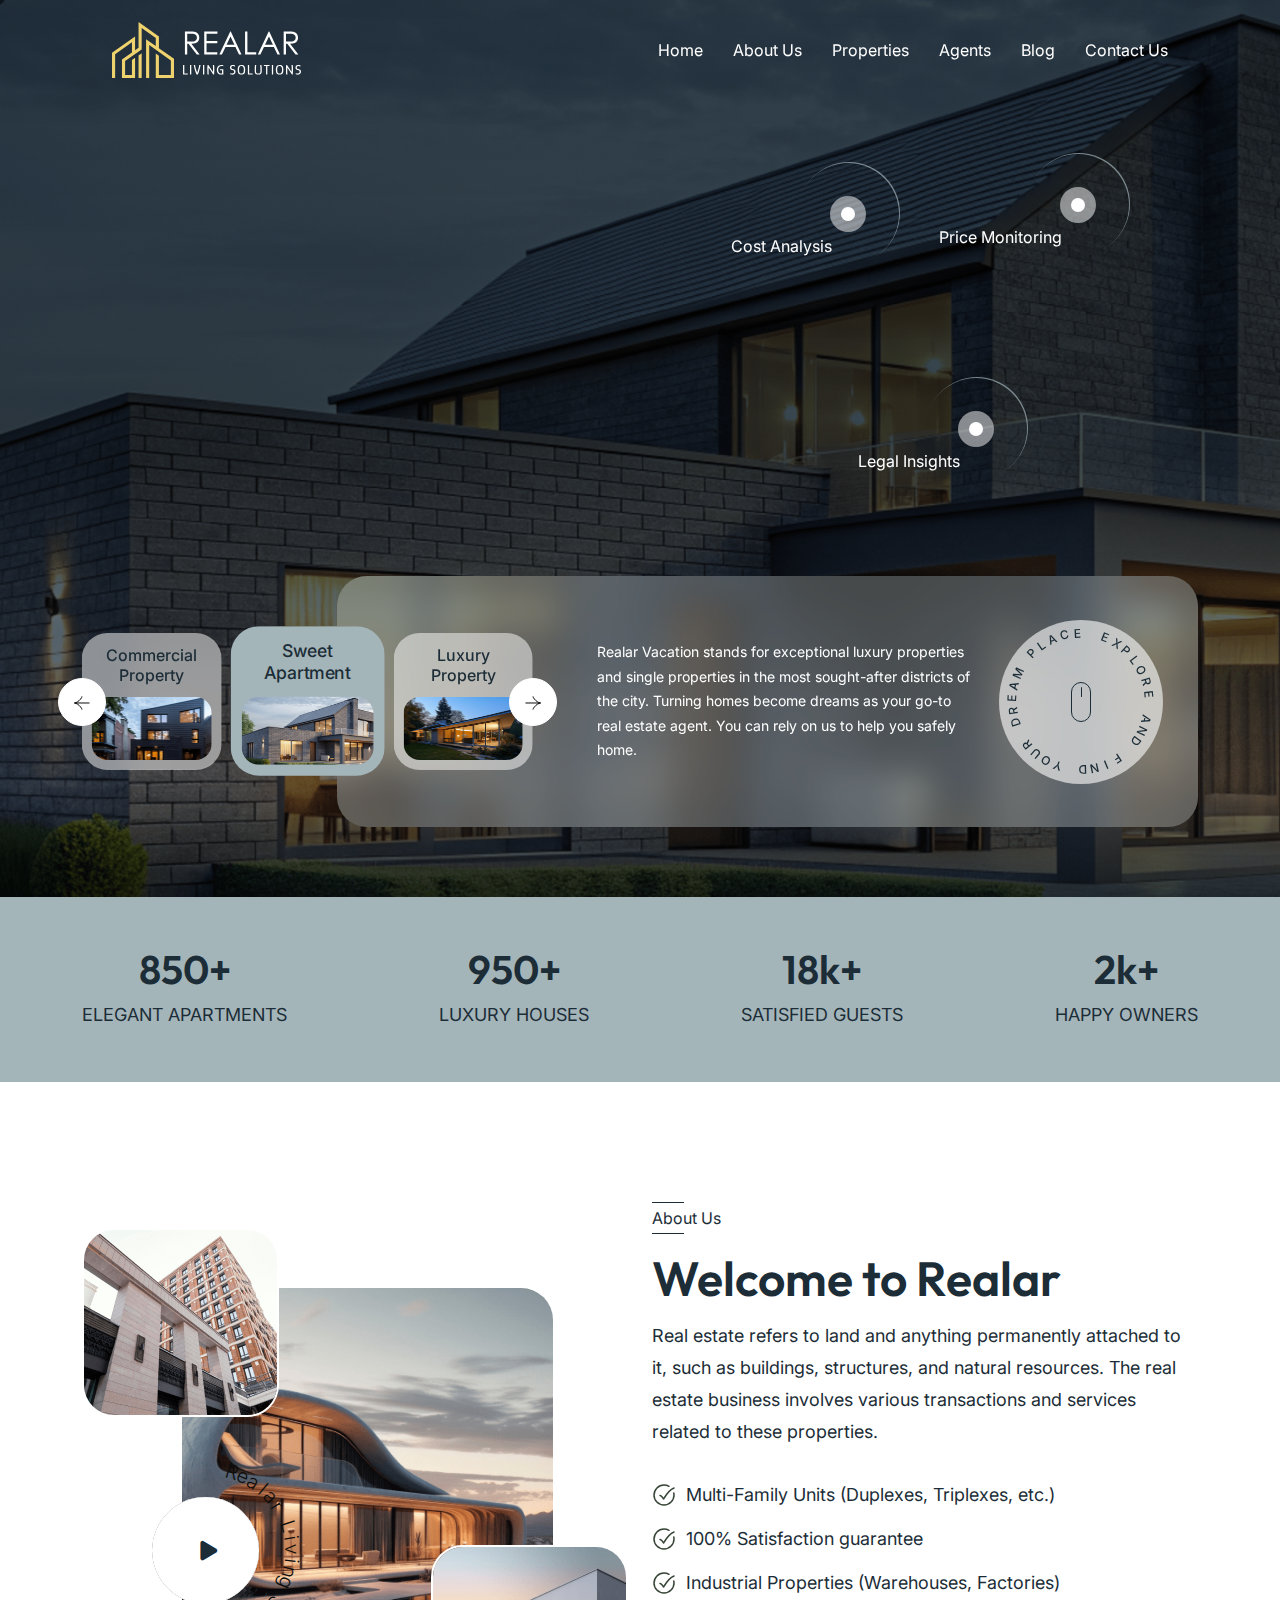
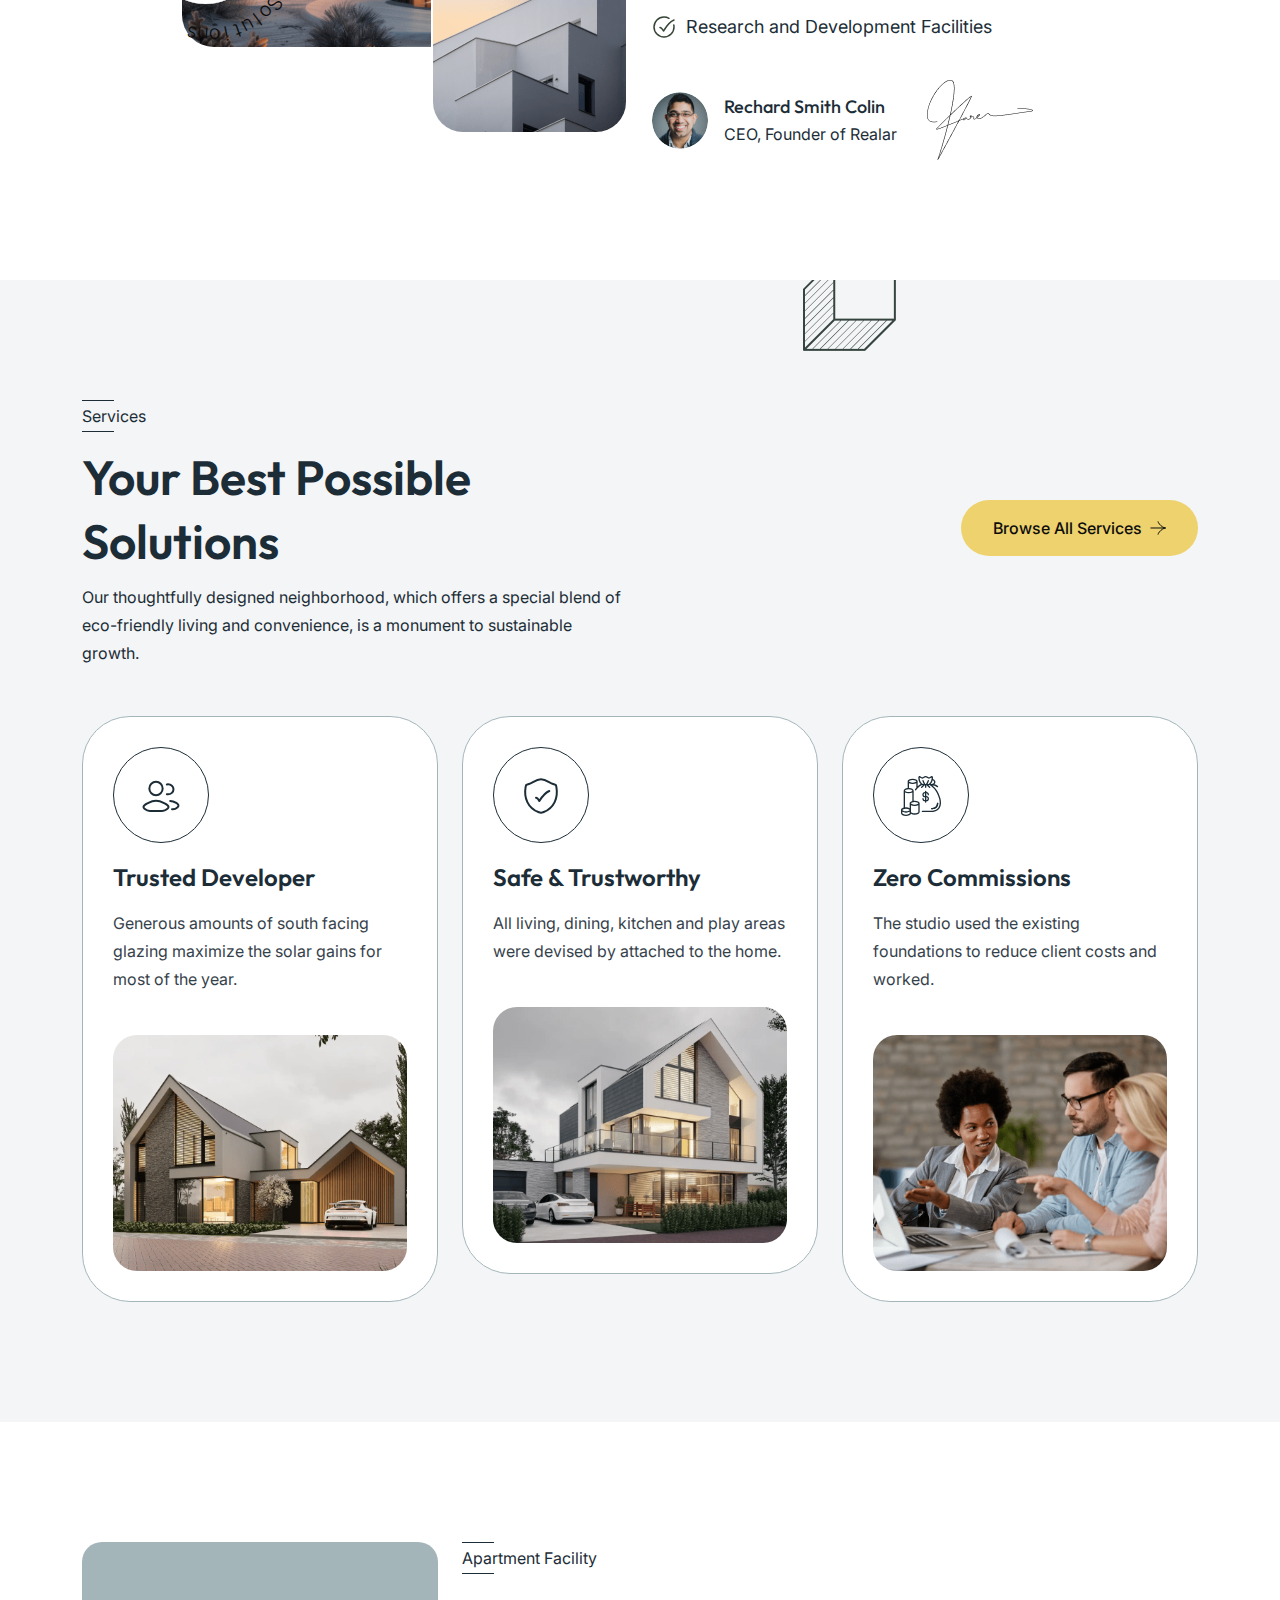
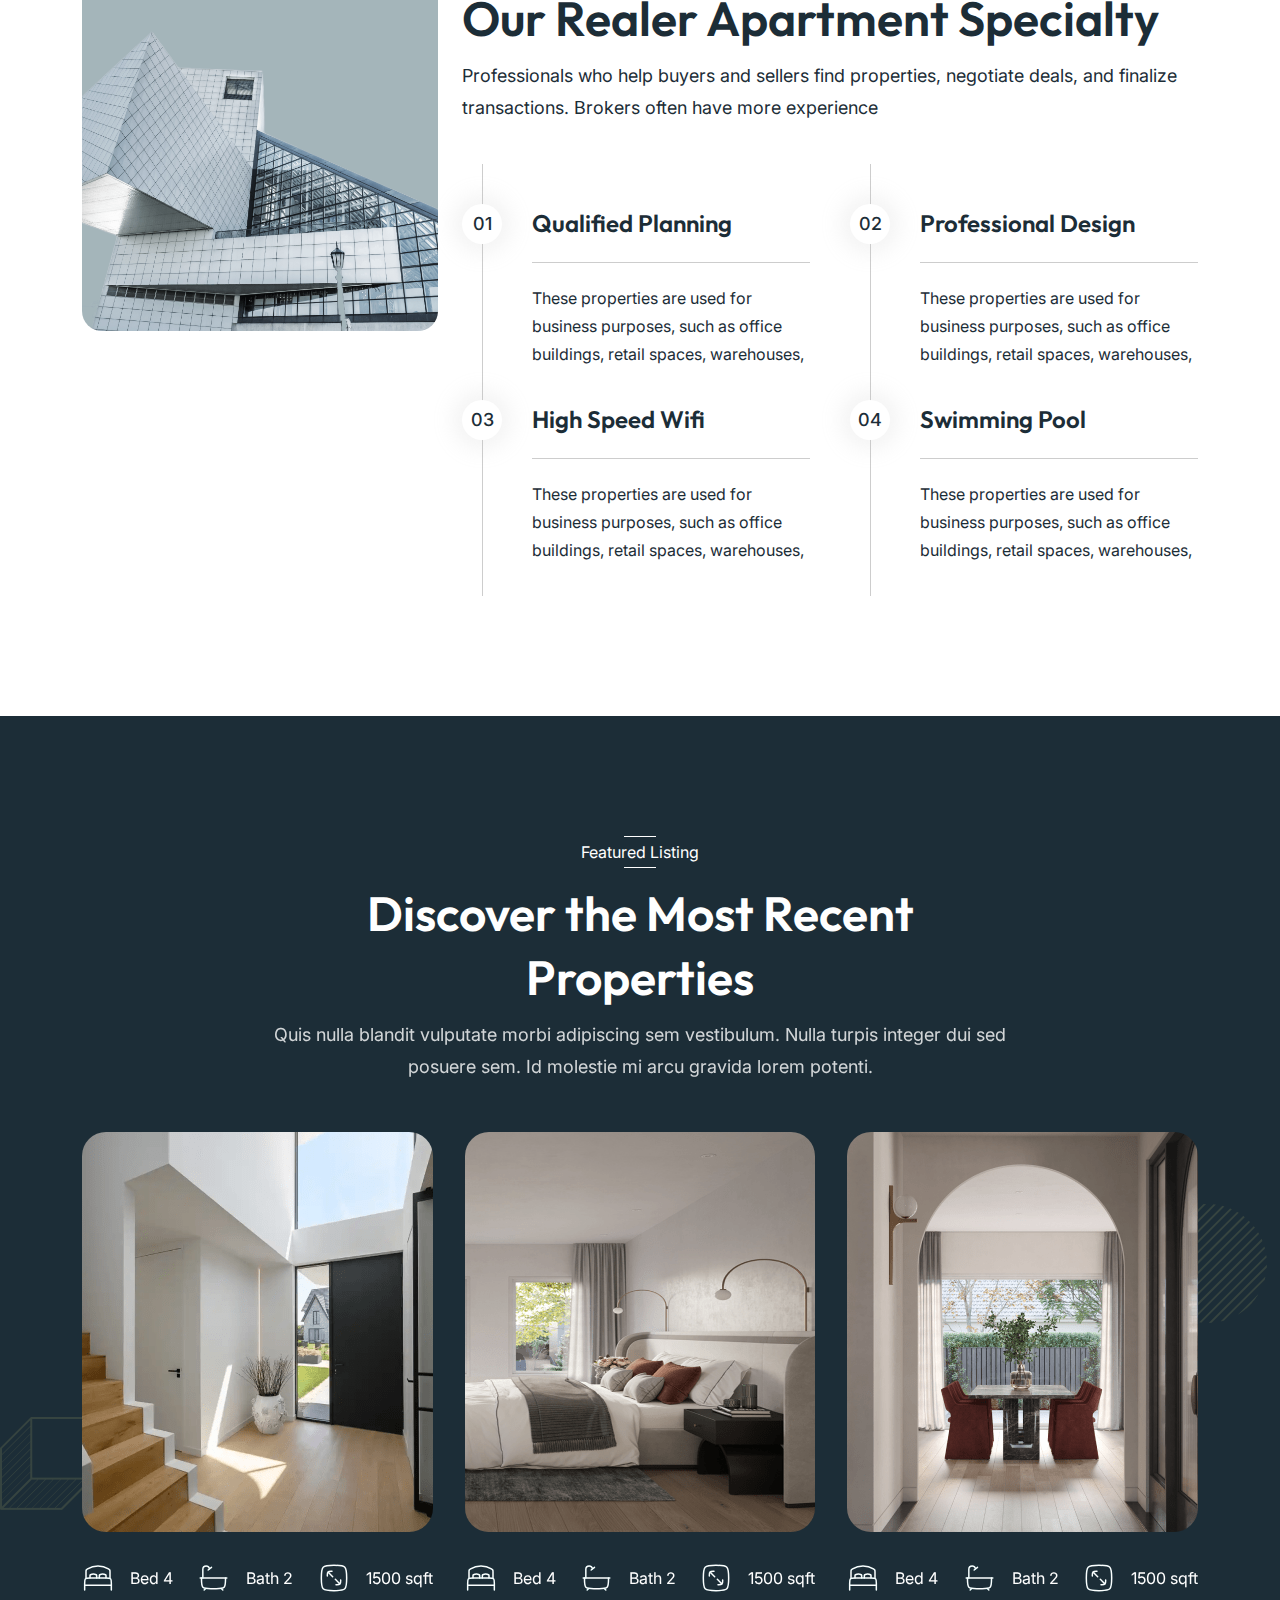
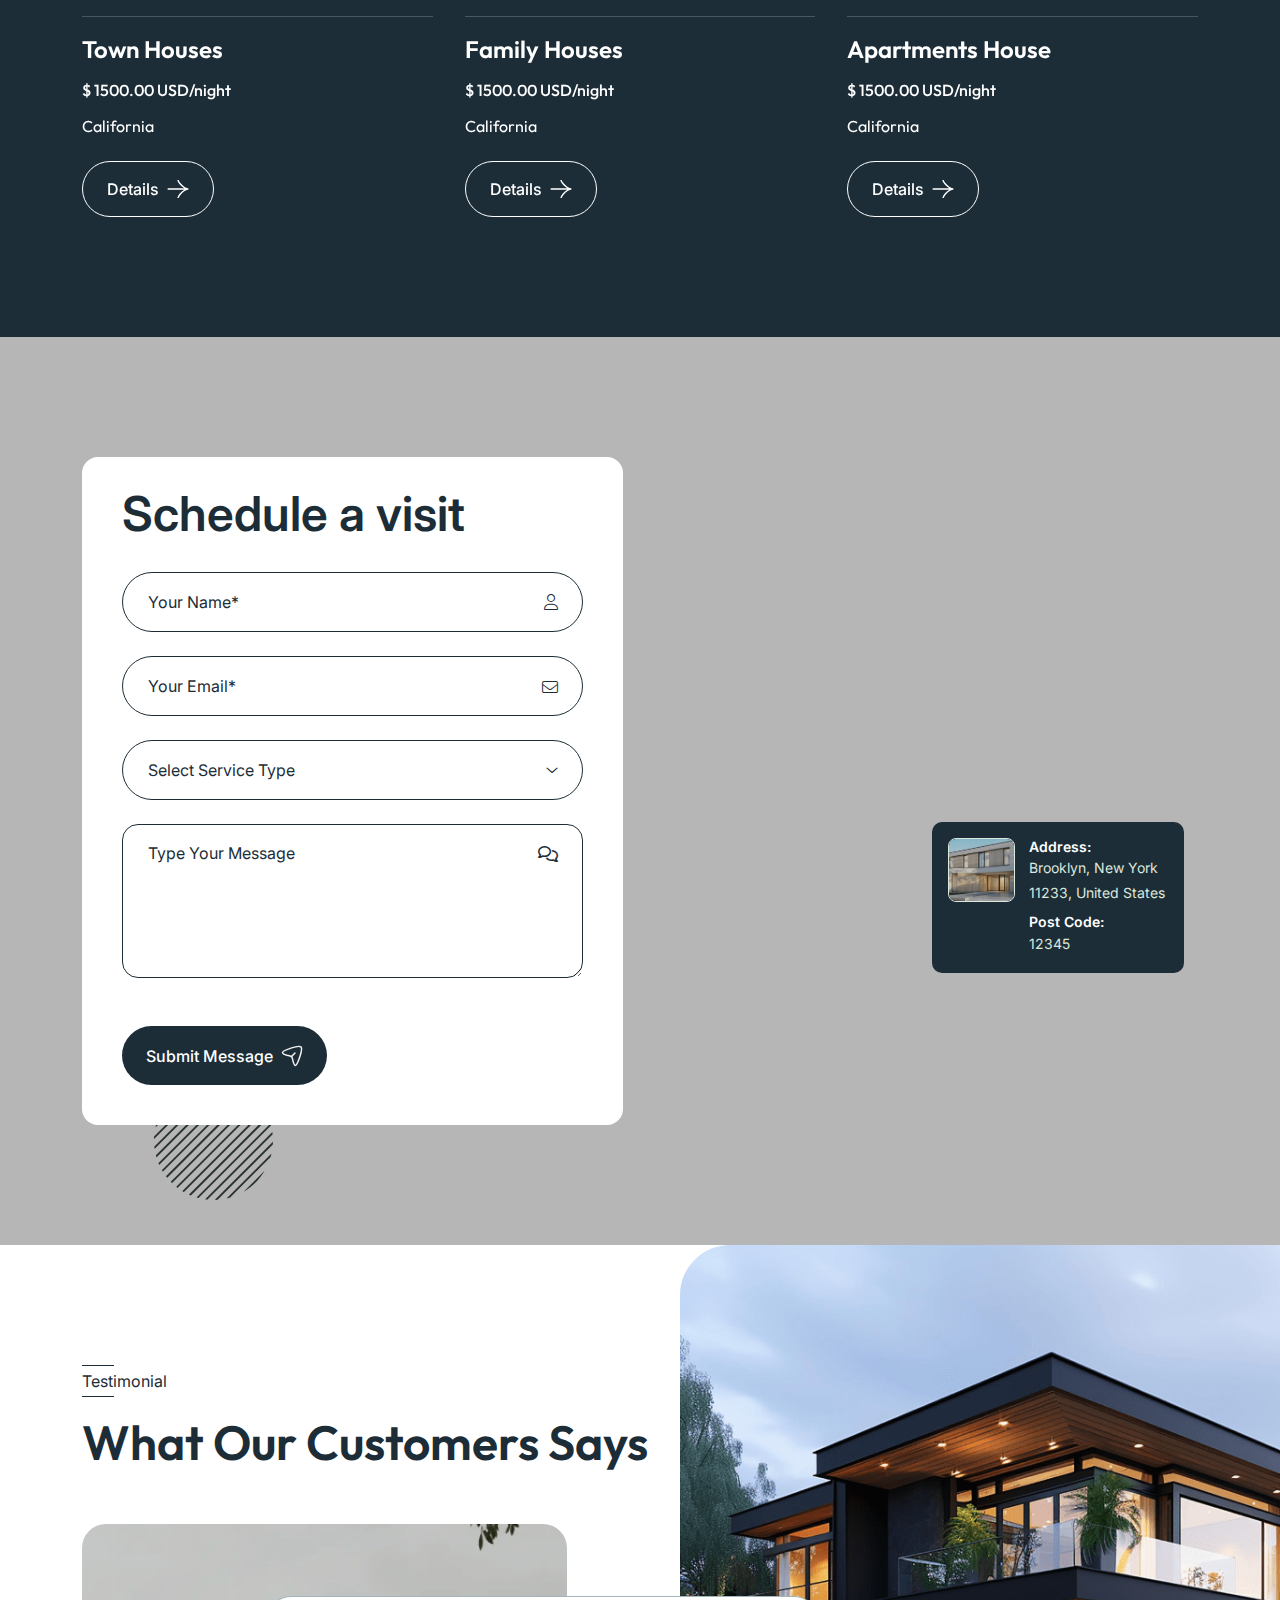
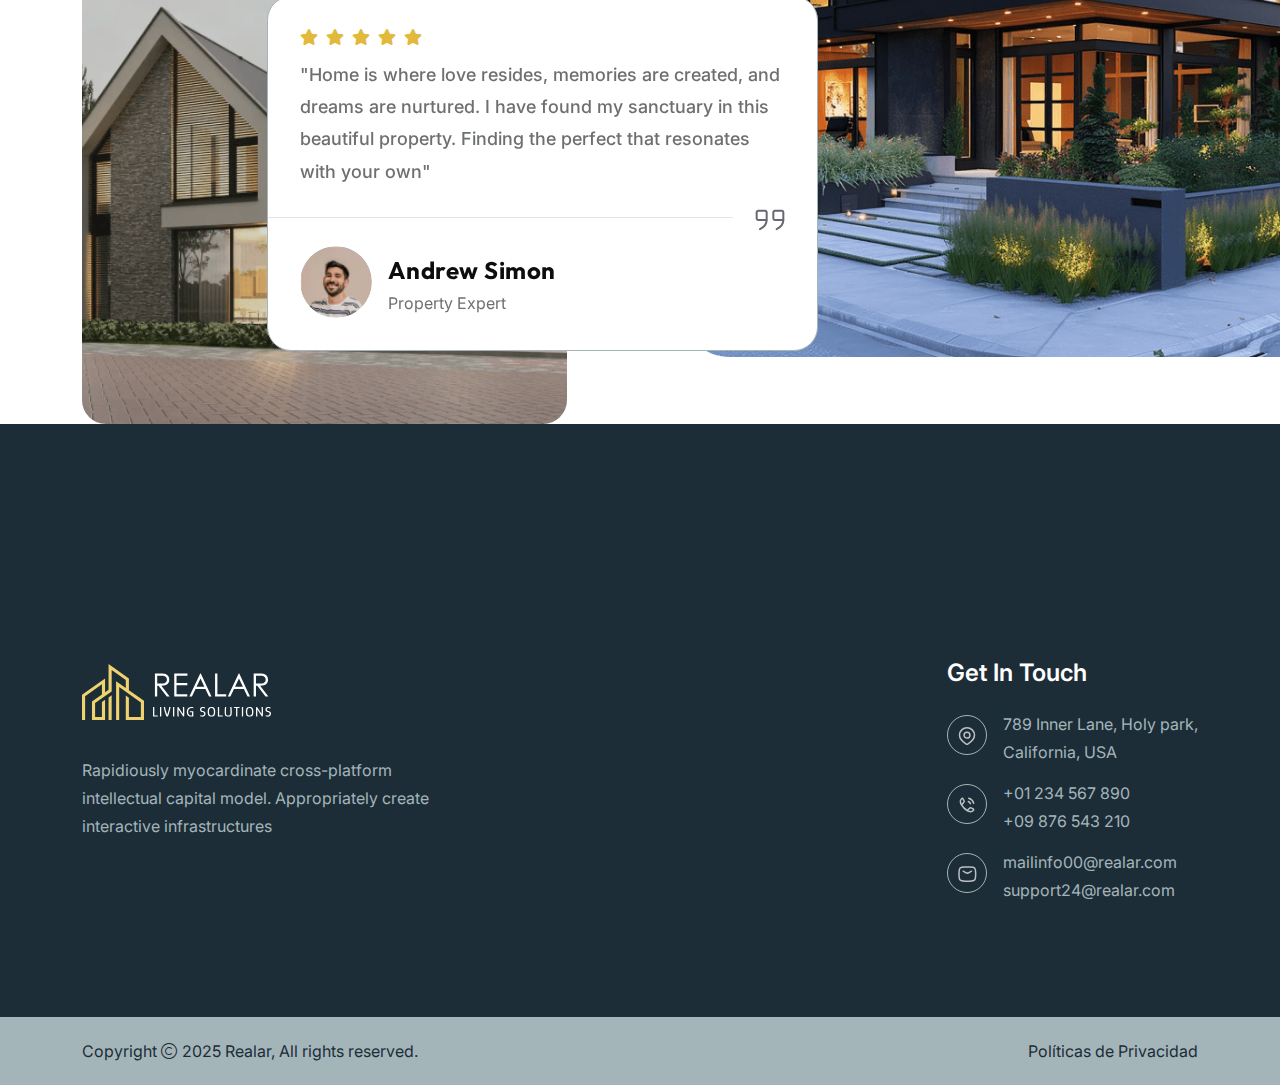
==== commit 872b4481: "estructura y elimiar archivos" ====
--- a/index.html
+++ b/index.html
@@ -332,161 +332,10 @@
                         <div class="col-auto">
                             <nav class="main-menu d-none d-lg-inline-block">
                                 <ul>
-                                    <li class="menu-item-has-children">
+                                    <li>
                                         <a href="#hero">
                                             Home
                                         </a>
-                                        <ul class="mega-menu mega-menu-content">
-                                            <li>
-                                                <div class="container">
-                                                    <div class="row gy-4">
-                                                        <div class="col-lg-3">
-                                                            <div class="mega-menu-box">
-                                                                <div class="mega-menu-img">
-                                                                    <img src="assets/img/pages/index.jpg" alt="Home One">
-                                                                    <div class="btn-wrap">
-                                                                        <a href="index.html" class="th-btn style-border">Multipage</a>
-                                                                        <a href="home-1-op.html" class="th-btn style-border">Onepage</a>
-                                                                        <a href="home-1-rtl.html" class="th-btn style-border">RTL Demo</a>
-                                                                    </div>
-                                                                </div>
-                                                                <h3 class="mega-menu-title"><a href="index.html">Luxury Duplex</a></h3>
-                                                            </div>
-                                                        </div>
-                                                        <div class="col-lg-3">
-                                                            <div class="mega-menu-box">
-                                                                <div class="mega-menu-img">
-                                                                    <img src="assets/img/pages/home-2.jpg" alt="Home Two">
-                                                                    <div class="btn-wrap">
-                                                                        <a href="home-2.html" class="th-btn style-border">Multipage</a>
-                                                                        <a href="home-2-op.html" class="th-btn style-border">Onepage</a>
-                                                                        <a href="home-2-rtl.html" class="th-btn style-border">RTL Demo</a>
-                                                                    </div>
-                                                                </div>
-                                                                <h3 class="mega-menu-title"><a href="home-2.html">Real Estate Agency</a></h3>
-                                                            </div>
-                                                        </div>
-                                                        <div class="col-lg-3">
-                                                            <div class="mega-menu-box">
-                                                                <div class="mega-menu-img">
-                                                                    <img src="assets/img/pages/home-3.jpg" alt="Home Three">
-                                                                    <div class="btn-wrap">
-                                                                        <a href="home-3.html" class="th-btn style-border">Multipage</a>
-                                                                        <a href="home-3-op.html" class="th-btn style-border">Onepage</a>
-                                                                        <a href="home-3-rtl.html" class="th-btn style-border">RTL Demo</a>
-                                                                    </div>
-                                                                </div>
-                                                                <h3 class="mega-menu-title"><a href="home-3.html">Commercial Real Estate</a></h3>
-                                                            </div>
-                                                        </div>
-                                                        <div class="col-lg-3">
-                                                            <div class="mega-menu-box">
-                                                                <div class="mega-menu-img">
-                                                                    <img src="assets/img/pages/home-4.jpg" alt="Home Four">
-                                                                    <div class="btn-wrap">
-                                                                        <a href="home-4.html" class="th-btn style-border">Multipage</a>
-                                                                        <a href="home-4-op.html" class="th-btn style-border">Onepage</a>
-                                                                        <a href="home-4-rtl.html" class="th-btn style-border">RTL Demo</a>
-                                                                    </div>
-                                                                </div>
-                                                                <h3 class="mega-menu-title"><a href="home-4.html">Luxury Apartment</a></h3>
-                                                            </div>
-                                                        </div>
-                                                        <div class="col-lg-3">
-                                                            <div class="mega-menu-box">
-                                                                <div class="mega-menu-img">
-                                                                    <img src="assets/img/pages/home-5.jpg" alt="Home Five">
-                                                                    <div class="btn-wrap">
-                                                                        <a href="home-5.html" class="th-btn style-border">Multipage</a>
-                                                                        <a href="home-5-op.html" class="th-btn style-border">Onepage</a>
-                                                                        <a href="home-5-rtl.html" class="th-btn style-border">RTL Demo</a>
-                                                                    </div>
-                                                                </div>
-                                                                <h3 class="mega-menu-title"><a href="home-5.html">Residencial Real Estate</a></h3>
-                                                            </div>
-                                                        </div>
-                                                        <div class="col-lg-3">
-                                                            <div class="mega-menu-box">
-                                                                <div class="mega-menu-img">
-                                                                    <img src="assets/img/pages/home-6.jpg" alt="Home Six">
-                                                                    <div class="btn-wrap">
-                                                                        <a href="home-6.html" class="th-btn style-border">Multipage</a>
-                                                                        <a href="home-6-op.html" class="th-btn style-border">Onepage</a>
-                                                                        <a href="home-6-rtl.html" class="th-btn style-border">RTL Demo</a>
-                                                                    </div>
-                                                                </div>
-                                                                <h3 class="mega-menu-title"><a href="home-6.html">Urban Real Estate</a></h3>
-                                                            </div>
-                                                        </div>
-                                                        <div class="col-lg-3">
-                                                            <div class="mega-menu-box">
-                                                                <div class="mega-menu-img">
-                                                                    <img src="assets/img/pages/home-7.jpg" alt="Home Seven">
-                                                                    <div class="btn-wrap">
-                                                                        <a href="home-7.html" class="th-btn style-border">Multipage</a>
-                                                                        <a href="home-7-op.html" class="th-btn style-border">Onepage</a>
-                                                                        <a href="home-7-rtl.html" class="th-btn style-border">RTL Demo</a>
-                                                                    </div>
-                                                                </div>
-                                                                <h3 class="mega-menu-title"><a href="home-7.html">Industrial Demo</a></h3>
-                                                            </div>
-                                                        </div>
-                                                        <div class="col-lg-3">
-                                                            <div class="mega-menu-box">
-                                                                <div class="mega-menu-img">
-                                                                    <img src="assets/img/pages/home-8.jpg" alt="Home Eight">
-                                                                    <div class="btn-wrap">
-                                                                        <a href="home-8.html" class="th-btn style-border">Multipage</a>
-                                                                        <a href="home-8-op.html" class="th-btn style-border">Onepage</a>
-                                                                        <a href="home-8-rtl.html" class="th-btn style-border">RTL Demo</a>
-                                                                    </div>
-                                                                </div>
-                                                                <h3 class="mega-menu-title"><a href="home-8.html">Commercial Apartment</a></h3>
-                                                            </div>
-                                                        </div>
-                                                        <div class="col-lg-3">
-                                                            <div class="mega-menu-box">
-                                                                <div class="mega-menu-img">
-                                                                    <img src="assets/img/pages/home-9.jpg" alt="Home Nine">
-                                                                    <div class="btn-wrap">
-                                                                        <a href="home-9.html" class="th-btn style-border">Multipage</a>
-                                                                        <a href="home-9-op.html" class="th-btn style-border">Onepage</a>
-                                                                        <a href="home-9-rtl.html" class="th-btn style-border">RTL Demo</a>
-                                                                    </div>
-                                                                </div>
-                                                                <h3 class="mega-menu-title"><a href="home-9.html">Vacation Rental</a></h3>
-                                                            </div>
-                                                        </div>
-                                                        <div class="col-lg-3">
-                                                            <div class="mega-menu-box">
-                                                                <div class="mega-menu-img">
-                                                                    <img src="assets/img/pages/home-10.jpg" alt="Home Ten">
-                                                                    <div class="btn-wrap">
-                                                                        <a href="home-10.html" class="th-btn style-border">Multipage</a>
-                                                                        <a href="home-10-op.html" class="th-btn style-border">Onepage</a>
-                                                                        <a href="home-10-rtl.html" class="th-btn style-border">RTL Demo</a>
-                                                                    </div>
-                                                                </div>
-                                                                <h3 class="mega-menu-title"><a href="home-10.html">Residencial Apartment</a></h3>
-                                                            </div>
-                                                        </div>
-                                                        <div class="col-lg-3">
-                                                            <div class="mega-menu-box">
-                                                                <div class="mega-menu-img">
-                                                                    <img src="assets/img/pages/home-11.jpg" alt="Home Eleven">
-                                                                    <div class="btn-wrap">
-                                                                        <a href="home-11.html" class="th-btn style-border">Multipage</a>
-                                                                        <a href="home-11-op.html" class="th-btn style-border">Onepage</a>
-                                                                        <a href="home-11-rtl.html" class="th-btn style-border">RTL Demo</a>
-                                                                    </div>
-                                                                </div>
-                                                                <h3 class="mega-menu-title"><a href="home-11.html">Architectural Demo</a></h3>
-                                                            </div>
-                                                        </div>
-                                                    </div>
-                                                </div>
-                                            </li>
-                                        </ul>
                                     </li>
                                     <li><a href="#about-sec">
                                             About Us
@@ -1273,52 +1122,6 @@
                             </div>
                         </div>
 
-                        <div class="swiper-slide">
-                            <div class="property-card7">
-                                <div class="property-card-thumb img-shine">
-                                    <img src="assets/img/property/property2-1.png" alt="img">
-                                </div>
-                                <div class="property-card-meta">
-                                    <span><img src="assets/img/icon/property-icon1-1.svg" alt="img">Bed 4</span>
-                                    <span><img src="assets/img/icon/property-icon1-2.svg" alt="img">Bath 2</span>
-                                    <span><img src="assets/img/icon/property-icon1-3.svg" alt="img">1500 sqft</span>
-                                </div>
-                                <div class="property-card-details">
-                                    <div class="media-left">
-                                        <h4 class="property-card-title"><a href="property-details.html">Town Houses</a></h4>
-                                        <h5 class="property-card-price">$ 1500.00 USD/night</h5>
-                                        <p class="property-card-location">California</p>
-                                    </div>
-                                    <div class="btn-wrap">
-                                        <a href="property-details.html" class="th-btn style-border th-btn-icon">Details</a>
-                                    </div>
-                                </div>
-                            </div>
-                        </div>
-
-                        <div class="swiper-slide">
-                            <div class="property-card7">
-                                <div class="property-card-thumb img-shine">
-                                    <img src="assets/img/property/property2-2.png" alt="img">
-                                </div>
-                                <div class="property-card-meta">
-                                    <span><img src="assets/img/icon/property-icon1-1.svg" alt="img">Bed 4</span>
-                                    <span><img src="assets/img/icon/property-icon1-2.svg" alt="img">Bath 2</span>
-                                    <span><img src="assets/img/icon/property-icon1-3.svg" alt="img">1500 sqft</span>
-                                </div>
-                                <div class="property-card-details">
-                                    <div class="media-left">
-                                        <h4 class="property-card-title"><a href="property-details.html">Family Houses</a></h4>
-                                        <h5 class="property-card-price">$ 1500.00 USD/night</h5>
-                                        <p class="property-card-location">California</p>
-                                    </div>
-                                    <div class="btn-wrap">
-                                        <a href="property-details.html" class="th-btn style-border th-btn-icon">Details</a>
-                                    </div>
-                                </div>
-                            </div>
-                        </div>
-
                     </div>
                 </div>
             </div>
@@ -1329,34 +1132,7 @@
     <!--==============================
 Marquee Area  
 ==============================-->
-    <div class=" overflow-hidden">
-        <div class="container-fluid p-0">
-            <div class="swiper th-slider marquee-slider1" data-slider-options='{"breakpoints":{"0":{"slidesPerView":"auto"}},"autoplay":{"delay":0,"disableOnInteraction":false},"noSwiping":"true","speed":10000,"spaceBetween":30}'>
-                <div class="swiper-wrapper">
-                    <div class="swiper-slide">
-                        <div class="marquee-card">
-                            <a target="_blank" href="#"><img class="spin" src="assets/img/icon/star.svg" alt="img"> Commercial Property</a>
-                        </div>
-                    </div>
-                    <div class="swiper-slide">
-                        <div class="marquee-card">
-                            <a target="_blank" href="#"><img class="spin" src="assets/img/icon/star.svg" alt="img"> Luxury Property</a>
-                        </div>
-                    </div>
-                    <div class="swiper-slide">
-                        <div class="marquee-card">
-                            <a target="_blank" href="#"><img class="spin" src="assets/img/icon/star.svg" alt="img"> Apartments</a>
-                        </div>
-                    </div>
-                    <div class="swiper-slide">
-                        <div class="marquee-card">
-                            <a target="_blank" href="#"><img class="spin" src="assets/img/icon/star.svg" alt="img"> Residentials</a>
-                        </div>
-                    </div>
-                </div>
-            </div>
-        </div>
-    </div>
+
     <!--==============================
 Contact Area   
 ==============================-->
@@ -1420,209 +1196,7 @@
             </div>
         </div>
     </div><!--==============================
-Team Area  
-==============================-->
-    <section class="team-area-9 overflow-hidden bg-light space" id="team-sec">
-        <div class="sec-bg-shape9-1 spin shape-mockup d-xxl-block d-none" data-top="0%" data-right="-2%">
-            <img src="assets/img/shape/section_shape_2_1.jpg" alt="img">
-        </div>
-        <div class="sec-bg-shape9-2 jump shape-mockup d-xxl-block d-none" data-bottom="7%" data-left="2%">
-            <img src="assets/img/shape/section_shape_2_3.jpg" alt="img">
-        </div>
-        <div class="container z-index-common">
-            <div class="row justify-content-center">
-                <div class="col-xl-6 col-lg-7">
-                    <div class="title-area text-center">
-                        <span class="sub-title">Team Members</span>
-                        <h2 class="sec-title text-theme">Our Team Member</h2>
-                        <p class="sec-text text-theme">We are a real estate firm with over 20 years of expertise, We provide amazing locations to our partners and clients.</p>
-                    </div>
-                </div>
-            </div>
-            <div class="swiper th-slider team-slider1" id="teamSlider9" data-slider-options='{"paginationType":"progressbar","breakpoints":{"0":{"slidesPerView":1},"576":{"slidesPerView":"1"},"768":{"slidesPerView":"2"},"992":{"slidesPerView":"2"},"1200":{"slidesPerView":"3"}}}'>
-                <div class="swiper-wrapper">
-                    <!-- Single Item -->
-                    <div class="swiper-slide">
-                        <div class="th-team team-card style6">
-                            <div class="img-wrap">
-                                <div class="team-img">
-                                    <img src="assets/img/team/team_8_1.png" alt="Team">
-                                </div>
-                            </div>
-                            <div class="team-card-content">
-                                <div class="media">
-                                    <div class="media-left">
-                                        <h3 class="box-title"><a href="team-details.html">Michel Smith</a></h3>
-                                        <span class="team-desig">Property Expert</span>
-                                    </div>
-                                    <div class="media-body">
-                                        <a class="icon-btn" href="tel:09876543210"><img src="assets/img/icon/phone.svg" alt="img"></a>
-                                    </div>
-                                </div>
-                                <div class="th-social">
-                                    <a target="_blank" href="https://facebook.com/"><i class="fab fa-facebook-f"></i></a>
-                                    <a target="_blank" href="https://twitter.com/"><i class="fab fa-twitter"></i></a>
-                                    <a target="_blank" href="https://linkedin.com/"><i class="fab fa-linkedin-in"></i></a>
-                                    <a target="_blank" href="https://youtube.com/"><i class="fab fa-youtube"></i></a>
-                                    <a target="_blank" href="https://instagram.com/"><i class="fab fa-instagram"></i></a>
-                                </div>
-                            </div>
-                        </div>
-                    </div>
-
-                    <!-- Single Item -->
-                    <div class="swiper-slide">
-                        <div class="th-team team-card style6">
-                            <div class="img-wrap">
-                                <div class="team-img">
-                                    <img src="assets/img/team/team_8_2.png" alt="Team">
-                                </div>
-                            </div>
-                            <div class="team-card-content">
-                                <div class="media">
-                                    <div class="media-left">
-                                        <h3 class="box-title"><a href="team-details.html">Sara Prova</a></h3>
-                                        <span class="team-desig">Property Expert</span>
-                                    </div>
-                                    <div class="media-body">
-                                        <a class="icon-btn" href="tel:09876543210"><img src="assets/img/icon/phone.svg" alt="img"></a>
-                                    </div>
-                                </div>
-                                <div class="th-social">
-                                    <a target="_blank" href="https://facebook.com/"><i class="fab fa-facebook-f"></i></a>
-                                    <a target="_blank" href="https://twitter.com/"><i class="fab fa-twitter"></i></a>
-                                    <a target="_blank" href="https://linkedin.com/"><i class="fab fa-linkedin-in"></i></a>
-                                    <a target="_blank" href="https://youtube.com/"><i class="fab fa-youtube"></i></a>
-                                    <a target="_blank" href="https://instagram.com/"><i class="fab fa-instagram"></i></a>
-                                </div>
-                            </div>
-                        </div>
-                    </div>
-
-                    <!-- Single Item -->
-                    <div class="swiper-slide">
-                        <div class="th-team team-card style6">
-                            <div class="img-wrap">
-                                <div class="team-img">
-                                    <img src="assets/img/team/team_8_3.png" alt="Team">
-                                </div>
-                            </div>
-                            <div class="team-card-content">
-                                <div class="media">
-                                    <div class="media-left">
-                                        <h3 class="box-title"><a href="team-details.html">Janny Mari</a></h3>
-                                        <span class="team-desig">Property Expert</span>
-                                    </div>
-                                    <div class="media-body">
-                                        <a class="icon-btn" href="tel:09876543210"><img src="assets/img/icon/phone.svg" alt="img"></a>
-                                    </div>
-                                </div>
-                                <div class="th-social">
-                                    <a target="_blank" href="https://facebook.com/"><i class="fab fa-facebook-f"></i></a>
-                                    <a target="_blank" href="https://twitter.com/"><i class="fab fa-twitter"></i></a>
-                                    <a target="_blank" href="https://linkedin.com/"><i class="fab fa-linkedin-in"></i></a>
-                                    <a target="_blank" href="https://youtube.com/"><i class="fab fa-youtube"></i></a>
-                                    <a target="_blank" href="https://instagram.com/"><i class="fab fa-instagram"></i></a>
-                                </div>
-                            </div>
-                        </div>
-                    </div>
-
-                    <!-- Single Item -->
-                    <div class="swiper-slide">
-                        <div class="th-team team-card style6">
-                            <div class="img-wrap">
-                                <div class="team-img">
-                                    <img src="assets/img/team/team_8_1.png" alt="Team">
-                                </div>
-                            </div>
-                            <div class="team-card-content">
-                                <div class="media">
-                                    <div class="media-left">
-                                        <h3 class="box-title"><a href="team-details.html">Michel Smith</a></h3>
-                                        <span class="team-desig">Property Expert</span>
-                                    </div>
-                                    <div class="media-body">
-                                        <a class="icon-btn" href="tel:09876543210"><img src="assets/img/icon/phone.svg" alt="img"></a>
-                                    </div>
-                                </div>
-                                <div class="th-social">
-                                    <a target="_blank" href="https://facebook.com/"><i class="fab fa-facebook-f"></i></a>
-                                    <a target="_blank" href="https://twitter.com/"><i class="fab fa-twitter"></i></a>
-                                    <a target="_blank" href="https://linkedin.com/"><i class="fab fa-linkedin-in"></i></a>
-                                    <a target="_blank" href="https://youtube.com/"><i class="fab fa-youtube"></i></a>
-                                    <a target="_blank" href="https://instagram.com/"><i class="fab fa-instagram"></i></a>
-                                </div>
-                            </div>
-                        </div>
-                    </div>
-
-                    <!-- Single Item -->
-                    <div class="swiper-slide">
-                        <div class="th-team team-card style6">
-                            <div class="img-wrap">
-                                <div class="team-img">
-                                    <img src="assets/img/team/team_8_2.png" alt="Team">
-                                </div>
-                            </div>
-                            <div class="team-card-content">
-                                <div class="media">
-                                    <div class="media-left">
-                                        <h3 class="box-title"><a href="team-details.html">Sara Prova</a></h3>
-                                        <span class="team-desig">Property Expert</span>
-                                    </div>
-                                    <div class="media-body">
-                                        <a class="icon-btn" href="tel:09876543210"><img src="assets/img/icon/phone.svg" alt="img"></a>
-                                    </div>
-                                </div>
-                                <div class="th-social">
-                                    <a target="_blank" href="https://facebook.com/"><i class="fab fa-facebook-f"></i></a>
-                                    <a target="_blank" href="https://twitter.com/"><i class="fab fa-twitter"></i></a>
-                                    <a target="_blank" href="https://linkedin.com/"><i class="fab fa-linkedin-in"></i></a>
-                                    <a target="_blank" href="https://youtube.com/"><i class="fab fa-youtube"></i></a>
-                                    <a target="_blank" href="https://instagram.com/"><i class="fab fa-instagram"></i></a>
-                                </div>
-                            </div>
-                        </div>
-                    </div>
-
-                    <!-- Single Item -->
-                    <div class="swiper-slide">
-                        <div class="th-team team-card style6">
-                            <div class="img-wrap">
-                                <div class="team-img">
-                                    <img src="assets/img/team/team_8_3.png" alt="Team">
-                                </div>
-                            </div>
-                            <div class="team-card-content">
-                                <div class="media">
-                                    <div class="media-left">
-                                        <h3 class="box-title"><a href="team-details.html">Janny Mari</a></h3>
-                                        <span class="team-desig">Property Expert</span>
-                                    </div>
-                                    <div class="media-body">
-                                        <a class="icon-btn" href="tel:09876543210"><img src="assets/img/icon/phone.svg" alt="img"></a>
-                                    </div>
-                                </div>
-                                <div class="th-social">
-                                    <a target="_blank" href="https://facebook.com/"><i class="fab fa-facebook-f"></i></a>
-                                    <a target="_blank" href="https://twitter.com/"><i class="fab fa-twitter"></i></a>
-                                    <a target="_blank" href="https://linkedin.com/"><i class="fab fa-linkedin-in"></i></a>
-                                    <a target="_blank" href="https://youtube.com/"><i class="fab fa-youtube"></i></a>
-                                    <a target="_blank" href="https://instagram.com/"><i class="fab fa-instagram"></i></a>
-                                </div>
-                            </div>
-                        </div>
-                    </div>
-
-                </div>
-                <div class="slider-pagination"></div>
-                <button data-slider-prev="#teamSlider9" class="slider-arrow slider-prev"><img src="assets/img/icon/arrow-left.svg" alt="icon"></button>
-                <button data-slider-next="#teamSlider9" class="slider-arrow slider-next"><img src="assets/img/icon/arrow-right.svg" alt="icon"></button>
-            </div>
-        </div>
-    </section>
-    <!--==============================
+
 Testimonial Area  
 ==============================-->
     <section class="overflow-hidden space-top overflow-hidden">
@@ -1756,261 +1330,13 @@
 
 
     <!--==============================
-Client Area  
-==============================-->
-    <div class="client-area-4 space-top">
-        <div class="container">
-            <div class="swiper th-slider has-shadow" id="clientSlider1" data-slider-options='{"breakpoints":{"0":{"slidesPerView":2},"576":{"slidesPerView":"3"},"768":{"slidesPerView":"4"},"992":{"slidesPerView":"5"},"1200":{"slidesPerView":"6"}}}'>
-                <div class="swiper-wrapper">
-                    <div class="swiper-slide">
-                        <a href="#" class="client-card">
-                            <img src="assets/img/brand/brand_4_1.svg" alt="Image">
-                        </a>
-                    </div>
-
-                    <div class="swiper-slide">
-                        <a href="#" class="client-card">
-                            <img src="assets/img/brand/brand_4_2.svg" alt="Image">
-                        </a>
-                    </div>
-
-                    <div class="swiper-slide">
-                        <a href="#" class="client-card">
-                            <img src="assets/img/brand/brand_4_3.svg" alt="Image">
-                        </a>
-                    </div>
-
-                    <div class="swiper-slide">
-                        <a href="#" class="client-card">
-                            <img src="assets/img/brand/brand_4_4.svg" alt="Image">
-                        </a>
-                    </div>
-
-                    <div class="swiper-slide">
-                        <a href="#" class="client-card">
-                            <img src="assets/img/brand/brand_4_5.svg" alt="Image">
-                        </a>
-                    </div>
-
-                    <div class="swiper-slide">
-                        <a href="#" class="client-card">
-                            <img src="assets/img/brand/brand_4_6.svg" alt="Image">
-                        </a>
-                    </div>
-
-                    <div class="swiper-slide">
-                        <a href="#" class="client-card">
-                            <img src="assets/img/brand/brand_4_1.svg" alt="Image">
-                        </a>
-                    </div>
-
-                    <div class="swiper-slide">
-                        <a href="#" class="client-card">
-                            <img src="assets/img/brand/brand_4_2.svg" alt="Image">
-                        </a>
-                    </div>
-
-                    <div class="swiper-slide">
-                        <a href="#" class="client-card">
-                            <img src="assets/img/brand/brand_4_3.svg" alt="Image">
-                        </a>
-                    </div>
-
-                    <div class="swiper-slide">
-                        <a href="#" class="client-card">
-                            <img src="assets/img/brand/brand_4_4.svg" alt="Image">
-                        </a>
-                    </div>
-
-                    <div class="swiper-slide">
-                        <a href="#" class="client-card">
-                            <img src="assets/img/brand/brand_4_5.svg" alt="Image">
-                        </a>
-                    </div>
-
-                    <div class="swiper-slide">
-                        <a href="#" class="client-card">
-                            <img src="assets/img/brand/brand_4_6.svg" alt="Image">
-                        </a>
-                    </div>
-
-
-                </div>
-            </div>
-        </div>
-    </div>
-    <!--==============================
-Blog Area  
-==============================-->
-    <section class="overflow-hidden space overflow-hidden" id="blog-sec">
-        <div class="sec-bg-shape2-3 jump shape-mockup d-xl-block d-none" data-bottom="0%" data-right="4%">
-            <img src="assets/img/shape/section_shape_2_3.jpg" alt="img">
-        </div>
-        <div class="container">
-            <div class="row justify-content-lg-between align-items-center">
-                <div class="col-xxl-5 col-xl-6 col-lg-7">
-                    <div class="title-area">
-                        <span class="sub-title">News & Blog</span>
-                        <h2 class="sec-title text-theme">Read Our Insights</h2>
-                        <p class="sec-text text-theme">Architects and engineers collaborate to create detailed design plans that translate concepts into feasible structures. </p>
-                    </div>
-                </div>
-                <div class="col-auto">
-                    <div class="sec-btn">
-                        <a href="blog.html" class="th-btn style2 th-btn-icon">Browse All Blog</a>
-                    </div>
-                </div>
-            </div>
-            <div class="slider-area">
-                <div class="swiper th-slider has-shadow slider-drag-wrap" id="blogSlider3" data-slider-options='{"breakpoints":{"0":{"slidesPerView":1},"576":{"slidesPerView":"1"},"768":{"slidesPerView":"2"},"992":{"slidesPerView":"2"},"1200":{"slidesPerView":"3"},"1500":{"slidesPerView":"3"}},"autoHeight":true}'>
-                    <div class="swiper-wrapper">
-                        <div class="swiper-slide">
-                            <div class="blog-card style3">
-                                <div class="blog-img">
-                                    <img src="assets/img/blog/blog_3_1.jpg" alt="blog image">
-                                </div>
-                                <div class="blog-content">
-                                    <div class="blog-meta">
-                                        <a href="blog.html">April 22, 2025</a>
-                                        <a href="blog.html">08 min read</a>
-                                    </div>
-                                    <h3 class="box-title"><a href="blog-details.html">Innovative structures rise, blending Construction and project</a></h3>
-                                    <a href="blog-details.html" class="th-btn style-border2 th-btn-icon">Read More</a>
-                                </div>
-                            </div>
-                        </div>
-
-                        <div class="swiper-slide">
-                            <div class="blog-card style3">
-                                <div class="blog-img">
-                                    <img src="assets/img/blog/blog_3_2.jpg" alt="blog image">
-                                </div>
-                                <div class="blog-content">
-                                    <div class="blog-meta">
-                                        <a href="blog.html">June 16, 2025</a>
-                                        <a href="blog.html">10 min read</a>
-                                    </div>
-                                    <h3 class="box-title"><a href="blog-details.html">What trends do we expect to start growing in the coming future?</a></h3>
-                                    <a href="blog-details.html" class="th-btn style-border2 th-btn-icon">Read More</a>
-                                </div>
-                            </div>
-                        </div>
-
-                        <div class="swiper-slide">
-                            <div class="blog-card style3">
-                                <div class="blog-img">
-                                    <img src="assets/img/blog/blog_3_3.jpg" alt="blog image">
-                                </div>
-                                <div class="blog-content">
-                                    <div class="blog-meta">
-                                        <a href="blog.html">April 22, 2025</a>
-                                        <a href="blog.html">08 min read</a>
-                                    </div>
-                                    <h3 class="box-title"><a href="blog-details.html">Living sustainability: A day in the life at realar residence</a></h3>
-                                    <a href="blog-details.html" class="th-btn style-border2 th-btn-icon">Read More</a>
-                                </div>
-                            </div>
-                        </div>
-
-                        <div class="swiper-slide">
-                            <div class="blog-card style3">
-                                <div class="blog-img">
-                                    <img src="assets/img/blog/blog_3_4.jpg" alt="blog image">
-                                </div>
-                                <div class="blog-content">
-                                    <div class="blog-meta">
-                                        <a href="blog.html">June 16, 2025</a>
-                                        <a href="blog.html">10 min read</a>
-                                    </div>
-                                    <h3 class="box-title"><a href="blog-details.html">The workplace tells and screams for more top story bloggers.</a></h3>
-                                    <a href="blog-details.html" class="th-btn style-border2 th-btn-icon">Read More</a>
-                                </div>
-                            </div>
-                        </div>
-
-                        <div class="swiper-slide">
-                            <div class="blog-card style3">
-                                <div class="blog-img">
-                                    <img src="assets/img/blog/blog_3_1.jpg" alt="blog image">
-                                </div>
-                                <div class="blog-content">
-                                    <div class="blog-meta">
-                                        <a href="blog.html">April 22, 2025</a>
-                                        <a href="blog.html">08 min read</a>
-                                    </div>
-                                    <h3 class="box-title"><a href="blog-details.html">Innovative structures rise, blending Construction and project</a></h3>
-                                    <a href="blog-details.html" class="th-btn style-border2 th-btn-icon">Read More</a>
-                                </div>
-                            </div>
-                        </div>
-
-                        <div class="swiper-slide">
-                            <div class="blog-card style3">
-                                <div class="blog-img">
-                                    <img src="assets/img/blog/blog_3_2.jpg" alt="blog image">
-                                </div>
-                                <div class="blog-content">
-                                    <div class="blog-meta">
-                                        <a href="blog.html">June 16, 2025</a>
-                                        <a href="blog.html">10 min read</a>
-                                    </div>
-                                    <h3 class="box-title"><a href="blog-details.html">What trends do we expect to start growing in the coming future?</a></h3>
-                                    <a href="blog-details.html" class="th-btn style-border2 th-btn-icon">Read More</a>
-                                </div>
-                            </div>
-                        </div>
-
-                        <div class="swiper-slide">
-                            <div class="blog-card style3">
-                                <div class="blog-img">
-                                    <img src="assets/img/blog/blog_3_3.jpg" alt="blog image">
-                                </div>
-                                <div class="blog-content">
-                                    <div class="blog-meta">
-                                        <a href="blog.html">April 22, 2025</a>
-                                        <a href="blog.html">08 min read</a>
-                                    </div>
-                                    <h3 class="box-title"><a href="blog-details.html">Living sustainability: A day in the life at realar residence</a></h3>
-                                    <a href="blog-details.html" class="th-btn style-border2 th-btn-icon">Read More</a>
-                                </div>
-                            </div>
-                        </div>
-
-                        <div class="swiper-slide">
-                            <div class="blog-card style3">
-                                <div class="blog-img">
-                                    <img src="assets/img/blog/blog_3_4.jpg" alt="blog image">
-                                </div>
-                                <div class="blog-content">
-                                    <div class="blog-meta">
-                                        <a href="blog.html">June 16, 2025</a>
-                                        <a href="blog.html">10 min read</a>
-                                    </div>
-                                    <h3 class="box-title"><a href="blog-details.html">The workplace tells and screams for more top story bloggers.</a></h3>
-                                    <a href="blog-details.html" class="th-btn style-border2 th-btn-icon">Read More</a>
-                                </div>
-                            </div>
-                        </div>
-
-                    </div>
-                </div>
-            </div>
-        </div>
-    </section><!--==============================
+
+
 	Footer Area
 ==============================-->
     <footer class="footer-wrapper footer-layout4 footer-default bg-theme">
         <div class="container">
             <div class="footer-wrap space-top">
-                <div class="newsletter-wrap style5">
-                    <h5 class="newsletter-title text-white">Newsletter To Get Updated The Latest News</h5>
-                    <form action="#" class="newsletter-form">
-                        <div class="form-group">
-                            <input type="text" class="form-control" placeholder="Enter Email">
-                        </div>
-                        <button class="th-btn style5">Subscribe Now <i class="far fa-paper-plane text-title"></i></button>
-                    </form>
-                </div>
                 <div class="widget-area">
                     <div class="row justify-content-between">
                         <div class="col-md-6 col-xl-4">
@@ -2055,34 +1381,6 @@
                                 </div>
                             </div>
                         </div>
-                        <div class="col-md-6 col-xl-auto">
-                            <div class="widget widget_nav_menu footer-widget">
-                                <h3 class="widget_title">Useful Link</h3>
-                                <div class="menu-all-pages-container">
-                                    <ul class="menu">
-                                        <li><a href="about.html">About us</a></li>
-                                        <li><a href="property.html">Featured Properties</a></li>
-                                        <li><a href="agency.html">Our Best Services</a></li>
-                                        <li><a href="contact.html">Request Visit</a></li>
-                                        <li><a href="contact.html">FAQ</a></li>
-                                    </ul>
-                                </div>
-                            </div>
-                        </div>
-                        <div class="col-md-6 col-xl-auto">
-                            <div class="widget widget_nav_menu footer-widget">
-                                <h3 class="widget_title">Explore</h3>
-                                <div class="menu-all-pages-container">
-                                    <ul class="menu">
-                                        <li><a href="property.html">All Properties</a></li>
-                                        <li><a href="team.html">Our Agents</a></li>
-                                        <li><a href="property.html">All Projects</a></li>
-                                        <li><a href="about.html">Our Process</a></li>
-                                        <li><a href="contact.html">Neighborhood</a></li>
-                                    </ul>
-                                </div>
-                            </div>
-                        </div>
                     </div>
 
                 </div>
@@ -2098,9 +1396,7 @@
                     <div class="col-lg-6 text-center text-lg-end">
                         <div class="footer-links">
                             <ul>
-                                <li><a href="contact.html">Terms of service</a></li>
-                                <li><a href="contact.html">Privacy policy</a></li>
-                                <li><a href="contact.html">Cookies</a></li>
+                                <li><a href="contact.html">Políticas de Privacidad</a></li>
                             </ul>
                         </div>
                     </div>
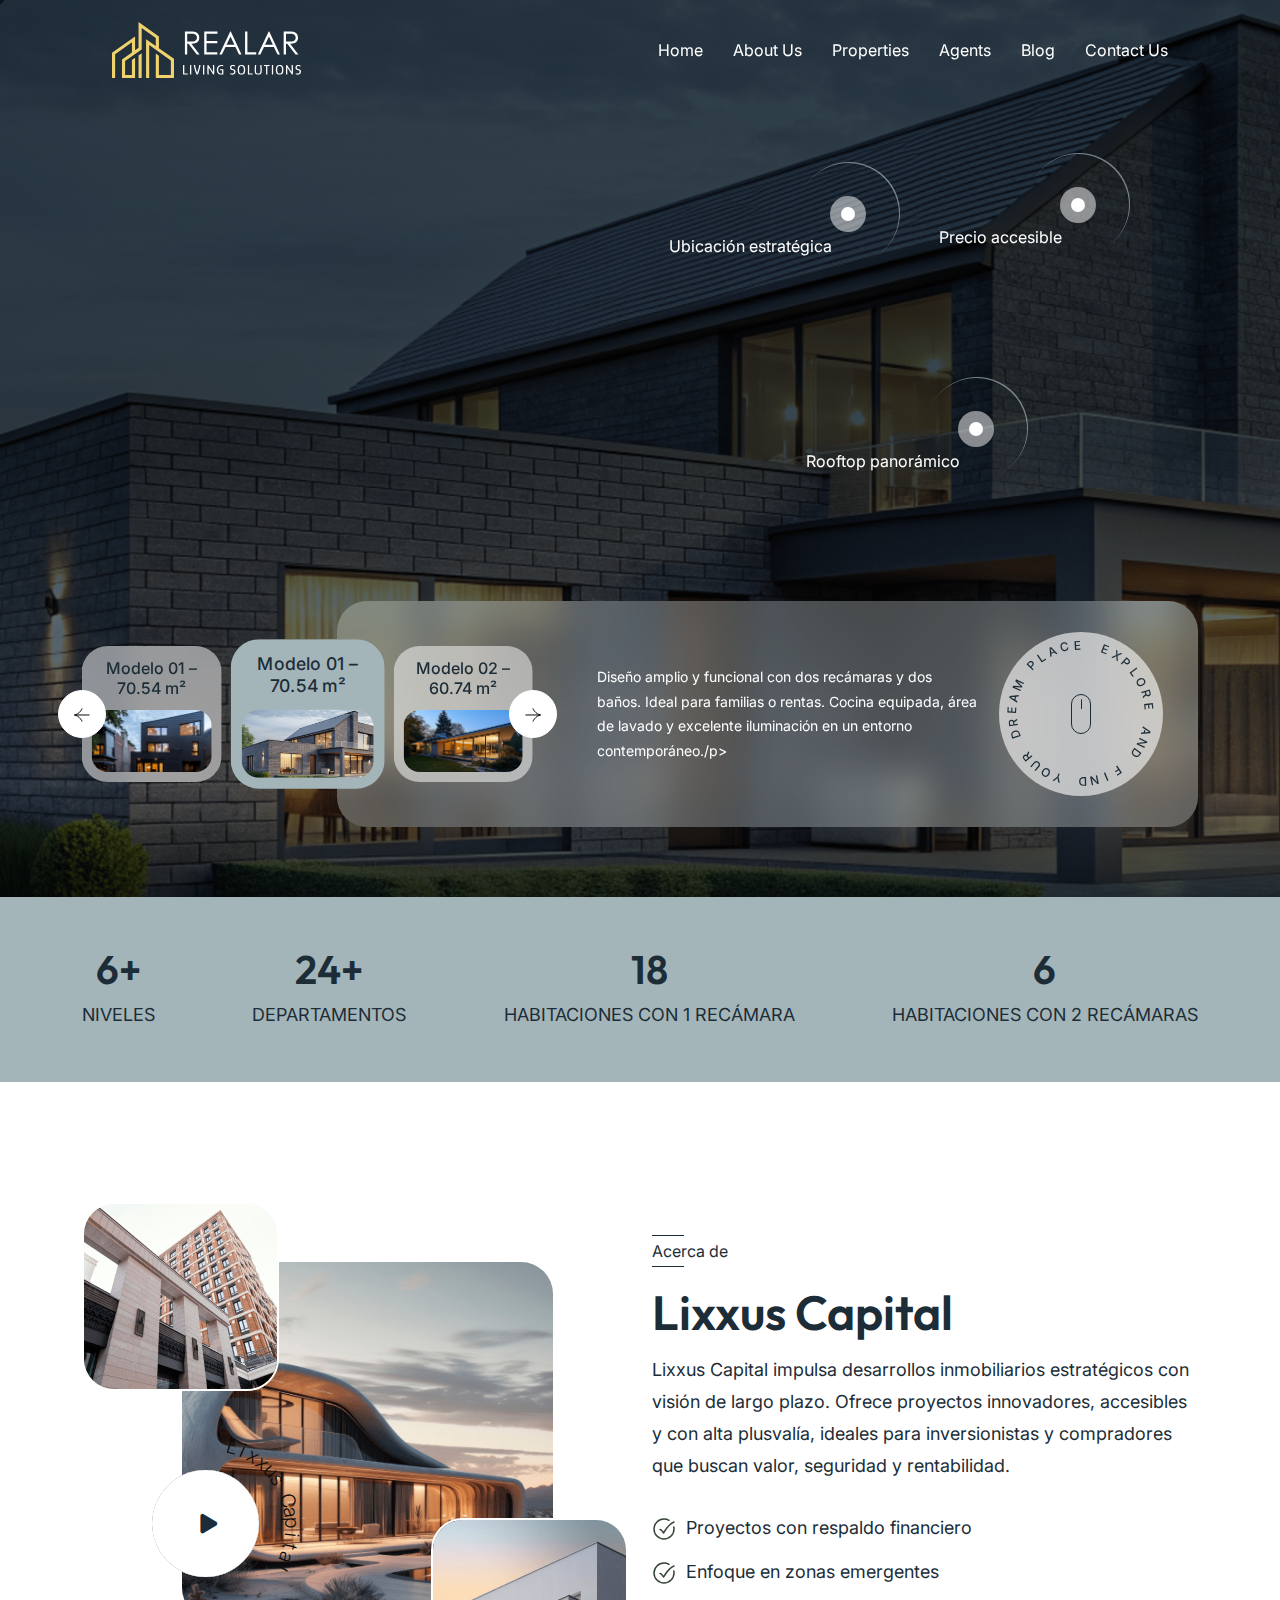
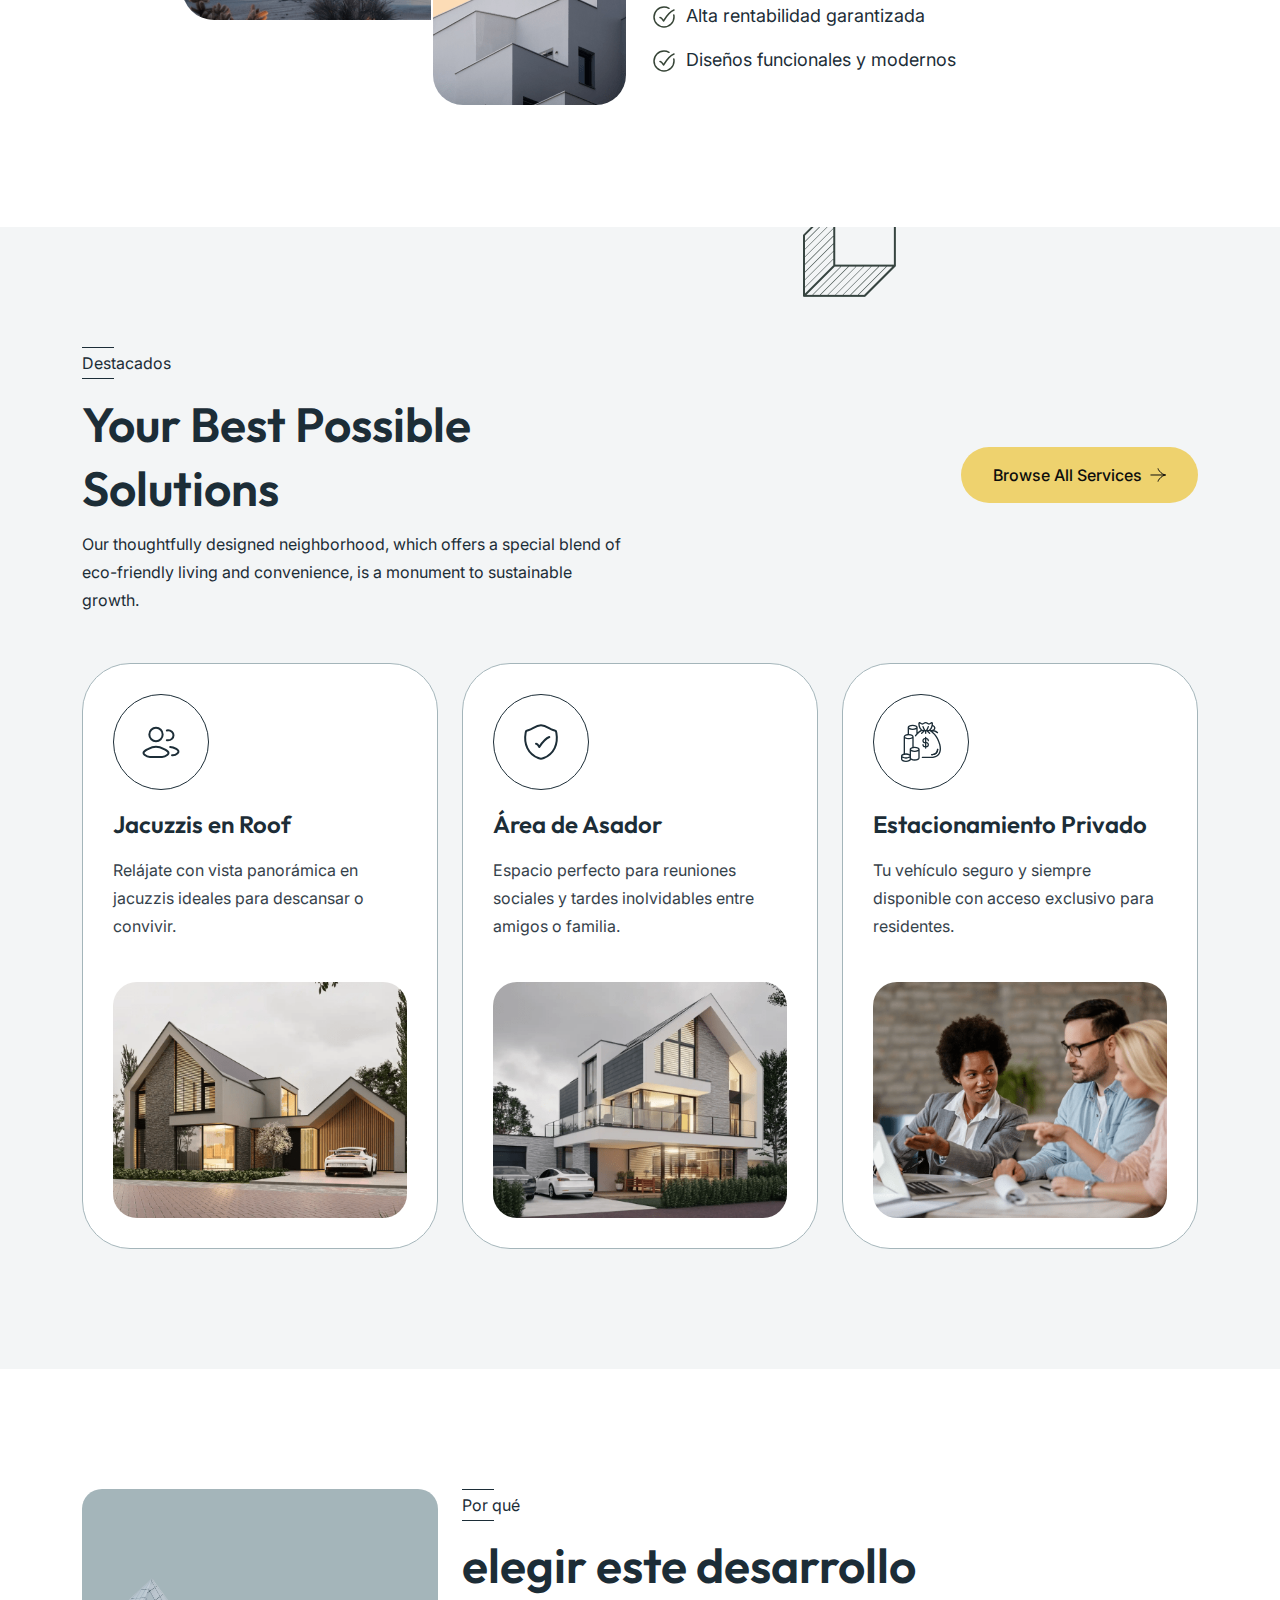
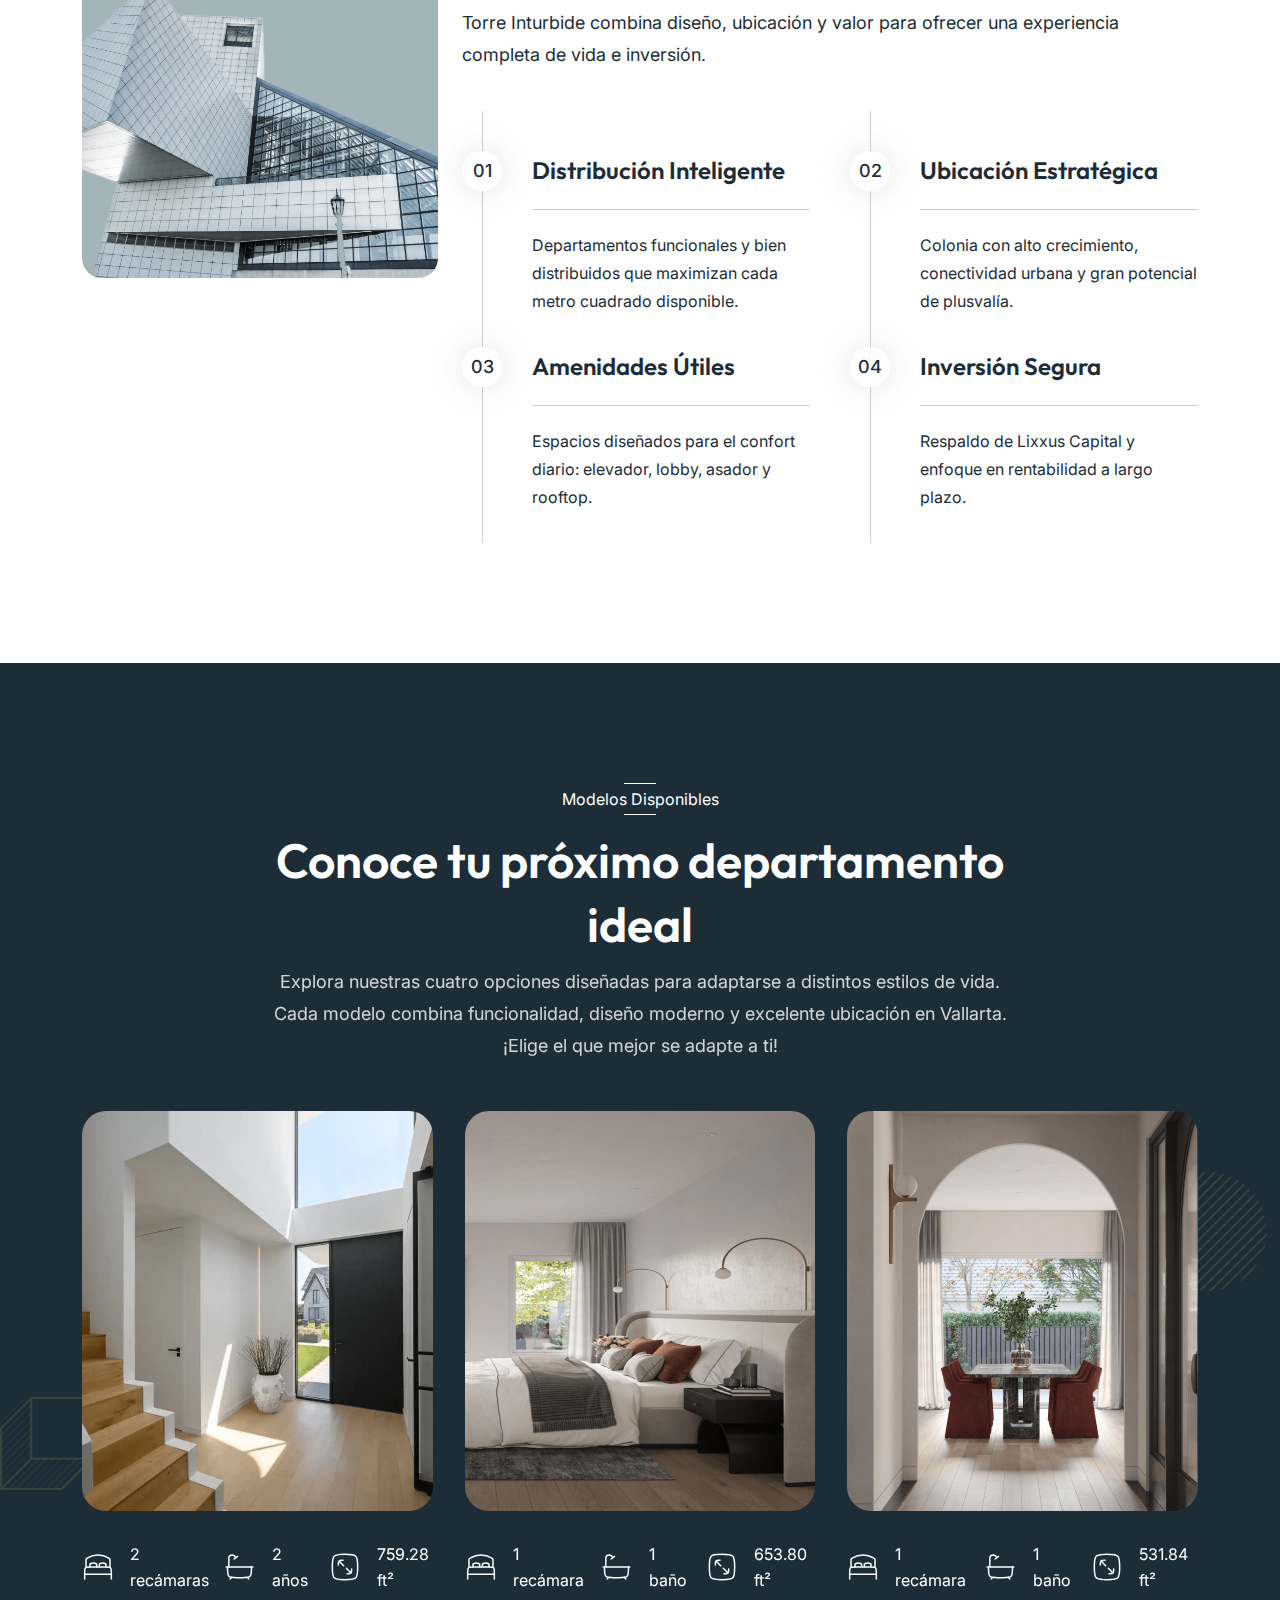
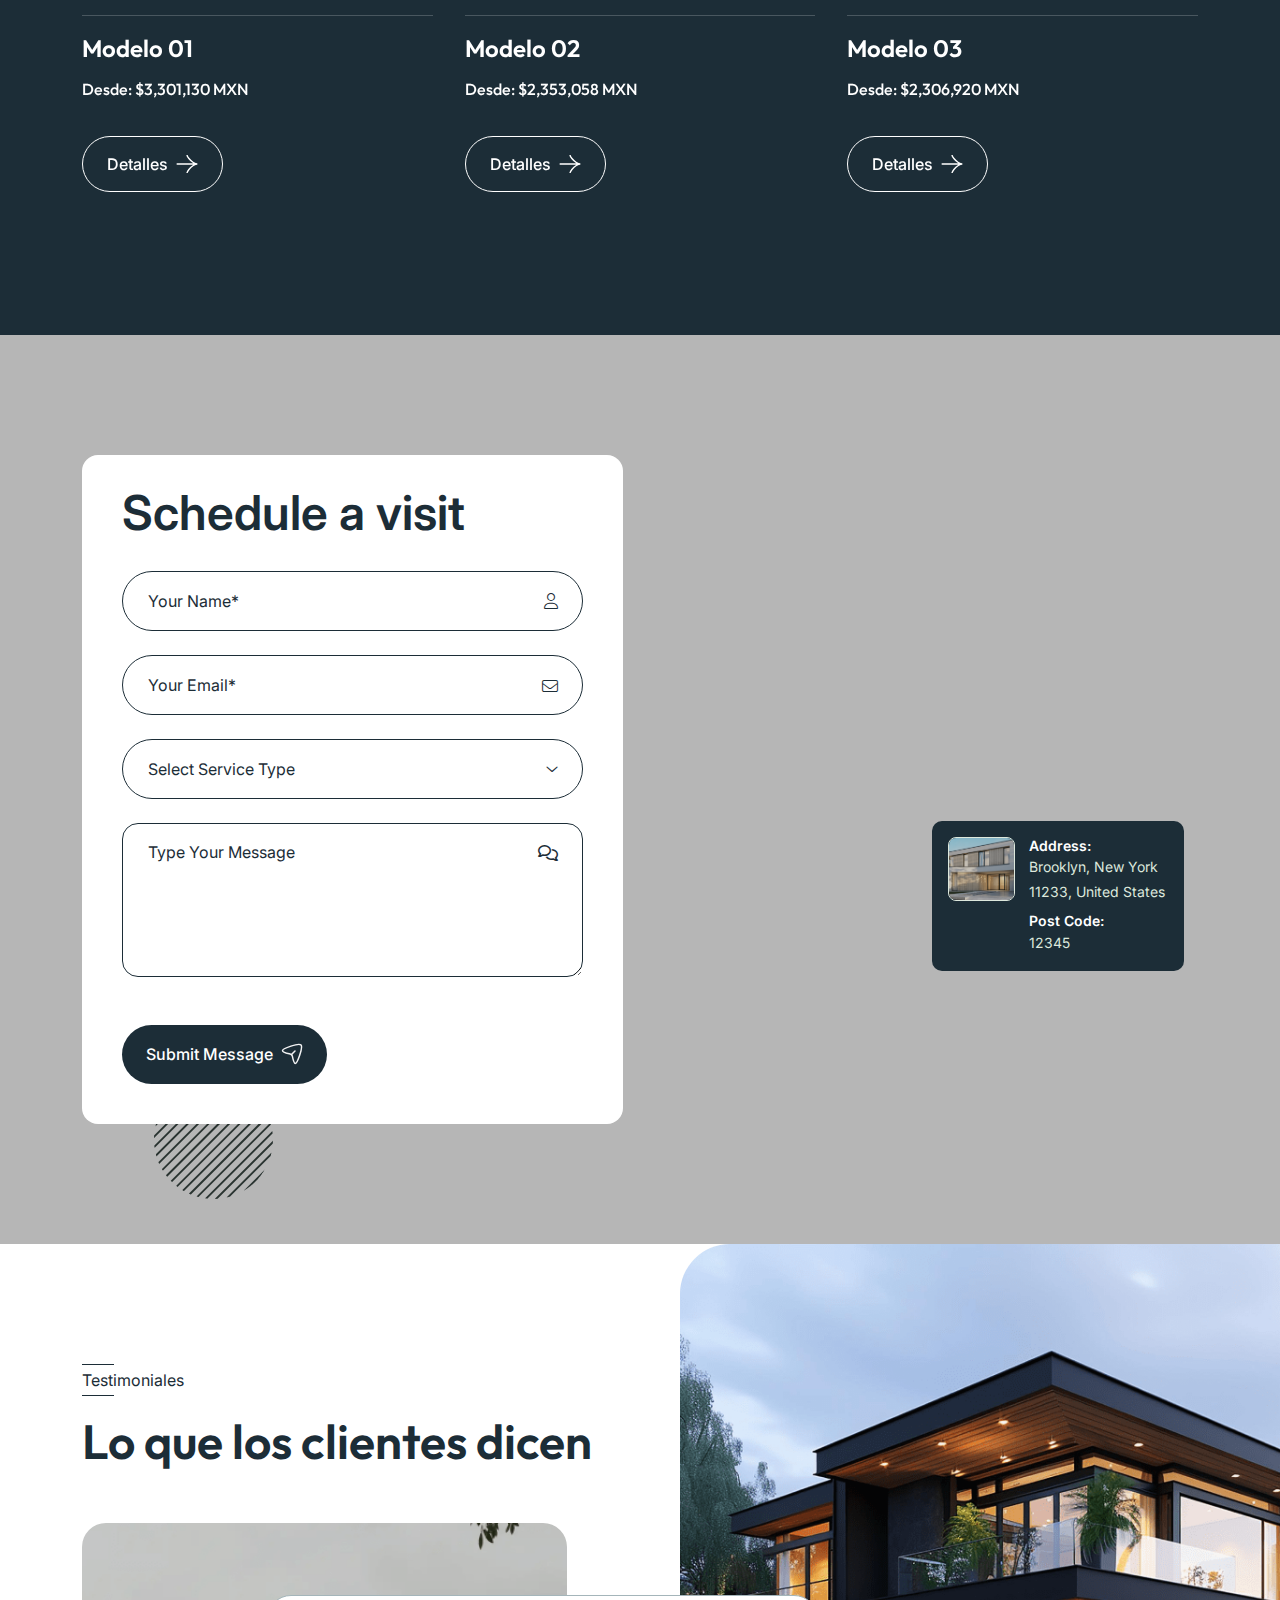
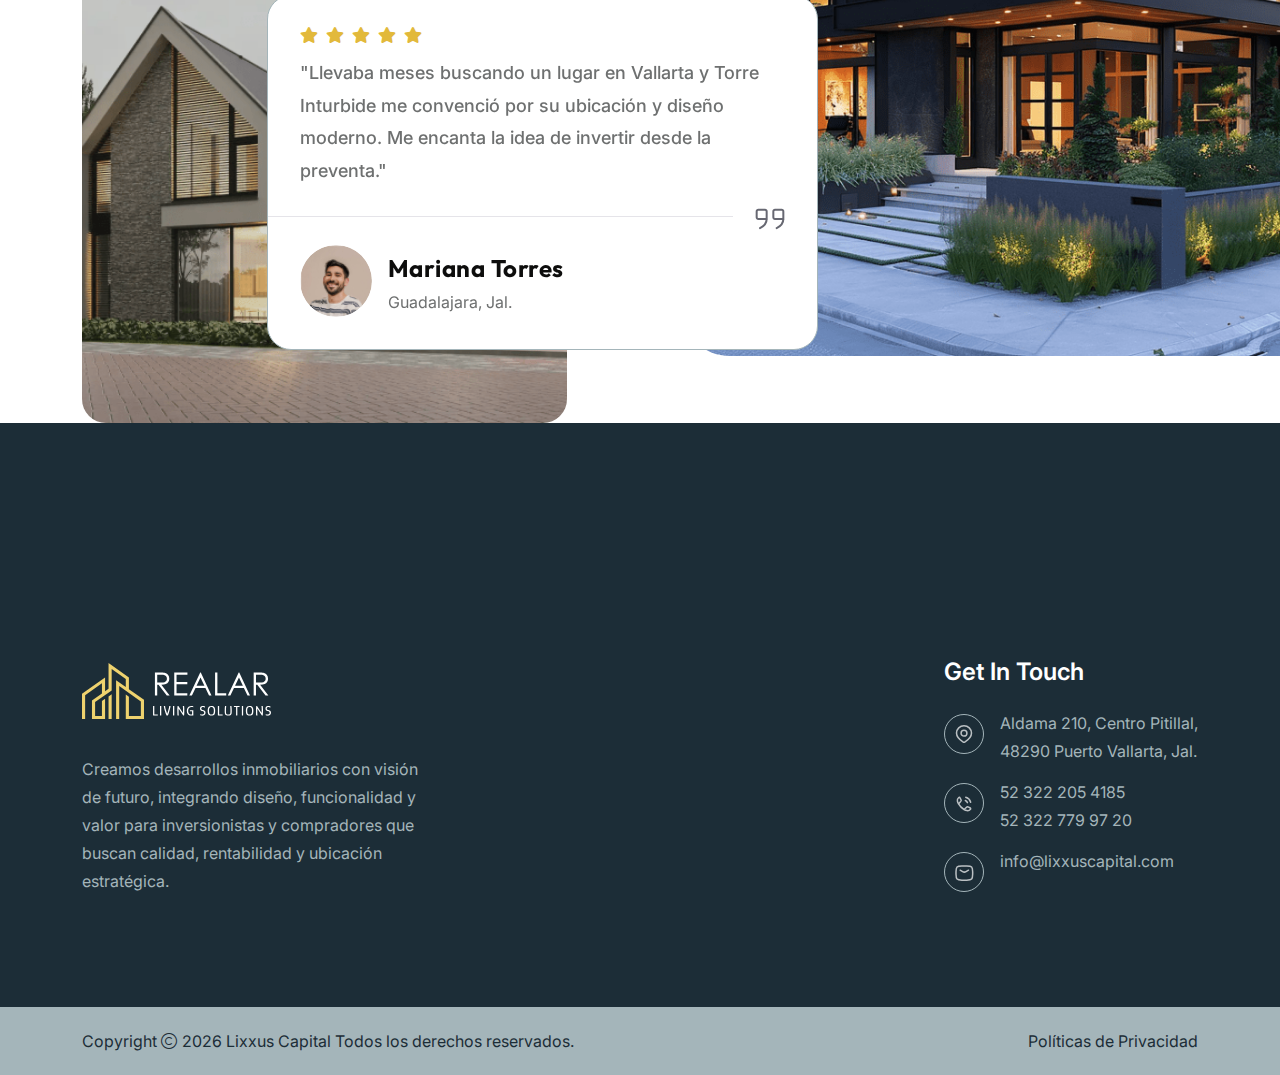
==== commit 5ef67d9f: "copys, footer, metadatos" ====
--- a/index.html
+++ b/index.html
@@ -6,15 +6,31 @@
 <head>
     <meta charset="utf-8">
     <meta http-equiv="x-ua-compatible" content="ie=edge">
-    <title>Realar - Real Estate Apartment Complex HTML Template - Residencial Apartment</title>
-    <meta name="author" content="Realar">
-    <meta name="description" content="Realar - Real Estate Apartment Complex HTML Template">
-    <meta name="keywords" content="Realar - Real Estate Apartment Complex HTML Template">
+    <title>Torre Inturbide – Preventa de Departamentos en Puerto Vallarta | Lixxus Capital</title>
+    <meta name="author" content="Lixxus Capital">
+    <meta name="description" content="Torre Inturbide es un desarrollo vertical de 24 departamentos en preventa, ubicado en Puerto Vallarta. Invierte con confianza en una zona con alta plusvalía y diseño funcional.">
+    <meta name="keywords" content="departamentos en preventa Vallarta, inversión inmobiliaria Puerto Vallarta, Lixxus Capital, plusvalía, departamentos nuevos, comprar departamento Vallarta, preventa Vallarta, Torre Inturbide">
     <meta name="robots" content="INDEX,FOLLOW">
-
+        <!-- Open Graph Meta Tags -->
+    <meta property="og:type" content="website">
+    <meta property="og:title" content="Torre Inturbide – Preventa de Departamentos en Puerto Vallarta">
+    <meta property="og:description" content="Invierte desde hoy en Torre Inturbide. Departamentos funcionales desde $2.3M MXN en una zona con alta plusvalía. Proyecto de Lixxus Capital.">
+    <meta property="og:url" content="https://tudominio.com/torre-inturbide">
+    <meta property="og:image" content="https://tudominio.com/assets/img/og-img-torre-inturbide.jpg">
+    <meta property="og:site_name" content="Torre Inturbide">
+
+    <!-- Twitter Card Meta Tags -->
+    <meta name="twitter:card" content="summary_large_image">
+    <meta name="twitter:title" content="Torre Inturbide – Preventa en Puerto Vallarta">
+    <meta name="twitter:description" content="Departamentos desde $2.3M MXN. Diseño moderno, amenidades y ubicación estratégica.">
+    <meta name="twitter:image" content="https://tudominio.com/assets/img/og-img-torre-inturbide.jpg">
+    <meta name="twitter:site" content="@LixxusCapital">
+
+
+    
     <!-- Mobile Specific Metas -->
     <meta name="viewport" content="width=device-width, initial-scale=1, shrink-to-fit=no">
-
+    
     <!-- Favicons - Place favicon.ico in the root directory -->
     <link rel="apple-touch-icon" sizes="57x57" href="assets/img/favicons/apple-icon-57x57.png">
     <link rel="apple-touch-icon" sizes="60x60" href="assets/img/favicons/apple-icon-60x60.png">
@@ -78,21 +94,20 @@
      Preloader
   ==============================-->
     <div id="preloader" class="preloader ">
-        <button class="th-btn style2 preloaderCls">Cancel Preloader </button>
         <div id="loader" class="th-preloader">
             <div class="animation-preloader">
                 <div class="txt-loading">
-                    <span preloader-text="R" class="characters">R</span>
-
-                    <span preloader-text="E" class="characters">E</span>
-
-                    <span preloader-text="A" class="characters">A</span>
-
-                    <span preloader-text="L" class="characters">L</span>
-
-                    <span preloader-text="A" class="characters">A</span>
-
-                    <span preloader-text="R" class="characters">R</span>
+                    <span preloader-text="L" class="characters">R</span>
+
+                    <span preloader-text="I" class="characters">E</span>
+
+                    <span preloader-text="X" class="characters">A</span>
+
+                    <span preloader-text="X" class="characters">L</span>
+
+                    <span preloader-text="U" class="characters">A</span>
+
+                    <span preloader-text="S" class="characters">R</span>
                 </div>
             </div>
         </div>
@@ -394,10 +409,10 @@
                                     <div class="hero-style10">
                                         <h1 class="hero-title text-white">
                                             <span class="title1" data-ani="slideinup" data-ani-delay="0.4s">
-                                                The Future Of Home Living. </span>
+                                                Vive en el corazón de Vallarta. </span>
                                         </h1>
                                         <div class="btn-wrap" data-ani="slideinup" data-ani-delay="0.7s">
-                                            <a href="contact.html" class="th-btn style-border th-btn-icon">Request A Visit</a>
+                                            <a href="contact.html" class="th-btn style-border th-btn-icon"> Agendar visita personalizada</a>
                                         </div>
                                     </div>
                                 </div>
@@ -405,15 +420,15 @@
                                     <div class="slider-banner-dots">
 
                                         <div class="single-banner-dot-wrap single-banner-dot-wrap1-1 shape-mockup" data-top="26%" data-right="35%">
-                                            <span class="title">Cost Analysis</span>
+                                            <span class="title">Ubicación estratégica</span>
                                             <span class="dot"></span>
                                         </div>
                                         <div class="single-banner-dot-wrap single-banner-dot-wrap1-2 shape-mockup" data-top="25%" data-right="17%">
-                                            <span class="title">Price Monitoring</span>
+                                            <span class="title">Precio accesible</span>
                                             <span class="dot"></span>
                                         </div>
                                         <div class="single-banner-dot-wrap single-banner-dot-wrap1-3 shape-mockup" data-top="50%" data-right="25%">
-                                            <span class="title">Legal Insights</span>
+                                            <span class="title">Rooftop panorámico</span>
                                             <span class="dot"></span>
                                         </div>
                                     </div>
@@ -431,10 +446,10 @@
                                     <div class="hero-style10">
                                         <h1 class="hero-title text-white">
                                             <span class="title1" data-ani="slideinup" data-ani-delay="0.4s">
-                                                We Craft Future Dream Home </span>
+                                                Invierte en plusvalía asegurada</span>
                                         </h1>
                                         <div class="btn-wrap" data-ani="slideinup" data-ani-delay="0.7s">
-                                            <a href="contact.html" class="th-btn style-border th-btn-icon">Request A Visit</a>
+                                            <a href="contact.html" class="th-btn style-border th-btn-icon">Descubre unidades</a>
                                         </div>
                                     </div>
                                 </div>
@@ -442,15 +457,15 @@
                                     <div class="slider-banner-dots">
 
                                         <div class="single-banner-dot-wrap single-banner-dot-wrap2-1 shape-mockup" data-top="38%" data-right="35%">
-                                            <span class="title">Cost Analysis</span>
+                                            <span class="title">Espacios funcionales</span>
                                             <span class="dot"></span>
                                         </div>
                                         <div class="single-banner-dot-wrap single-banner-dot-wrap2-2 shape-mockup" data-top="25%" data-right="17%">
-                                            <span class="title">Price Monitoring</span>
+                                            <span class="title">Zona emergente</span>
                                             <span class="dot"></span>
                                         </div>
                                         <div class="single-banner-dot-wrap single-banner-dot-wrap2-3 shape-mockup" data-top="50%" data-right="25%">
-                                            <span class="title">Legal Insights</span>
+                                            <span class="title">Respaldo financiero</span>
                                             <span class="dot"></span>
                                         </div>
                                     </div>
@@ -468,10 +483,10 @@
                                     <div class="hero-style10">
                                         <h1 class="hero-title text-white">
                                             <span class="title1" data-ani="slideinup" data-ani-delay="0.4s">
-                                                Find Your Dream Living Home </span>
+                                                Confort, diseño y rentabilidad</span>
                                         </h1>
                                         <div class="btn-wrap" data-ani="slideinup" data-ani-delay="0.7s">
-                                            <a href="contact.html" class="th-btn style-border th-btn-icon">Request A Visit</a>
+                                            <a href="contact.html" class="th-btn style-border th-btn-icon">Agendar recorrido</a>
                                         </div>
                                     </div>
                                 </div>
@@ -479,126 +494,15 @@
                                     <div class="slider-banner-dots">
 
                                         <div class="single-banner-dot-wrap single-banner-dot-wrap3-1 shape-mockup" data-top="24%" data-right="35%">
-                                            <span class="title">Cost Analysis</span>
+                                            <span class="title">Amenidades exclusivas</span>
                                             <span class="dot"></span>
                                         </div>
                                         <div class="single-banner-dot-wrap single-banner-dot-wrap3-2 shape-mockup" data-top="25%" data-right="17%">
-                                            <span class="title">Price Monitoring</span>
+                                            <span class="title">Rentabilidad alta</span>
                                             <span class="dot"></span>
                                         </div>
                                         <div class="single-banner-dot-wrap single-banner-dot-wrap3-3 shape-mockup" data-top="50%" data-right="25%">
-                                            <span class="title">Legal Insights</span>
-                                            <span class="dot"></span>
-                                        </div>
-                                    </div>
-                                </div>
-                            </div>
-                        </div>
-                    </div>
-
-                </div>
-                <div class="swiper-slide" data-bg-src="assets/img/hero/hero_bg_10_1.jpg">
-                    <div class="container">
-                        <div class="hero-inner">
-                            <div class="row">
-                                <div class="col-xl-7">
-                                    <div class="hero-style10">
-                                        <h1 class="hero-title text-white">
-                                            <span class="title1" data-ani="slideinup" data-ani-delay="0.4s">
-                                                The Future Of Home Living. </span>
-                                        </h1>
-                                        <div class="btn-wrap" data-ani="slideinup" data-ani-delay="0.7s">
-                                            <a href="contact.html" class="th-btn style-border th-btn-icon">Request A Visit</a>
-                                        </div>
-                                    </div>
-                                </div>
-                                <div class="col-xl-5">
-                                    <div class="slider-banner-dots">
-
-                                        <div class="single-banner-dot-wrap single-banner-dot-wrap1-1 shape-mockup" data-top="26%" data-right="35%">
-                                            <span class="title">Cost Analysis</span>
-                                            <span class="dot"></span>
-                                        </div>
-                                        <div class="single-banner-dot-wrap single-banner-dot-wrap1-2 shape-mockup" data-top="25%" data-right="17%">
-                                            <span class="title">Price Monitoring</span>
-                                            <span class="dot"></span>
-                                        </div>
-                                        <div class="single-banner-dot-wrap single-banner-dot-wrap1-3 shape-mockup" data-top="50%" data-right="25%">
-                                            <span class="title">Legal Insights</span>
-                                            <span class="dot"></span>
-                                        </div>
-                                    </div>
-                                </div>
-                            </div>
-                        </div>
-                    </div>
-
-                </div>
-                <div class="swiper-slide" data-bg-src="assets/img/hero/hero_bg_10_2.jpg">
-                    <div class="container">
-                        <div class="hero-inner">
-                            <div class="row">
-                                <div class="col-xl-7">
-                                    <div class="hero-style10">
-                                        <h1 class="hero-title text-white">
-                                            <span class="title1" data-ani="slideinup" data-ani-delay="0.4s">
-                                                We Craft Future Dream Home </span>
-                                        </h1>
-                                        <div class="btn-wrap" data-ani="slideinup" data-ani-delay="0.7s">
-                                            <a href="contact.html" class="th-btn style-border th-btn-icon">Request A Visit</a>
-                                        </div>
-                                    </div>
-                                </div>
-                                <div class="col-xl-5">
-                                    <div class="slider-banner-dots">
-
-                                        <div class="single-banner-dot-wrap single-banner-dot-wrap2-1 shape-mockup" data-top="38%" data-right="35%">
-                                            <span class="title">Cost Analysis</span>
-                                            <span class="dot"></span>
-                                        </div>
-                                        <div class="single-banner-dot-wrap single-banner-dot-wrap2-2 shape-mockup" data-top="25%" data-right="17%">
-                                            <span class="title">Price Monitoring</span>
-                                            <span class="dot"></span>
-                                        </div>
-                                        <div class="single-banner-dot-wrap single-banner-dot-wrap2-3 shape-mockup" data-top="50%" data-right="25%">
-                                            <span class="title">Legal Insights</span>
-                                            <span class="dot"></span>
-                                        </div>
-                                    </div>
-                                </div>
-                            </div>
-                        </div>
-                    </div>
-
-                </div>
-                <div class="swiper-slide" data-bg-src="assets/img/hero/hero_bg_10_3.jpg">
-                    <div class="container">
-                        <div class="hero-inner">
-                            <div class="row">
-                                <div class="col-xl-7">
-                                    <div class="hero-style10">
-                                        <h1 class="hero-title text-white">
-                                            <span class="title1" data-ani="slideinup" data-ani-delay="0.4s">
-                                                Find Your Dream Living Home </span>
-                                        </h1>
-                                        <div class="btn-wrap" data-ani="slideinup" data-ani-delay="0.7s">
-                                            <a href="contact.html" class="th-btn style-border th-btn-icon">Request A Visit</a>
-                                        </div>
-                                    </div>
-                                </div>
-                                <div class="col-xl-5">
-                                    <div class="slider-banner-dots">
-
-                                        <div class="single-banner-dot-wrap single-banner-dot-wrap3-1 shape-mockup" data-top="24%" data-right="35%">
-                                            <span class="title">Cost Analysis</span>
-                                            <span class="dot"></span>
-                                        </div>
-                                        <div class="single-banner-dot-wrap single-banner-dot-wrap3-2 shape-mockup" data-top="25%" data-right="17%">
-                                            <span class="title">Price Monitoring</span>
-                                            <span class="dot"></span>
-                                        </div>
-                                        <div class="single-banner-dot-wrap single-banner-dot-wrap3-3 shape-mockup" data-top="50%" data-right="25%">
-                                            <span class="title">Legal Insights</span>
+                                            <span class="title">Preventa flexible</span>
                                             <span class="dot"></span>
                                         </div>
                                     </div>
@@ -619,39 +523,31 @@
                                 <div class="swiper-wrapper">
                                     <div class="swiper-slide">
                                         <div class="box-img">
-                                            <span class="thumb-slider-title">Sweet
-                                                Apartment</span>
+                                            <span class="thumb-slider-title">Modelo 01 – 70.54 m²</span>
                                             <img src="assets/img/hero/hero_bg_10_1.jpg" alt="Image">
                                         </div>
                                     </div>
                                     <div class="swiper-slide">
                                         <div class="box-img">
-                                            <span class="thumb-slider-title">Luxury Property</span>
+                                            <span class="thumb-slider-title">Modelo 02 – 60.74 m²</span>
                                             <img src="assets/img/hero/hero_bg_10_2.jpg" alt="Image">
                                         </div>
                                     </div>
                                     <div class="swiper-slide">
                                         <div class="box-img">
-                                            <span class="thumb-slider-title">Commercial Property</span>
+                                            <span class="thumb-slider-title">Modelo 03 – 49.41 m²</span>
                                             <img src="assets/img/hero/hero_bg_10_3.jpg" alt="Image">
                                         </div>
                                     </div>
                                     <div class="swiper-slide">
                                         <div class="box-img">
-                                            <span class="thumb-slider-title">Sweet
-                                                Apartment</span>
+                                            <span class="thumb-slider-title">Modelo 04 – 46.95 m²</span>
                                             <img src="assets/img/hero/hero_bg_10_1.jpg" alt="Image">
                                         </div>
                                     </div>
                                     <div class="swiper-slide">
                                         <div class="box-img">
-                                            <span class="thumb-slider-title">Luxury Property</span>
-                                            <img src="assets/img/hero/hero_bg_10_2.jpg" alt="Image">
-                                        </div>
-                                    </div>
-                                    <div class="swiper-slide">
-                                        <div class="box-img">
-                                            <span class="thumb-slider-title">Commercial Property</span>
+                                            <span class="thumb-slider-title">Modelo 01 – 70.54 m²</span>
                                             <img src="assets/img/hero/hero_bg_10_3.jpg" alt="Image">
                                         </div>
                                     </div>
@@ -667,34 +563,26 @@
                                 <div class="swiper-wrapper">
                                     <div class="swiper-slide">
                                         <div class="hero-slider-content">
-                                            <p>Realar Vacation stands for exceptional luxury properties and single properties in the most sought-after districts of the city. Turning homes become dreams as your go-to real estate agent. You can rely on us to help you safely home.</p>
+                                            <p>Diseño amplio y funcional con dos recámaras y dos baños. Ideal para familias o rentas. Cocina equipada, área de lavado y excelente iluminación en un entorno contemporáneo./p>
                                         </div>
                                     </div>
                                     <div class="swiper-slide">
                                         <div class="hero-slider-content">
-                                            <p>Real estate refers to land and anything permanently attached to it, such as buildings, structures, and natural resources. The real estate business involves various transactions and services related to these properties. You can rely on us to help you safely home.</p>
+                                            <p>Perfecto para parejas o profesionistas. Espacio cómodo con recámara privada, baño completo, cocina integral, terraza y cuarto de lavado. Gran equilibrio entre privacidad, confort y estilo moderno.</p>
                                         </div>
                                     </div>
                                     <div class="swiper-slide">
                                         <div class="hero-slider-content">
-                                            <p>Realar Vacation stands for exceptional luxury properties and single properties in the most sought-after districts of the city. Turning homes become dreams as your go-to real estate agent. You can rely on us to help you safely home.</p>
+                                            <p>Diseño compacto y eficiente. Cuenta con recámara, baño, cocina integral, terraza y área de lavado. Ideal como inversión, para rentas o como primer hogar en Vallarta.</p>
+
                                         </div>
                                     </div>
                                     <div class="swiper-slide">
                                         <div class="hero-slider-content">
-                                            <p>Real estate refers to land and anything permanently attached to it, such as buildings, structures, and natural resources. The real estate business involves various transactions and services related to these properties. You can rely on us to help you safely home.</p>
-                                        </div>
-                                    </div>
-                                    <div class="swiper-slide">
-                                        <div class="hero-slider-content">
-                                            <p>Realar Vacation stands for exceptional luxury properties and single properties in the most sought-after districts of the city. Turning homes become dreams as your go-to real estate agent. You can rely on us to help you safely home.</p>
-                                        </div>
-                                    </div>
-                                    <div class="swiper-slide">
-                                        <div class="hero-slider-content">
-                                            <p>Real estate refers to land and anything permanently attached to it, such as buildings, structures, and natural resources. The real estate business involves various transactions and services related to these properties. You can rely on us to help you safely home.</p>
-                                        </div>
-                                    </div>
+                                            <p>La mejor opción en relación calidad-precio. Con recámara, baño, cocina equipada, terraza y bodega. Espacio bien distribuido con acabados modernos y excelente potencial de rentabilidad. </p>
+                                        </div>
+                                    </div>
+
                                 </div>
                             </div>
                             <div class="about-tag">
@@ -719,26 +607,26 @@
             <div class="counter-card-wrap">
                 <div class="counter-card style4">
                     <div class="media-body">
-                        <h2 class="box-number text-theme"><span class="counter-number text-theme">850</span>+</h2>
-                        <p class="box-text text-theme">Elegant Apartments</p>
+                        <h2 class="box-number text-theme"><span class="counter-number text-theme">6</span>+</h2>
+                        <p class="box-text text-theme">Niveles</p>
                     </div>
                 </div>
                 <div class="counter-card style4">
                     <div class="media-body">
-                        <h2 class="box-number text-theme"><span class="counter-number text-theme">950</span>+</h2>
-                        <p class="box-text text-theme">Luxury Houses</p>
+                        <h2 class="box-number text-theme"><span class="counter-number text-theme">24</span>+</h2>
+                        <p class="box-text text-theme">Departamentos</p>
                     </div>
                 </div>
                 <div class="counter-card style4">
                     <div class="media-body">
-                        <h2 class="box-number text-theme"><span class="counter-number text-theme">18</span>k+</h2>
-                        <p class="box-text text-theme">Satisfied Guests</p>
+                        <h2 class="box-number text-theme"><span class="counter-number text-theme">18</span></h2>
+                        <p class="box-text text-theme">Habitaciones con 1 recámara</p>
                     </div>
                 </div>
                 <div class="counter-card style4">
                     <div class="media-body">
-                        <h2 class="box-number text-theme"><span class="counter-number text-theme">2</span>k+</h2>
-                        <p class="box-text text-theme">Happy Owners</p>
+                        <h2 class="box-number text-theme"><span class="counter-number text-theme">6</span></h2>
+                        <p class="box-text text-theme">Habitaciones con 2 recámaras</p>
                     </div>
                 </div>
             </div>
@@ -763,7 +651,7 @@
                         </div>
                         <div class="about-tag">
                             <div class="about-experience-tag">
-                                <span class="circle-title-anime">Realar Living Solutions</span>
+                                <span class="circle-title-anime">Lixxus Capital</span>
                             </div>
                             <a href="https://www.youtube.com/watch?v=_sI_Ps7JSEk" class="play-btn popup-video"><i class="fa-sharp fa-solid fa-play"></i></a>
                         </div>
@@ -771,31 +659,17 @@
                 </div>
                 <div class="col-xl-6">
                     <div class="title-area mb-32">
-                        <span class="sub-title">About Us</span>
-                        <h2 class="sec-title text-theme">Welcome to Realar</h2>
-                        <p class="sec-text text-theme">Real estate refers to land and anything permanently attached to it, such as buildings, structures, and natural resources. The real estate business involves various transactions and services related to these properties.</p>
+                        <span class="sub-title">Acerca de</span>
+                        <h2 class="sec-title text-theme">Lixxus Capital</h2>
+                        <p class="sec-text text-theme">Lixxus Capital impulsa desarrollos inmobiliarios estratégicos con visión de largo plazo. Ofrece proyectos innovadores, accesibles y con alta plusvalía, ideales para inversionistas y compradores que buscan valor, seguridad y rentabilidad.</p>
                     </div>
                     <div class="checklist style7">
                         <ul>
-                            <li>Multi-Family Units (Duplexes, Triplexes, etc.)</li>
-                            <li>100% Satisfaction guarantee</li>
-                            <li>Industrial Properties (Warehouses, Factories)</li>
-                            <li>Research and Development Facilities</li>
+                            <li>Proyectos con respaldo financiero</li>
+                            <li>Enfoque en zonas emergentes</li>
+                            <li>Alta rentabilidad garantizada</li>
+                            <li>Diseños funcionales y modernos</li>
                         </ul>
-                    </div>
-                    <div class="btn-wrap mt-40">
-                        <div class="about-profile">
-                            <div class="avater">
-                                <img src="assets/img/normal/author_5_1.png" alt="avater">
-                            </div>
-                            <div class="media-body">
-                                <h5 class="about-profile-name"> Rechard Smith Colin </h5>
-                                <p class="desig">CEO, Founder of Realar</p>
-                            </div>
-                        </div>
-                        <div class="signature">
-                            <img src="assets/img/normal/sign_1_1.png" alt="img">
-                        </div>
                     </div>
                 </div>
             </div>
@@ -814,7 +688,7 @@
             <div class="row justify-content-between align-items-center">
                 <div class="col-xl-6 col-lg-8">
                     <div class="title-area">
-                        <span class="sub-title">Services</span>
+                        <span class="sub-title">Destacados</span>
                         <h2 class="sec-title text-theme">Your Best Possible Solutions</h2>
                         <p class="text-theme">Our thoughtfully designed neighborhood, which offers a special blend of eco-friendly living and convenience, is a monument to sustainable growth.</p>
                     </div>
@@ -832,8 +706,8 @@
                             <div class="service-card-icon">
                                 <img src="assets/img/icon/service-icon3-1.svg" alt="Icon">
                             </div>
-                            <h3 class="box-title"><a href="property-details.html">Trusted Developer</a></h3>
-                            <p class="box-text">Generous amounts of south facing glazing maximize the solar gains for most of the year.</p>
+                            <h3 class="box-title"><a href="property-details.html">Jacuzzis en Roof</a></h3>
+                            <p class="box-text">Relájate con vista panorámica en jacuzzis ideales para descansar o convivir.</p>
                             <div class="service-img img-shine">
                                 <img src="assets/img/service/1-1.png" alt="img">
                                 <a href="property-details.html" class="icon-btn">
@@ -847,8 +721,8 @@
                             <div class="service-card-icon">
                                 <img src="assets/img/icon/service-icon3-2.svg" alt="Icon">
                             </div>
-                            <h3 class="box-title"><a href="property-details.html">Safe & Trustworthy</a></h3>
-                            <p class="box-text">All living, dining, kitchen and play areas were devised by attached to the home.</p>
+                            <h3 class="box-title"><a href="property-details.html">Área de Asador</a></h3>
+                            <p class="box-text">Espacio perfecto para reuniones sociales y tardes inolvidables entre amigos o familia.</p>
                             <div class="service-img img-shine">
                                 <img src="assets/img/service/3-1.png" alt="img">
                                 <a href="property-details.html" class="icon-btn">
@@ -862,8 +736,8 @@
                             <div class="service-card-icon">
                                 <img src="assets/img/icon/service-icon4-1.svg" alt="Icon">
                             </div>
-                            <h3 class="box-title"><a href="property-details.html">Zero Commissions</a></h3>
-                            <p class="box-text">The studio used the existing foundations to reduce client costs and worked.</p>
+                            <h3 class="box-title"><a href="property-details.html">Estacionamiento Privado</a></h3>
+                            <p class="box-text">Tu vehículo seguro y siempre disponible con acceso exclusivo para residentes.</p>
                             <div class="service-img img-shine">
                                 <img src="assets/img/service/3-2.png" alt="img">
                                 <a href="property-details.html" class="icon-btn">
@@ -877,8 +751,8 @@
                             <div class="service-card-icon">
                                 <img src="assets/img/icon/service-icon3-3.svg" alt="Icon">
                             </div>
-                            <h3 class="box-title"><a href="property-details.html">Dedicated Support</a></h3>
-                            <p class="box-text">All-inclusive real estate services to facilitate the easy management of your properties.</p>
+                            <h3 class="box-title"><a href="property-details.html">Elevador Residencial</a></h3>
+                            <p class="box-text">Comodidad y accesibilidad en todos los niveles del edificio sin esfuerzo.</p>
                             <div class="service-img img-shine">
                                 <img src="assets/img/service/3-3.png" alt="img">
                                 <a href="property-details.html" class="icon-btn">
@@ -892,55 +766,10 @@
                             <div class="service-card-icon">
                                 <img src="assets/img/icon/service-icon3-1.svg" alt="Icon">
                             </div>
-                            <h3 class="box-title"><a href="property-details.html">Trusted Developer</a></h3>
-                            <p class="box-text">Generous amounts of south facing glazing maximize the solar gains for most of the year.</p>
+                            <h3 class="box-title"><a href="property-details.html">Lobby Recibidor</a></h3>
+                            <p class="box-text">Espacio elegante que da la bienvenida con diseño moderno y atención pensada.</p>
                             <div class="service-img img-shine">
                                 <img src="assets/img/service/1-1.png" alt="img">
-                                <a href="property-details.html" class="icon-btn">
-                                    <img src="assets/img/icon/arrow-right.svg" alt="img">
-                                </a>
-                            </div>
-                        </div>
-                    </div>
-                    <div class="swiper-slide">
-                        <div class="service-card style6">
-                            <div class="service-card-icon">
-                                <img src="assets/img/icon/service-icon3-2.svg" alt="Icon">
-                            </div>
-                            <h3 class="box-title"><a href="property-details.html">Safe & Trustworthy</a></h3>
-                            <p class="box-text">All living, dining, kitchen and play areas were devised by attached to the home.</p>
-                            <div class="service-img img-shine">
-                                <img src="assets/img/service/3-1.png" alt="img">
-                                <a href="property-details.html" class="icon-btn">
-                                    <img src="assets/img/icon/arrow-right.svg" alt="img">
-                                </a>
-                            </div>
-                        </div>
-                    </div>
-                    <div class="swiper-slide">
-                        <div class="service-card style6">
-                            <div class="service-card-icon">
-                                <img src="assets/img/icon/service-icon4-1.svg" alt="Icon">
-                            </div>
-                            <h3 class="box-title"><a href="property-details.html">Zero Commissions</a></h3>
-                            <p class="box-text">The studio used the existing foundations to reduce client costs and worked.</p>
-                            <div class="service-img img-shine">
-                                <img src="assets/img/service/3-2.png" alt="img">
-                                <a href="property-details.html" class="icon-btn">
-                                    <img src="assets/img/icon/arrow-right.svg" alt="img">
-                                </a>
-                            </div>
-                        </div>
-                    </div>
-                    <div class="swiper-slide">
-                        <div class="service-card style6">
-                            <div class="service-card-icon">
-                                <img src="assets/img/icon/service-icon3-3.svg" alt="Icon">
-                            </div>
-                            <h3 class="box-title"><a href="property-details.html">Dedicated Support</a></h3>
-                            <p class="box-text">All-inclusive real estate services to facilitate the easy management of your properties.</p>
-                            <div class="service-img img-shine">
-                                <img src="assets/img/service/3-3.png" alt="img">
                                 <a href="property-details.html" class="icon-btn">
                                     <img src="assets/img/icon/arrow-right.svg" alt="img">
                                 </a>
@@ -968,37 +797,37 @@
                 </div>
                 <div class="col-xl-8">
                     <div class="title-area mb-40">
-                        <span class="sub-title">Apartment Facility</span>
-                        <h2 class="sec-title text-theme">Our Realer Apartment Specialty</h2>
-                        <p class="sec-text text-theme">Professionals who help buyers and sellers find properties, negotiate deals, and finalize transactions. Brokers often have more experience</p>
+                        <span class="sub-title">Por qué</span>
+                        <h2 class="sec-title text-theme">elegir este desarrollo</h2>
+                        <p class="sec-text text-theme">Torre Inturbide combina diseño, ubicación y valor para ofrecer una experiencia completa de vida e inversión.</p>
                     </div>
                     <ul class="why-feature-list">
                         <li class="why-feature-list-wrap">
                             <div class="number">01</div>
                             <div class="why-feature-list-details">
-                                <h4 class="feature-title">Qualified Planning</h4>
-                                <p class="feature-text">These properties are used for business purposes, such as office buildings, retail spaces, warehouses,</p>
+                                <h4 class="feature-title">Distribución Inteligente</h4>
+                                <p class="feature-text">Departamentos funcionales y bien distribuidos que maximizan cada metro cuadrado disponible.</p>
                             </div>
                         </li>
                         <li class="why-feature-list-wrap">
                             <div class="number">02</div>
                             <div class="why-feature-list-details">
-                                <h4 class="feature-title">Professional Design</h4>
-                                <p class="feature-text">These properties are used for business purposes, such as office buildings, retail spaces, warehouses,</p>
+                                <h4 class="feature-title">Ubicación Estratégica</h4>
+                                <p class="feature-text">Colonia con alto crecimiento, conectividad urbana y gran potencial de plusvalía.</p>
                             </div>
                         </li>
                         <li class="why-feature-list-wrap">
                             <div class="number">03</div>
                             <div class="why-feature-list-details">
-                                <h4 class="feature-title">High Speed Wifi</h4>
-                                <p class="feature-text">These properties are used for business purposes, such as office buildings, retail spaces, warehouses,</p>
+                                <h4 class="feature-title">Amenidades Útiles</h4>
+                                <p class="feature-text">Espacios diseñados para el confort diario: elevador, lobby, asador y rooftop.</p>
                             </div>
                         </li>
                         <li class="why-feature-list-wrap">
                             <div class="number">04</div>
                             <div class="why-feature-list-details">
-                                <h4 class="feature-title">Swimming Pool</h4>
-                                <p class="feature-text">These properties are used for business purposes, such as office buildings, retail spaces, warehouses,</p>
+                                <h4 class="feature-title">Inversión Segura</h4>
+                                <p class="feature-text">Respaldo de Lixxus Capital y enfoque en rentabilidad a largo plazo.</p>
                             </div>
                         </li>
                     </ul>
@@ -1019,9 +848,9 @@
             <div class="row justify-content-center">
                 <div class="col-lg-8">
                     <div class="title-area text-center">
-                        <span class="sub-title text-white">Featured Listing</span>
-                        <h2 class="sec-title text-white">Discover the Most Recent Properties </h2>
-                        <p class="sec-text text-white">Quis nulla blandit vulputate morbi adipiscing sem vestibulum. Nulla turpis integer dui sed posuere sem. Id molestie mi arcu gravida lorem potenti.</p>
+                        <span class="sub-title text-white">Modelos Disponibles</span>
+                        <h2 class="sec-title text-white">Conoce tu próximo departamento ideal</h2>
+                        <p class="sec-text text-white">Explora nuestras cuatro opciones diseñadas para adaptarse a distintos estilos de vida. Cada modelo combina funcionalidad, diseño moderno y excelente ubicación en Vallarta. ¡Elige el que mejor se adapte a ti!</p>
                     </div>
                 </div>
             </div>
@@ -1036,18 +865,18 @@
                                     <img src="assets/img/property/property2-1.png" alt="img">
                                 </div>
                                 <div class="property-card-meta">
-                                    <span><img src="assets/img/icon/property-icon1-1.svg" alt="img">Bed 4</span>
-                                    <span><img src="assets/img/icon/property-icon1-2.svg" alt="img">Bath 2</span>
-                                    <span><img src="assets/img/icon/property-icon1-3.svg" alt="img">1500 sqft</span>
+                                    <span><img src="assets/img/icon/property-icon1-1.svg" alt="img">2 recámaras</span>
+                                    <span><img src="assets/img/icon/property-icon1-2.svg" alt="img">2 años</span>
+                                    <span><img src="assets/img/icon/property-icon1-3.svg" alt="img">759.28 ft²</span>
                                 </div>
                                 <div class="property-card-details">
                                     <div class="media-left">
-                                        <h4 class="property-card-title"><a href="property-details.html">Town Houses</a></h4>
-                                        <h5 class="property-card-price">$ 1500.00 USD/night</h5>
-                                        <p class="property-card-location">California</p>
+                                        <h4 class="property-card-title"><a href="property-details.html">Modelo 01</a></h4>
+                                        <h5 class="property-card-price">Desde: $3,301,130 MXN</h5>
+                                        <!-- <p class="property-card-location">California</p> -->
                                     </div>
                                     <div class="btn-wrap">
-                                        <a href="property-details.html" class="th-btn style-border th-btn-icon">Details</a>
+                                        <a href="property-details.html" class="th-btn style-border th-btn-icon">Detalles</a>
                                     </div>
                                 </div>
                             </div>
@@ -1059,18 +888,17 @@
                                     <img src="assets/img/property/property2-2.png" alt="img">
                                 </div>
                                 <div class="property-card-meta">
-                                    <span><img src="assets/img/icon/property-icon1-1.svg" alt="img">Bed 4</span>
-                                    <span><img src="assets/img/icon/property-icon1-2.svg" alt="img">Bath 2</span>
-                                    <span><img src="assets/img/icon/property-icon1-3.svg" alt="img">1500 sqft</span>
+                                    <span><img src="assets/img/icon/property-icon1-1.svg" alt="img">1 recámara</span>
+                                    <span><img src="assets/img/icon/property-icon1-2.svg" alt="img">1 baño</span>
+                                    <span><img src="assets/img/icon/property-icon1-3.svg" alt="img">653.80 ft²</span>
                                 </div>
                                 <div class="property-card-details">
                                     <div class="media-left">
-                                        <h4 class="property-card-title"><a href="property-details.html">Family Houses</a></h4>
-                                        <h5 class="property-card-price">$ 1500.00 USD/night</h5>
-                                        <p class="property-card-location">California</p>
+                                        <h4 class="property-card-title"><a href="property-details.html">Modelo 02</a></h4>
+                                        <h5 class="property-card-price">Desde: $2,353,058 MXN</h5>
                                     </div>
                                     <div class="btn-wrap">
-                                        <a href="property-details.html" class="th-btn style-border th-btn-icon">Details</a>
+                                        <a href="property-details.html" class="th-btn style-border th-btn-icon">Detalles</a>
                                     </div>
                                 </div>
                             </div>
@@ -1082,18 +910,17 @@
                                     <img src="assets/img/property/property2-3.png" alt="img">
                                 </div>
                                 <div class="property-card-meta">
-                                    <span><img src="assets/img/icon/property-icon1-1.svg" alt="img">Bed 4</span>
-                                    <span><img src="assets/img/icon/property-icon1-2.svg" alt="img">Bath 2</span>
-                                    <span><img src="assets/img/icon/property-icon1-3.svg" alt="img">1500 sqft</span>
+                                    <span><img src="assets/img/icon/property-icon1-1.svg" alt="img">1 recámara</span>
+                                    <span><img src="assets/img/icon/property-icon1-2.svg" alt="img">1 baño</span>
+                                    <span><img src="assets/img/icon/property-icon1-3.svg" alt="img">531.84 ft² </span>
                                 </div>
                                 <div class="property-card-details">
                                     <div class="media-left">
-                                        <h4 class="property-card-title"><a href="property-details.html">Apartments House</a></h4>
-                                        <h5 class="property-card-price">$ 1500.00 USD/night</h5>
-                                        <p class="property-card-location">California</p>
+                                        <h4 class="property-card-title"><a href="property-details.html">Modelo 03</a></h4>
+                                        <h5 class="property-card-price">Desde: $2,306,920 MXN</h5>
                                     </div>
                                     <div class="btn-wrap">
-                                        <a href="property-details.html" class="th-btn style-border th-btn-icon">Details</a>
+                                        <a href="property-details.html" class="th-btn style-border th-btn-icon">Detalles</a>
                                     </div>
                                 </div>
                             </div>
@@ -1105,18 +932,18 @@
                                     <img src="assets/img/property/property2-4.png" alt="img">
                                 </div>
                                 <div class="property-card-meta">
-                                    <span><img src="assets/img/icon/property-icon1-1.svg" alt="img">Bed 4</span>
-                                    <span><img src="assets/img/icon/property-icon1-2.svg" alt="img">Bath 2</span>
-                                    <span><img src="assets/img/icon/property-icon1-3.svg" alt="img">1500 sqft</span>
+                                    <span><img src="assets/img/icon/property-icon1-1.svg" alt="img">1 recámara</span>
+                                    <span><img src="assets/img/icon/property-icon1-2.svg" alt="img">1 baño</span>
+                                    <span><img src="assets/img/icon/property-icon1-3.svg" alt="img">505.37 ft²</span>
                                 </div>
                                 <div class="property-card-details">
                                     <div class="media-left">
-                                        <h4 class="property-card-title"><a href="property-details.html">Modern House</a></h4>
-                                        <h5 class="property-card-price">$ 1500.00 USD/night</h5>
+                                        <h4 class="property-card-title"><a href="property-details.html">Modelo 04</a></h4>
+                                        <h5 class="property-card-price">Desde: $2,300,550 MXN</h5>
                                         <p class="property-card-location">California</p>
                                     </div>
                                     <div class="btn-wrap">
-                                        <a href="property-details.html" class="th-btn style-border th-btn-icon">Details</a>
+                                        <a href="property-details.html" class="th-btn style-border th-btn-icon">Detalles</a>
                                     </div>
                                 </div>
                             </div>
@@ -1211,8 +1038,8 @@
                 </div>
                 <div class="col-xl-8">
                     <div class="title-area">
-                        <span class="sub-title">Testimonial</span>
-                        <h2 class="sec-title text-theme">What Our Customers Says</h2>
+                        <span class="sub-title">Testimoniales</span>
+                        <h2 class="sec-title text-theme">Lo que los clientes dicen</h2>
                     </div>
                     <div class="swiper th-slider testi-slider2" id="testiSlider2" data-slider-options='{"spaceBetween":"48","breakpoints":{"0":{"slidesPerView":1},"576":{"slidesPerView":"1"},"768":{"slidesPerView":"1"},"992":{"slidesPerView":"1"},"1200":{"slidesPerView":"1"}}}'>
                         <div class="swiper-wrapper">
@@ -1225,7 +1052,7 @@
                                         <div class="testi-grid_review">
                                             <i class="fa-sharp fa-solid fa-star"></i><i class="fa-sharp fa-solid fa-star"></i><i class="fa-sharp fa-solid fa-star"></i><i class="fa-sharp fa-solid fa-star"></i><i class="fa-sharp fa-solid fa-star"></i>
                                         </div>
-                                        <p class="testi-card_text">"Home is where love resides, memories are created, and dreams are nurtured. I have found my sanctuary in this beautiful property. Finding the perfect that resonates with your own"</p>
+                                        <p class="testi-card_text">"Llevaba meses buscando un lugar en Vallarta y Torre Inturbide me convenció por su ubicación y diseño moderno. Me encanta la idea de invertir desde la preventa."</p>
                                         <div class="testi-card_profile">
                                             <div class="quote-icon">
                                                 <img src="assets/img/icon/qoute2.svg" alt="icon">
@@ -1234,8 +1061,8 @@
                                                 <img src="assets/img/testimonial/testi_2_1.png" alt="avatar">
                                             </div>
                                             <div class="testi-card_profile-details">
-                                                <h3 class="testi-card_name">Andrew Simon</h3>
-                                                <span class="testi-card_desig">Property Expert</span>
+                                                <h3 class="testi-card_name">Mariana Torres</h3>
+                                                <span class="testi-card_desig">Guadalajara, Jal.</span>
                                             </div>
                                         </div>
 
@@ -1251,7 +1078,7 @@
                                         <div class="testi-grid_review">
                                             <i class="fa-sharp fa-solid fa-star"></i><i class="fa-sharp fa-solid fa-star"></i><i class="fa-sharp fa-solid fa-star"></i><i class="fa-sharp fa-solid fa-star"></i><i class="fa-sharp fa-solid fa-star"></i>
                                         </div>
-                                        <p class="testi-card_text">"Home is where love resides, memories are created, and dreams are nurtured. I have found my sanctuary in this beautiful property. Finding the perfect that resonates with your own"</p>
+                                        <p class="testi-card_text">"Puerto Vallarta es mi lugar favorito en México. Vi en Torre Inturbide una gran oportunidad para invertir en preventa y generar ingresos con rentas temporales.</p>
                                         <div class="testi-card_profile">
                                             <div class="quote-icon">
                                                 <img src="assets/img/icon/qoute2.svg" alt="icon">
@@ -1260,8 +1087,8 @@
                                                 <img src="assets/img/testimonial/testi_2_2.png" alt="avatar">
                                             </div>
                                             <div class="testi-card_profile-details">
-                                                <h3 class="testi-card_name">Ralph Edwards</h3>
-                                                <span class="testi-card_desig">Property Expert</span>
+                                                <h3 class="testi-card_name">Jonathan Miller</h3>
+                                                <span class="testi-card_desig">San Diego, CA</span>
                                             </div>
                                         </div>
 
@@ -1277,7 +1104,7 @@
                                         <div class="testi-grid_review">
                                             <i class="fa-sharp fa-solid fa-star"></i><i class="fa-sharp fa-solid fa-star"></i><i class="fa-sharp fa-solid fa-star"></i><i class="fa-sharp fa-solid fa-star"></i><i class="fa-sharp fa-solid fa-star"></i>
                                         </div>
-                                        <p class="testi-card_text">"Home is where love resides, memories are created, and dreams are nurtured. I have found my sanctuary in this beautiful property. Finding the perfect that resonates with your own"</p>
+                                        <p class="testi-card_text">"Me gustó que es un proyecto nuevo pero con buen respaldo. La zona tiene muchísimo potencial y sé que tomé una buena decisión al apartar desde ahora"</p>
                                         <div class="testi-card_profile">
                                             <div class="quote-icon">
                                                 <img src="assets/img/icon/qoute2.svg" alt="icon">
@@ -1286,33 +1113,7 @@
                                                 <img src="assets/img/testimonial/testi_2_1.png" alt="avatar">
                                             </div>
                                             <div class="testi-card_profile-details">
-                                                <h3 class="testi-card_name">Andrew Simon</h3>
-                                                <span class="testi-card_desig">Property Expert</span>
-                                            </div>
-                                        </div>
-
-                                    </div>
-                                </div>
-                            </div>
-                            <div class="swiper-slide">
-                                <div class="testi-grid-wrap2">
-                                    <div class="testi-grid-thumb">
-                                        <img src="assets/img/testimonial/testi_thumb_2_2.png" alt="img">
-                                    </div>
-                                    <div class="testi-card style2 style-border">
-                                        <div class="testi-grid_review">
-                                            <i class="fa-sharp fa-solid fa-star"></i><i class="fa-sharp fa-solid fa-star"></i><i class="fa-sharp fa-solid fa-star"></i><i class="fa-sharp fa-solid fa-star"></i><i class="fa-sharp fa-solid fa-star"></i>
-                                        </div>
-                                        <p class="testi-card_text">"Home is where love resides, memories are created, and dreams are nurtured. I have found my sanctuary in this beautiful property. Finding the perfect that resonates with your own"</p>
-                                        <div class="testi-card_profile">
-                                            <div class="quote-icon">
-                                                <img src="assets/img/icon/qoute2.svg" alt="icon">
-                                            </div>
-                                            <div class="avatar">
-                                                <img src="assets/img/testimonial/testi_2_2.png" alt="avatar">
-                                            </div>
-                                            <div class="testi-card_profile-details">
-                                                <h3 class="testi-card_name">Ralph Edwards</h3>
+                                                <h3 class="testi-card_name">Valeria Gómez</h3>
                                                 <span class="testi-card_desig">Property Expert</span>
                                             </div>
                                         </div>
@@ -1345,7 +1146,7 @@
                                     <div class="about-logo">
                                         <a href="index.html"><img src="assets/img/logo-white.svg" alt="Realar"></a>
                                     </div>
-                                    <p class="about-text"> Rapidiously myocardinate cross-platform intellectual capital model. Appropriately create interactive infrastructures</p>
+                                    <p class="about-text">Creamos desarrollos inmobiliarios con visión de futuro, integrando diseño, funcionalidad y valor para inversionistas y compradores que buscan calidad, rentabilidad y ubicación estratégica.</p>
                                 </div>
                             </div>
                         </div>
@@ -1356,8 +1157,8 @@
                                     <div class="info-box_text">
                                         <div class="icon"><img src="assets/img/icon/location-dot.svg" alt="img"></div>
                                         <div class="details">
-                                            <p>789 Inner Lane, Holy park,</p>
-                                            <p>California, USA</p>
+                                            <p>Aldama 210, Centro Pitillal, </p>
+                                            <p>48290 Puerto Vallarta, Jal.</p>
                                         </div>
                                     </div>
                                     <div class="info-box_text">
@@ -1365,8 +1166,8 @@
                                             <img src="assets/img/icon/phone.svg" alt="img">
                                         </div>
                                         <div class="details">
-                                            <p><a href="tel:+0123456789" class="info-box_link">+01 234 567 890</a></p>
-                                            <p><a href="tel:+09876543210" class="info-box_link">+09 876 543 210</a></p>
+                                            <p><a href="tel:+0123456789" class="info-box_link">52 322 205 4185</a></p>
+                                            <p><a href="tel:+09876543210" class="info-box_link">52 322 779 97 20</a></p>
                                         </div>
                                     </div>
                                     <div class="info-box_text">
@@ -1374,8 +1175,7 @@
                                             <img src="assets/img/icon/envelope.svg" alt="img">
                                         </div>
                                         <div class="details">
-                                            <p><a href="mailto:mailinfo00@realar.com" class="info-box_link">mailinfo00@realar.com</a></p>
-                                            <p><a href="mailto:support24@realar.com" class="info-box_link">support24@realar.com</a></p>
+                                            <p><a href="mailto:mailinfo00@realar.com" class="info-box_link">info@lixxuscapital.com</a></p>
                                         </div>
                                     </div>
                                 </div>
@@ -1391,7 +1191,7 @@
                 <div class="row gy-3 align-items-center">
                     <div class="col-lg-6">
                         <p class="copyright-text">
-                            Copyright <i class="fal fa-copyright"></i> 2025 <a href="index.html">Realar</a>, All rights reserved.</p>
+                            Copyright <i class="fal fa-copyright"></i> <script>document.write(new Date().getFullYear())</script> <a href="index.html">Lixxus Capital</a> Todos los derechos reservados.</p>
                     </div>
                     <div class="col-lg-6 text-center text-lg-end">
                         <div class="footer-links">
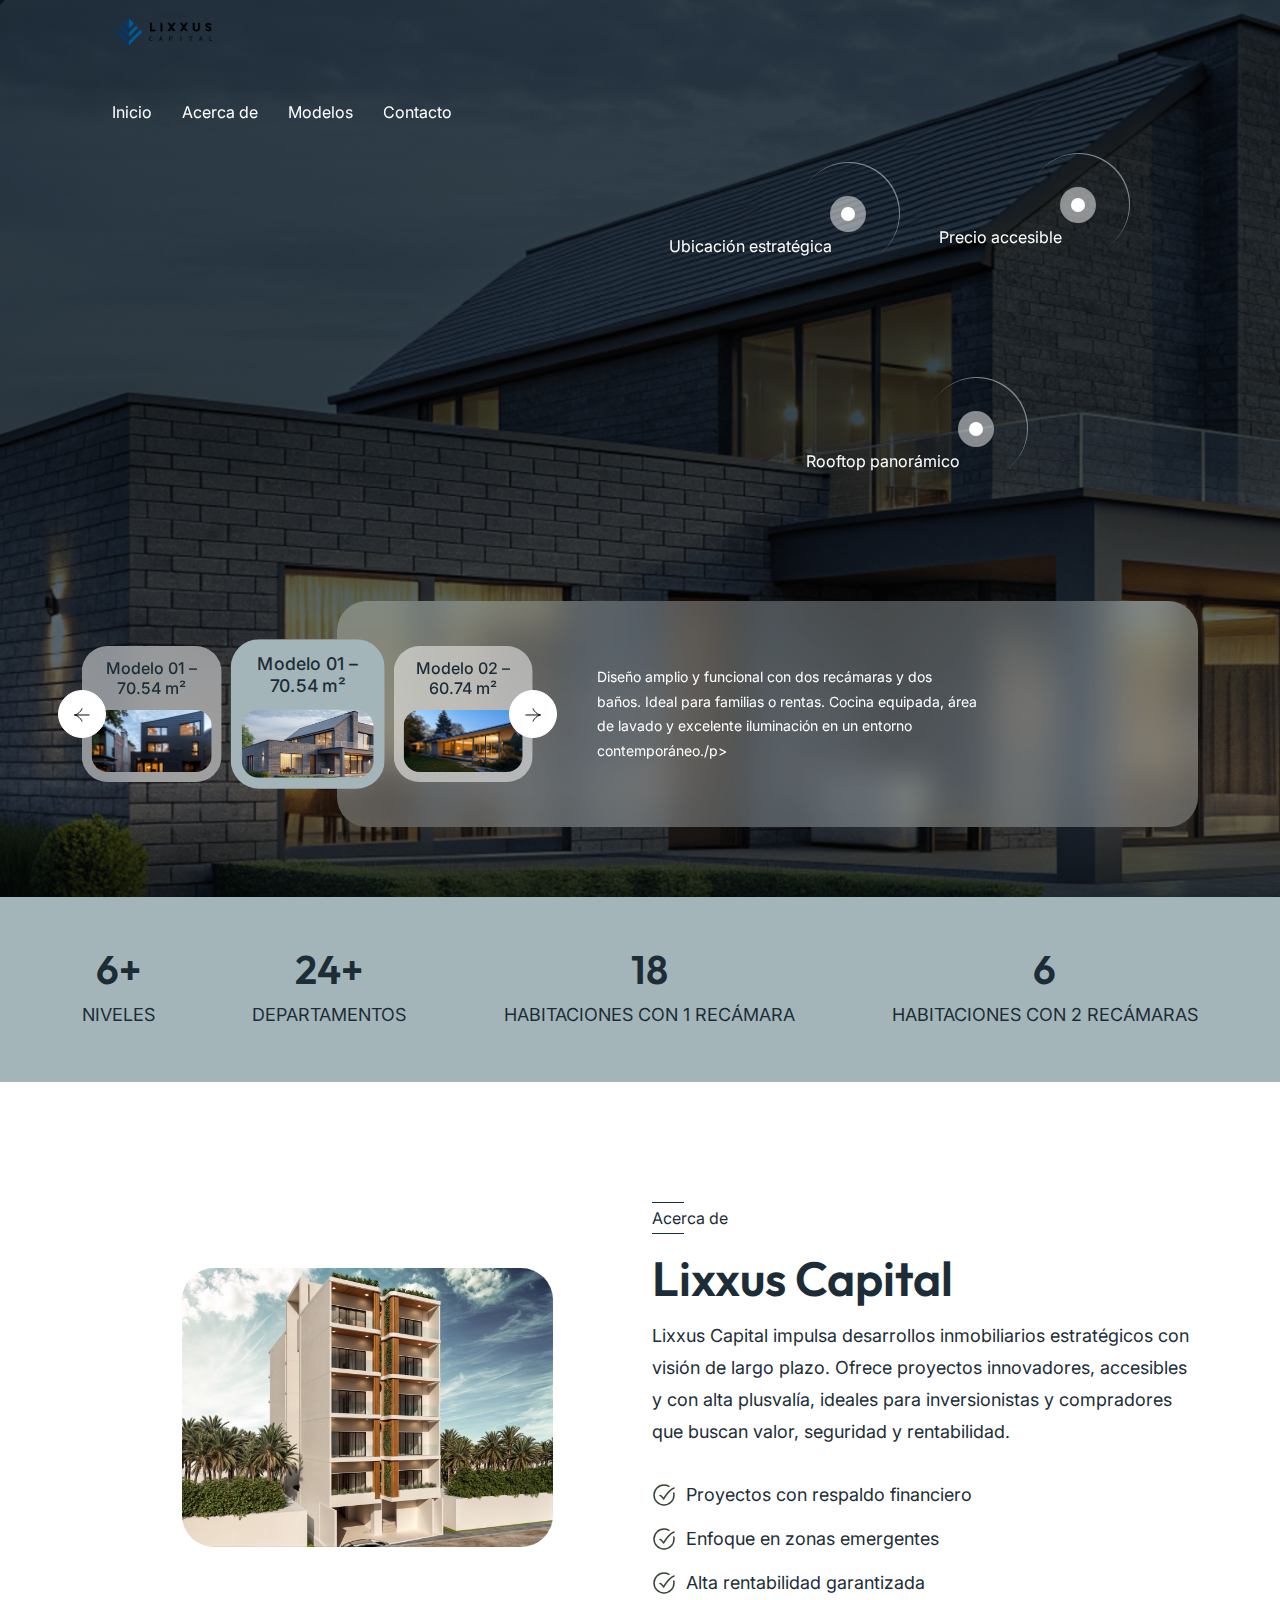
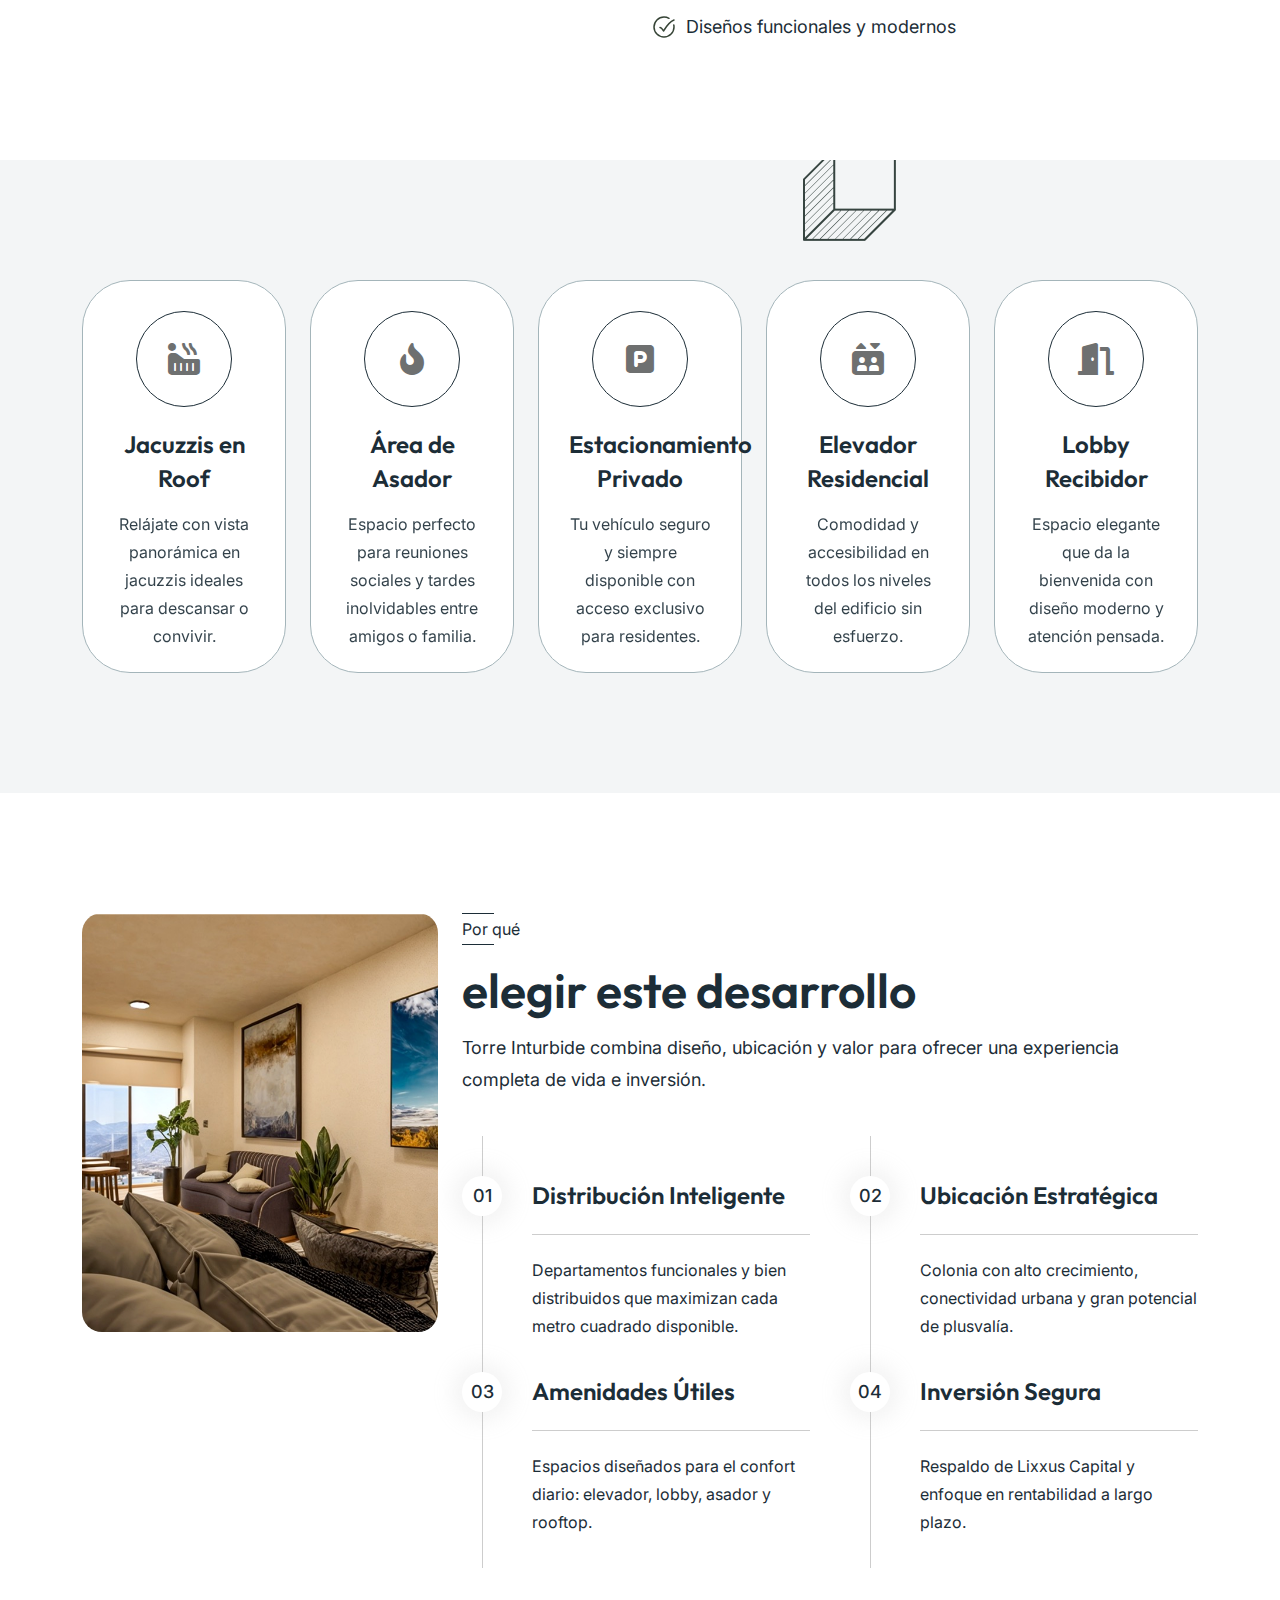
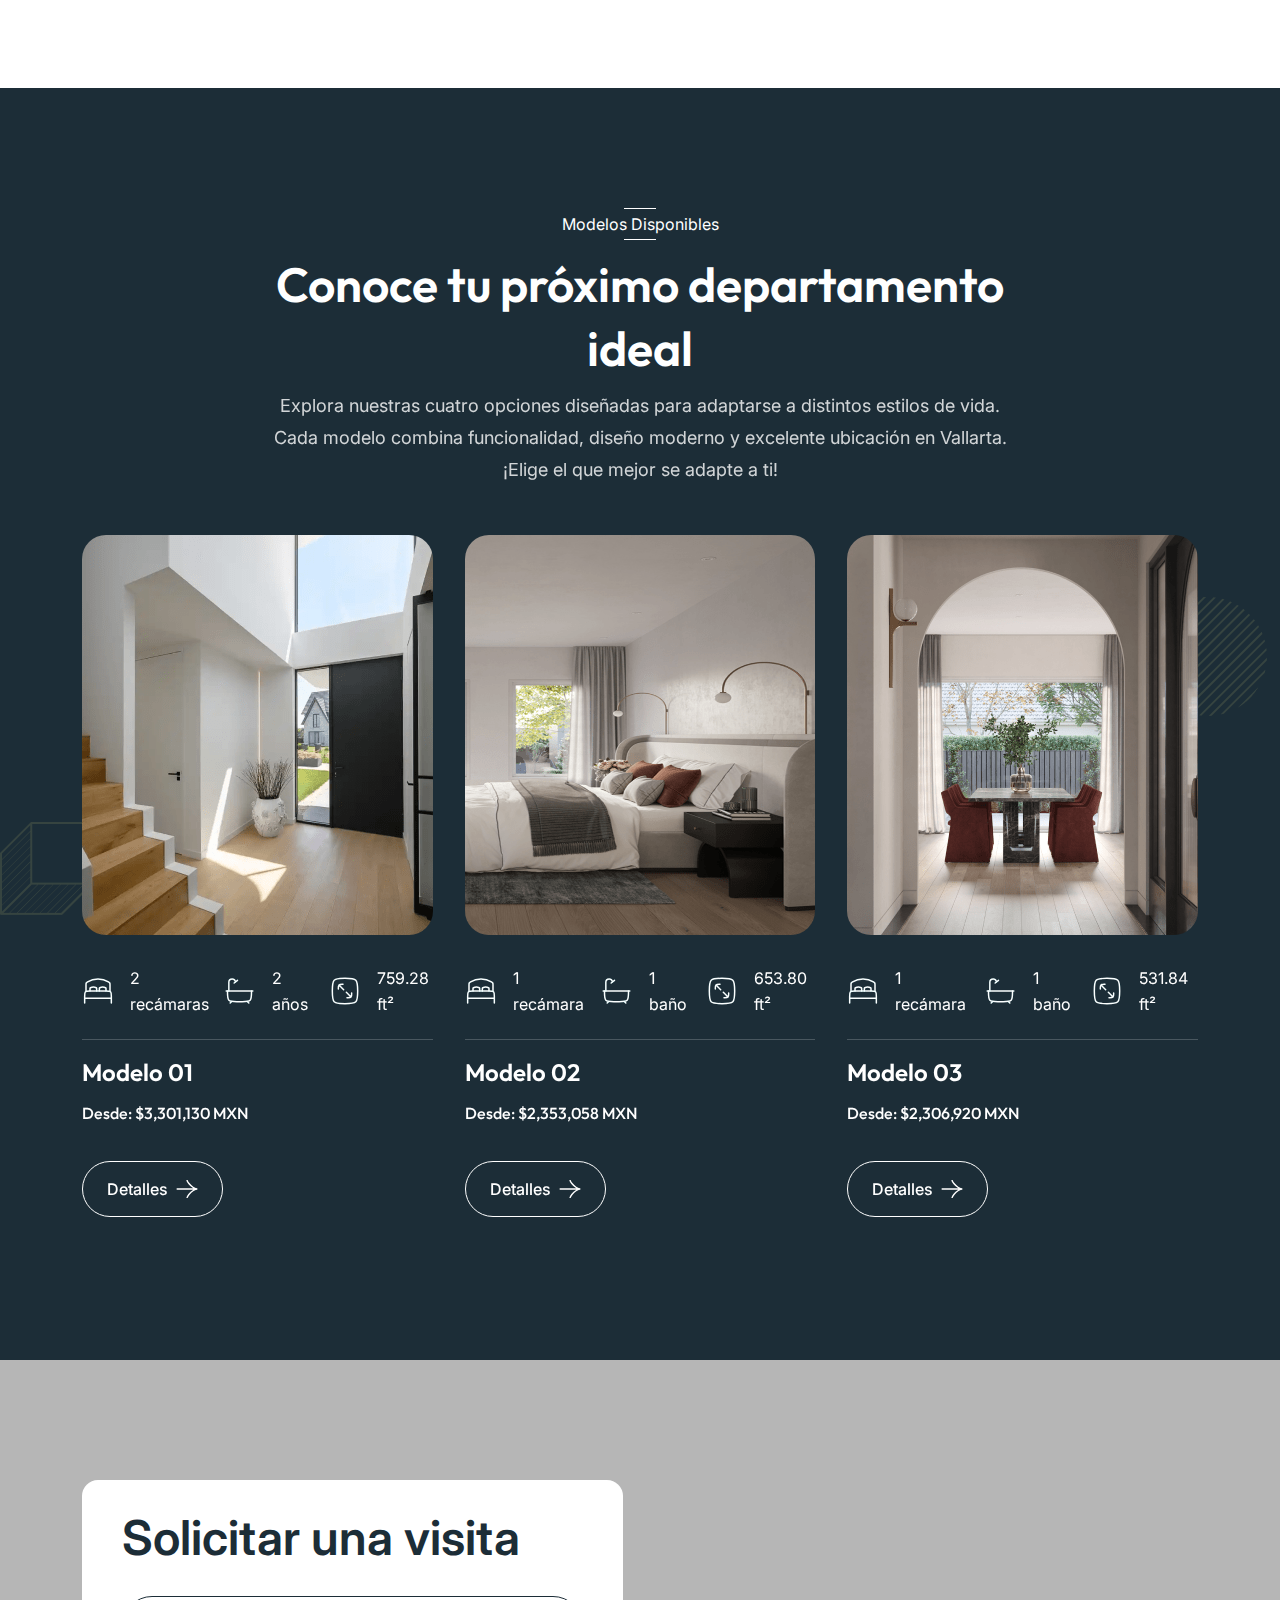
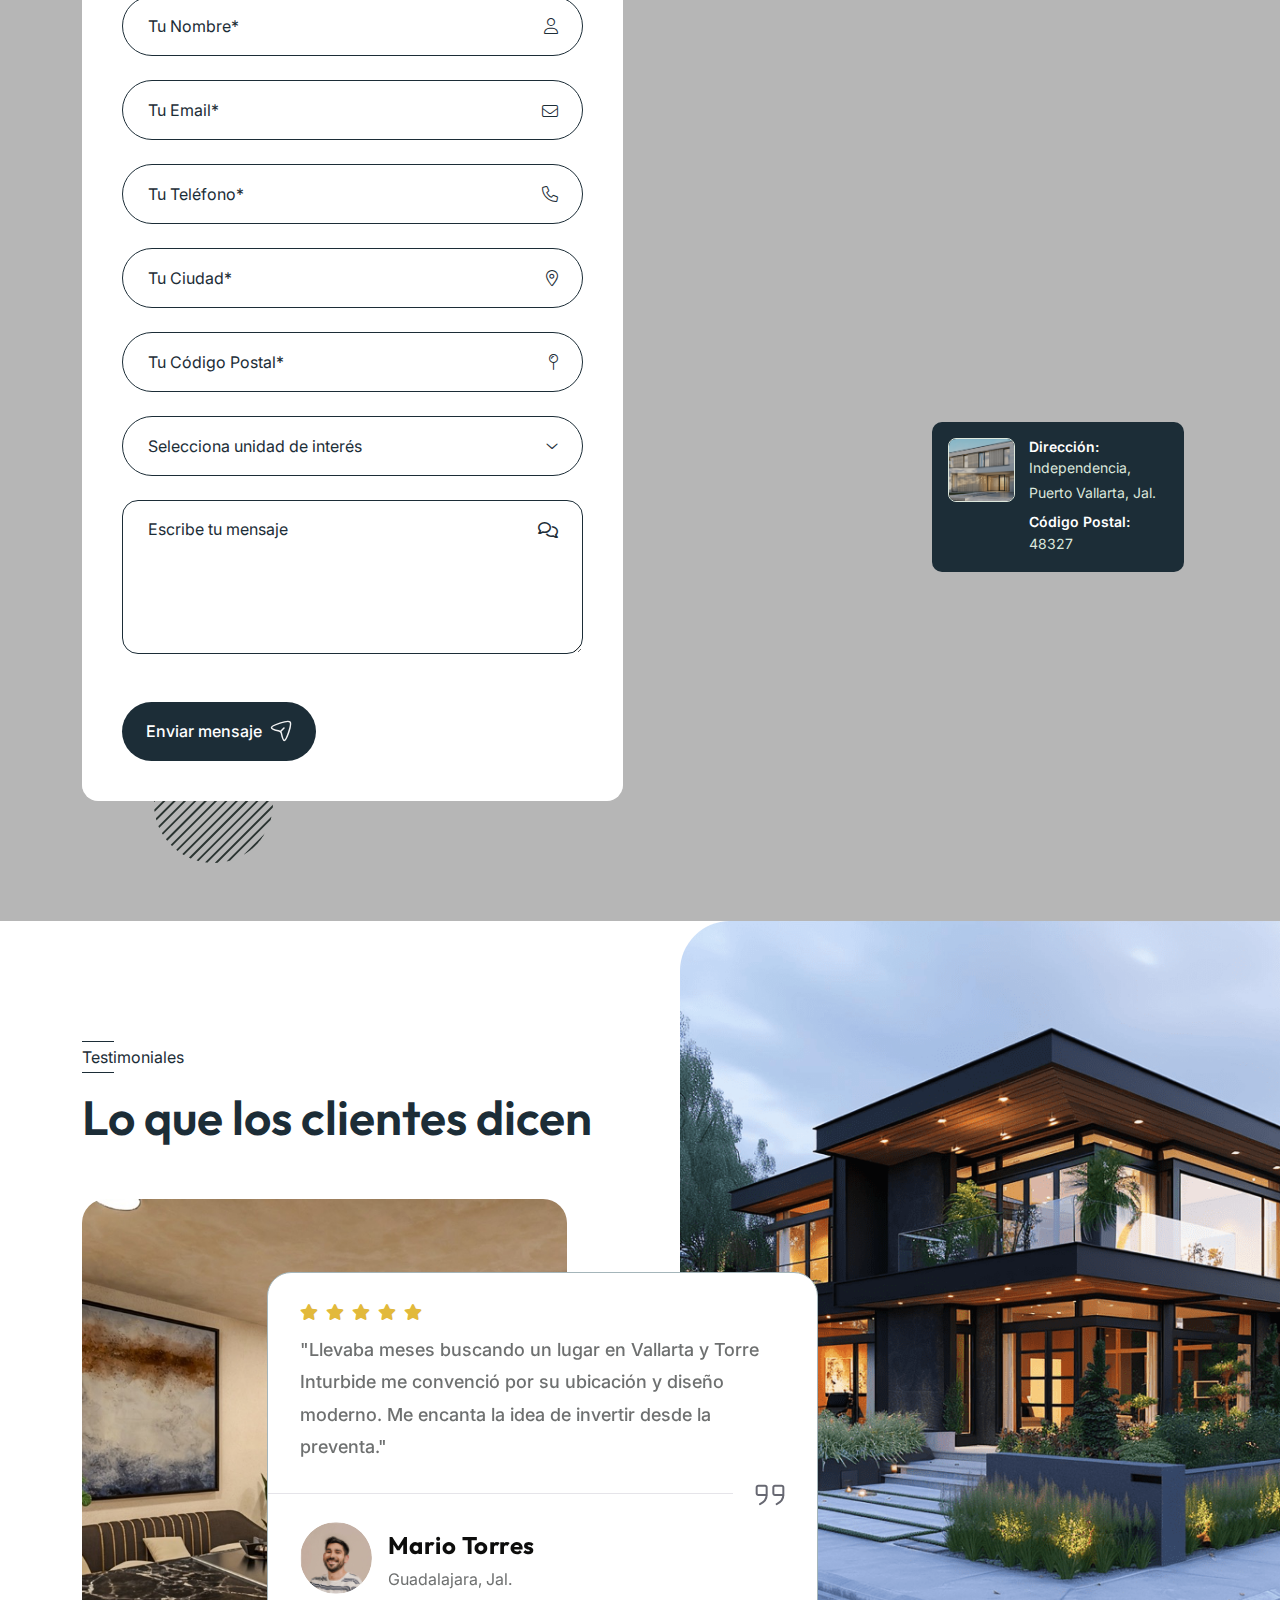
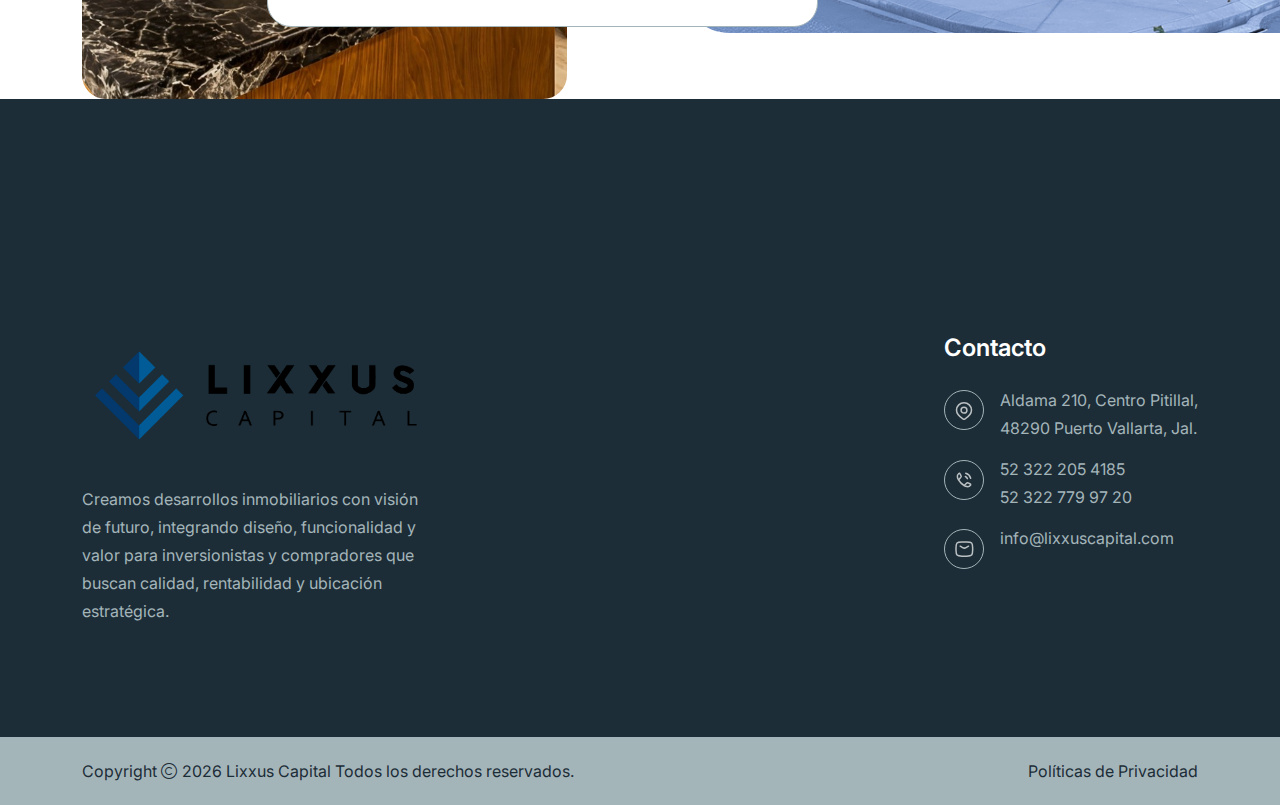
==== commit 36e79fd8: "fotos" ====
--- a/index.html
+++ b/index.html
@@ -32,19 +32,7 @@
     <meta name="viewport" content="width=device-width, initial-scale=1, shrink-to-fit=no">
     
     <!-- Favicons - Place favicon.ico in the root directory -->
-    <link rel="apple-touch-icon" sizes="57x57" href="assets/img/favicons/apple-icon-57x57.png">
-    <link rel="apple-touch-icon" sizes="60x60" href="assets/img/favicons/apple-icon-60x60.png">
-    <link rel="apple-touch-icon" sizes="72x72" href="assets/img/favicons/apple-icon-72x72.png">
-    <link rel="apple-touch-icon" sizes="76x76" href="assets/img/favicons/apple-icon-76x76.png">
-    <link rel="apple-touch-icon" sizes="114x114" href="assets/img/favicons/apple-icon-114x114.png">
-    <link rel="apple-touch-icon" sizes="120x120" href="assets/img/favicons/apple-icon-120x120.png">
-    <link rel="apple-touch-icon" sizes="144x144" href="assets/img/favicons/apple-icon-144x144.png">
-    <link rel="apple-touch-icon" sizes="152x152" href="assets/img/favicons/apple-icon-152x152.png">
-    <link rel="apple-touch-icon" sizes="180x180" href="assets/img/favicons/apple-icon-180x180.png">
-    <link rel="icon" type="image/png" sizes="192x192" href="assets/img/favicons/android-icon-192x192.png">
-    <link rel="icon" type="image/png" sizes="32x32" href="assets/img/favicons/favicon-32x32.png">
-    <link rel="icon" type="image/png" sizes="96x96" href="assets/img/favicons/favicon-96x96.png">
-    <link rel="icon" type="image/png" sizes="16x16" href="assets/img/favicons/favicon-16x16.png">
+    <link rel="icon" href="assets/img/favicons/favicon.ico">
     <link rel="manifest" href="assets/img/favicons/manifest.json">
     <meta name="msapplication-TileColor" content="#ffffff">
     <meta name="msapplication-TileImage" content="assets/img/favicons/ms-icon-144x144.png">
@@ -73,6 +61,19 @@
     <!-- Theme Custom CSS -->
     <link rel="stylesheet" href="assets/css/style.css">
 
+    <style>
+        .service-card-icon {
+    display: flex;
+    justify-content: center;
+    align-items: center;
+    height: 80px; /* puedes ajustar el tamaño */
+    width: 80px;
+    margin: 0 auto 20px auto;
+    border: 1px solid #ccc;
+    border-radius: 50%;
+}
+
+    </style>
 </head>
 
 <body class="">
@@ -119,81 +120,23 @@
             <button class="th-menu-toggle"><i class="fal fa-times"></i></button>
             <div class="mobile-logo">
                 <a href="index.html">
-                    <img src="assets/img/logo-white.svg" alt="Realar">
+                    <img src="assets/img/logohorizontal.png" alt="Lixxus">
                 </a>
             </div>
             <div class="th-mobile-menu">
                 <ul>
                     <li class="menu-item-has-children">
                         <a href="index.html">
-                            Home
+                            Inicio
                         </a>
-                        <ul class="sub-menu">
-                            <li class="menu-item-has-children">
-                                <a href="#">Multipage</a>
-                                <ul class="sub-menu">
-                                    <li><a href="index.html">Luxury Duplex</a></li>
-                                    <li><a href="home-2.html">Real Estate Agency</a></li>
-                                    <li><a href="home-3.html">Commercial Real Estate</a></li>
-                                    <li><a href="home-4.html">Luxury Apartment</a></li>
-                                    <li><a href="home-5.html">Residencial Real Estate</a></li>
-                                    <li><a href="home-6.html">Urban Real Estate</a></li>
-                                    <li><a href="home-7.html">Industrial Demo</a></li>
-                                    <li><a href="home-8.html">Commercial Apartment</a></li>
-                                    <li><a href="home-9.html">Vacation Rental</a></li>
-                                    <li><a href="home-10.html">Residencial Apartment</a></li>
-                                    <li><a href="home-11.html">Architectural Demo</a></li>
-                                </ul>
-                            </li>
-                            <li class="menu-item-has-children">
-                                <a href="#">Onepage</a>
-                                <ul class="sub-menu">
-                                    <li><a href="home-1-op.html">Luxury Duplex</a></li>
-                                    <li><a href="home-2-op.html">Real Estate Agency</a></li>
-                                    <li><a href="home-3-op.html">Commercial Real Estate</a></li>
-                                    <li><a href="home-4-op.html">Luxury Apartment</a></li>
-                                    <li><a href="home-5-op.html">Residencial Real Estate</a></li>
-                                    <li><a href="home-6-op.html">Urban Real Estate</a></li>
-                                    <li><a href="home-7-op.html">Industrial Demo</a></li>
-                                    <li><a href="home-8-op.html">Commercial Apartment</a></li>
-                                    <li><a href="home-9-op.html">Vacation Rental</a></li>
-                                    <li><a href="home-10-op.html">Residencial Apartment</a></li>
-                                    <li><a href="home-11-op.html">Architectural Demo</a></li>
-                                </ul>
-                            </li>
-                            <li class="menu-item-has-children">
-                                <a href="#">RTL</a>
-                                <ul class="sub-menu">
-                                    <li><a href="home-1-rtl.html">Luxury Duplex</a></li>
-                                    <li><a href="home-2-rtl.html">Real Estate Agency</a></li>
-                                    <li><a href="home-3-rtl.html">Commercial Real Estate</a></li>
-                                    <li><a href="home-4-rtl.html">Luxury Apartment</a></li>
-                                    <li><a href="home-5-rtl.html">Residencial Real Estate</a></li>
-                                    <li><a href="home-6-rtl.html">Urban Real Estate</a></li>
-                                    <li><a href="home-7-rtl.html">Industrial Demo</a></li>
-                                    <li><a href="home-8-rtl.html">Commercial Apartment</a></li>
-                                    <li><a href="home-9-rtl.html">Vacation Rental</a></li>
-                                    <li><a href="home-10-rtl.html">Residencial Apartment</a></li>
-                                    <li><a href="home-11-rtl.html">Architectural Demo</a></li>
-                                </ul>
-                            </li>
-                        </ul>
                     </li>
                     <li><a href="about.html">
-                            About Us
+                            Acerca de
                         </a></li>
                     <li class="menu-item-has-children">
                         <a href="property.html">
-                            Properties
+                            Modelos
                         </a>
-                        <ul class="sub-menu">
-                            <li><a href="property.html">
-                                    Properties
-                                </a></li>
-                            <li><a href="property-details.html">
-                                    Property Details
-                                </a></li>
-                        </ul>
                     </li>
                     <li class="menu-item-has-children">
                         <a href="agency.html">
@@ -276,7 +219,7 @@
             <div class="widget  ">
                 <div class="th-widget-about">
                     <div class="about-logo">
-                        <a href="index.html"><img src="assets/img/logo.svg" alt="Realar"></a>
+                        <a href="index.html"><img src="assets/img/logohorizontal.png" alt="Lixxus"></a>
                     </div>
                     <p class="about-text"> Rapidiously myocardinate cross-platform intellectual capital model. Appropriately create interactive infrastructures</p>
                 </div>
@@ -340,7 +283,7 @@
                         <div class="col-auto">
                             <div class="header-logo">
                                 <a href="index.html">
-                                    <img src="assets/img/logo-white.svg" alt="Realar">
+                                    <img src="assets/img/logohorizontal.png" alt="Logo Lixxus" style="width: 10%;">
                                 </a>
                             </div>
                         </div>
@@ -349,29 +292,19 @@
                                 <ul>
                                     <li>
                                         <a href="#hero">
-                                            Home
+                                            Inicio
                                         </a>
                                     </li>
                                     <li><a href="#about-sec">
-                                            About Us
+                                            Acerca de
                                         </a></li>
                                     <li>
                                         <a href="#property-sec">
-                                            Properties
-                                        </a>
-                                    </li>
-                                    <li>
-                                        <a href="#team-sec">
-                                            Agents
-                                        </a>
-                                    </li>
-                                    <li>
-                                        <a href="#blog-sec">
-                                            Blog
+                                            Modelos
                                         </a>
                                     </li>
                                     <li><a href="#contact-sec">
-                                            Contact Us
+                                            Contacto
                                         </a></li>
                                 </ul>
                             </nav>
@@ -409,10 +342,10 @@
                                     <div class="hero-style10">
                                         <h1 class="hero-title text-white">
                                             <span class="title1" data-ani="slideinup" data-ani-delay="0.4s">
-                                                Vive en el corazón de Vallarta. </span>
+                                                Vive en el corazón de Vallarta</span>
                                         </h1>
                                         <div class="btn-wrap" data-ani="slideinup" data-ani-delay="0.7s">
-                                            <a href="contact.html" class="th-btn style-border th-btn-icon"> Agendar visita personalizada</a>
+                                            <a href="#contact-sec" class="th-btn style-border th-btn-icon"> Agendar visita personalizada</a>
                                         </div>
                                     </div>
                                 </div>
@@ -449,7 +382,7 @@
                                                 Invierte en plusvalía asegurada</span>
                                         </h1>
                                         <div class="btn-wrap" data-ani="slideinup" data-ani-delay="0.7s">
-                                            <a href="contact.html" class="th-btn style-border th-btn-icon">Descubre unidades</a>
+                                            <a href="#contact-sec" class="th-btn style-border th-btn-icon">Descubre unidades</a>
                                         </div>
                                     </div>
                                 </div>
@@ -486,7 +419,7 @@
                                                 Confort, diseño y rentabilidad</span>
                                         </h1>
                                         <div class="btn-wrap" data-ani="slideinup" data-ani-delay="0.7s">
-                                            <a href="contact.html" class="th-btn style-border th-btn-icon">Agendar recorrido</a>
+                                            <a href="#contact-sec" class="th-btn style-border th-btn-icon">Agendar recorrido</a>
                                         </div>
                                     </div>
                                 </div>
@@ -585,14 +518,6 @@
 
                                 </div>
                             </div>
-                            <div class="about-tag">
-                                <div class="about-experience-tag">
-                                    <span class="circle-title-anime">Explore and find Your Dream place</span>
-                                </div>
-                                <div class="about-tag-thumb scroll-down">
-                                    <a href="#about-sec" class="hero-scroll-wrap"></a>
-                                </div>
-                            </div>
                         </div>
                     </div>
                 </div>
@@ -643,18 +568,6 @@
                         <div class="img1">
                             <img src="assets/img/normal/about_10_1.png" alt="img">
                         </div>
-                        <div class="img2">
-                            <img src="assets/img/normal/about_10_2.png" alt="img">
-                        </div>
-                        <div class="img3">
-                            <img src="assets/img/normal/about_10_3.png" alt="img">
-                        </div>
-                        <div class="about-tag">
-                            <div class="about-experience-tag">
-                                <span class="circle-title-anime">Lixxus Capital</span>
-                            </div>
-                            <a href="https://www.youtube.com/watch?v=_sI_Ps7JSEk" class="play-btn popup-video"><i class="fa-sharp fa-solid fa-play"></i></a>
-                        </div>
                     </div>
                 </div>
                 <div class="col-xl-6">
@@ -685,99 +598,65 @@
             <img src="assets/img/shape/section_shape_2_3.jpg" alt="img">
         </div>
         <div class="container">
-            <div class="row justify-content-between align-items-center">
-                <div class="col-xl-6 col-lg-8">
-                    <div class="title-area">
-                        <span class="sub-title">Destacados</span>
-                        <h2 class="sec-title text-theme">Your Best Possible Solutions</h2>
-                        <p class="text-theme">Our thoughtfully designed neighborhood, which offers a special blend of eco-friendly living and convenience, is a monument to sustainable growth.</p>
-                    </div>
-                </div>
-                <div class="col-auto">
-                    <div class="sec-btn">
-                        <a href="agency.html" class="th-btn style5 th-btn-icon">Browse All Services</a>
-                    </div>
-                </div>
-            </div>
-            <div class="swiper th-slider service-slider5" data-slider-options='{"breakpoints":{"0":{"slidesPerView":1},"576":{"slidesPerView":"1"},"768":{"slidesPerView":"2"},"992":{"slidesPerView":"2"},"1200":{"slidesPerView":"3"}},"autoHeight": true}'>
-                <div class="swiper-wrapper">
-                    <div class="swiper-slide">
-                        <div class="service-card style6">
-                            <div class="service-card-icon">
-                                <img src="assets/img/icon/service-icon3-1.svg" alt="Icon">
-                            </div>
-                            <h3 class="box-title"><a href="property-details.html">Jacuzzis en Roof</a></h3>
-                            <p class="box-text">Relájate con vista panorámica en jacuzzis ideales para descansar o convivir.</p>
-                            <div class="service-img img-shine">
-                                <img src="assets/img/service/1-1.png" alt="img">
-                                <a href="property-details.html" class="icon-btn">
-                                    <img src="assets/img/icon/arrow-right.svg" alt="img">
-                                </a>
-                            </div>
-                        </div>
-                    </div>
-                    <div class="swiper-slide">
-                        <div class="service-card style6">
-                            <div class="service-card-icon">
-                                <img src="assets/img/icon/service-icon3-2.svg" alt="Icon">
-                            </div>
-                            <h3 class="box-title"><a href="property-details.html">Área de Asador</a></h3>
-                            <p class="box-text">Espacio perfecto para reuniones sociales y tardes inolvidables entre amigos o familia.</p>
-                            <div class="service-img img-shine">
-                                <img src="assets/img/service/3-1.png" alt="img">
-                                <a href="property-details.html" class="icon-btn">
-                                    <img src="assets/img/icon/arrow-right.svg" alt="img">
-                                </a>
-                            </div>
-                        </div>
-                    </div>
-                    <div class="swiper-slide">
-                        <div class="service-card style6">
-                            <div class="service-card-icon">
-                                <img src="assets/img/icon/service-icon4-1.svg" alt="Icon">
-                            </div>
-                            <h3 class="box-title"><a href="property-details.html">Estacionamiento Privado</a></h3>
-                            <p class="box-text">Tu vehículo seguro y siempre disponible con acceso exclusivo para residentes.</p>
-                            <div class="service-img img-shine">
-                                <img src="assets/img/service/3-2.png" alt="img">
-                                <a href="property-details.html" class="icon-btn">
-                                    <img src="assets/img/icon/arrow-right.svg" alt="img">
-                                </a>
-                            </div>
-                        </div>
-                    </div>
-                    <div class="swiper-slide">
-                        <div class="service-card style6">
-                            <div class="service-card-icon">
-                                <img src="assets/img/icon/service-icon3-3.svg" alt="Icon">
-                            </div>
-                            <h3 class="box-title"><a href="property-details.html">Elevador Residencial</a></h3>
-                            <p class="box-text">Comodidad y accesibilidad en todos los niveles del edificio sin esfuerzo.</p>
-                            <div class="service-img img-shine">
-                                <img src="assets/img/service/3-3.png" alt="img">
-                                <a href="property-details.html" class="icon-btn">
-                                    <img src="assets/img/icon/arrow-right.svg" alt="img">
-                                </a>
-                            </div>
-                        </div>
-                    </div>
-                    <div class="swiper-slide">
-                        <div class="service-card style6">
-                            <div class="service-card-icon">
-                                <img src="assets/img/icon/service-icon3-1.svg" alt="Icon">
-                            </div>
-                            <h3 class="box-title"><a href="property-details.html">Lobby Recibidor</a></h3>
-                            <p class="box-text">Espacio elegante que da la bienvenida con diseño moderno y atención pensada.</p>
-                            <div class="service-img img-shine">
-                                <img src="assets/img/service/1-1.png" alt="img">
-                                <a href="property-details.html" class="icon-btn">
-                                    <img src="assets/img/icon/arrow-right.svg" alt="img">
-                                </a>
-                            </div>
-                        </div>
-                    </div>
-                </div>
-            </div>
+            <div class="row row-cols-1 row-cols-sm-2 row-cols-md-3 row-cols-lg-5 g-4">
+                <!-- Tarjeta 1 -->
+                <div class="col">
+                    <div class="service-card style6 text-center">
+                        <div class="service-card-icon">
+                            <i class="fas fa-hot-tub fa-2x"></i>
+                        </div>
+                        <h3 class="box-title"><a href="#">Jacuzzis en Roof</a></h3>
+                        <p class="box-text">Relájate con vista panorámica en jacuzzis ideales para descansar o convivir.</p>
+                    </div>
+                </div>
+                
+        
+                <!-- Tarjeta 2 -->
+                <div class="col">
+                    <div class="service-card style6 text-center">
+                        <div class="service-card-icon">
+                            <i class="fas fa-fire-alt fa-2x"></i>
+                        </div>
+                        <h3 class="box-title"><a href="#">Área de Asador</a></h3>
+                        <p class="box-text">Espacio perfecto para reuniones sociales y tardes inolvidables entre amigos o familia.</p>
+                    </div>
+                </div>
+        
+                <!-- Tarjeta 3 -->
+                <div class="col">
+                    <div class="service-card style6 text-center">
+                        <div class="service-card-icon">
+                            <i class="fas fa-parking fa-2x"></i>
+                        </div>
+                        <h3 class="box-title"><a href="#">Estacionamiento Privado</a></h3>
+                        <p class="box-text">Tu vehículo seguro y siempre disponible con acceso exclusivo para residentes.</p>
+                    </div>
+                </div>
+        
+                <!-- Tarjeta 4 -->
+                <div class="col">
+                    <div class="service-card style6 text-center">
+                        <div class="service-card-icon">
+                            <i class="fas fa-elevator fa-2x"></i>
+                        </div>
+                        <h3 class="box-title"><a href="#">Elevador Residencial</a></h3>
+                        <p class="box-text">Comodidad y accesibilidad en todos los niveles del edificio sin esfuerzo.</p>
+                    </div>
+                </div>
+        
+                <!-- Tarjeta 5 -->
+                <div class="col">
+                    <div class="service-card style6 text-center">
+                        <div class="service-card-icon">
+                            <i class="fas fa-door-open fa-2x"></i>
+                        </div>
+                        <h3 class="box-title"><a href="#">Lobby Recibidor</a></h3>
+                        <p class="box-text">Espacio elegante que da la bienvenida con diseño moderno y atención pensada.</p>
+                    </div>
+                </div>
+            </div>
+        </div>
+        
         </div>
     </section>
 
@@ -971,33 +850,45 @@
             <div class="row gx-35">
                 <div class="col-lg-6">
                     <div class="appointment-wrap2 bg-white me-xxl-5">
-                        <h2 class="form-title text-theme">Schedule a visit</h2>
-                        <form action="https://html.themeholy.com/realar/demo/mail.php" method="POST" class="appointment-form ajax-contact">
+                        <h2 class="form-title text-theme">Solicitar una visita</h2>
+                        <form action="#" method="POST" class="appointment-form ajax-contact">
                             <div class="row">
                                 <div class="form-group style-border style-radius col-12">
-                                    <input type="text" class="form-control" name="name" id="name" placeholder="Your Name*">
+                                    <input type="text" class="form-control" name="name" id="name" placeholder="Tu Nombre*">
                                     <i class="fal fa-user"></i>
                                 </div>
                                 <div class="form-group style-border style-radius col-12">
-                                    <input type="email" class="form-control" name="email" id="email" placeholder="Your Email*">
+                                    <input type="email" class="form-control" name="email" id="email" placeholder="Tu Email*">
                                     <i class="fal fa-envelope"></i>
                                 </div>
+                                <div class="form-group style-border style-radius col-12">
+                                    <input type="text" class="form-control" name="phone" id="phone" placeholder="Tu Teléfono*">
+                                    <i class="fal fa-phone"></i>
+                                </div>
+                                <div class="form-group style-border style-radius col-12">
+                                    <input type="text" class="form-control" name="city" id="city" placeholder="Tu Ciudad*">
+                                    <i class="fal fa-map-marker-alt"></i>
+                                </div>
+                                <div class="form-group style-border style-radius col-12">
+                                    <input type="text" class="form-control" name="zip" id="zip" placeholder="Tu Código Postal*">
+                                    <i class="fal fa-map-pin"></i>
+                                </div>
                                 <div class="form-group style-border style-radius col-md-12">
-                                    <select name="subject" id="subject" class="form-select">
-                                        <option value="" disabled selected hidden>Select Service Type</option>
-                                        <option value="Real Estate">Real Estate</option>
-                                        <option value="Apartment">Apartment</option>
-                                        <option value="Residencial">Residencial</option>
-                                        <option value="Deluxe">Deluxe</option>
+                                    <select name="unit_of_interest" id="unit_of_interest" class="form-select">
+                                        <option value="" disabled selected hidden>Selecciona unidad de interés</option>
+                                        <option value="Modelo 1">Modelo 1</option>
+                                        <option value="Modelo 2">Modelo 2</option>
+                                        <option value="Modelo 3">Modelo 3</option>
+                                        <option value="Modelo 4">Modelo 4</option>
                                     </select>
                                     <i class="fal fa-angle-down"></i>
                                 </div>
                                 <div class="col-12 form-group style-border style-radius">
                                     <i class="far fa-comments"></i>
-                                    <textarea placeholder="Type Your Message" class="form-control"></textarea>
+                                    <textarea placeholder="Escribe tu mensaje" class="form-control"></textarea>
                                 </div>
                                 <div class="col-12 form-btn mt-4">
-                                    <button class="th-btn">Submit Message <span class="btn-icon"><img src="assets/img/icon/paper-plane.svg" alt="img"></span></button>
+                                    <button class="th-btn">Enviar mensaje <span class="btn-icon"><img src="assets/img/icon/paper-plane.svg" alt="img"></span></button>
                                 </div>
                             </div>
                             <p class="form-messages mb-0 mt-3"></p>
@@ -1008,17 +899,16 @@
         </div>
         <div class="location-map contact-sec-map z-index-common">
             <div class="contact-map">
-                <iframe src="https://www.google.com/maps/embed?pb=!1m18!1m12!1m3!1d3644.7310056272386!2d89.2286059153658!3d24.00527418490799!2m3!1f0!2f0!3f0!3m2!1i1024!2i768!4f13.1!3m3!1m2!1s0x39fe9b97badc6151%3A0x30b048c9fb2129bc!2sAngfuztheme!5e0!3m2!1sen!2sbd!4v1651028958211!5m2!1sen!2sbd" allowfullscreen="" loading="lazy"></iframe>
-            </div>
+                <iframe src="https://www.google.com/maps/embed?pb=!1m18!1m12!1m3!1d1424.4129333148487!2d-105.2068154!3d20.644552599999997!2m3!1f0!2f0!3f0!3m2!1i1024!2i768!4f13.1!3m3!1m2!1s0x84214f9cb1d8522d%3A0xf7a991fbb34859bf!2sAgust%C3%ADn%20de%20Iturbide%2C%20Independencia%2C%2048327%20Puerto%20Vallarta%2C%20Jal.!5e1!3m2!1ses!2smx!4v1744836275305!5m2!1ses!2smx" width="600" height="450" style="border:0;" allowfullscreen="" loading="lazy" referrerpolicy="no-referrer-when-downgrade"></iframe>            </div>
             <div class="location-map-address bg-theme">
                 <div class="thumb">
                     <img src="assets/img/property/property_inner_1.jpg" alt="img">
                 </div>
                 <div class="media-body">
-                    <h4 class="title">Address:</h4>
-                    <p class="text">Brooklyn, New York 11233, United States</p>
-                    <h4 class="title">Post Code:</h4>
-                    <p class="text">12345</p>
+                    <h4 class="title">Dirección:</h4>
+                    <p class="text">Independencia, Puerto Vallarta, Jal.</p>
+                    <h4 class="title">Código Postal:</h4>
+                    <p class="text">48327</p>
                 </div>
             </div>
         </div>
@@ -1061,7 +951,7 @@
                                                 <img src="assets/img/testimonial/testi_2_1.png" alt="avatar">
                                             </div>
                                             <div class="testi-card_profile-details">
-                                                <h3 class="testi-card_name">Mariana Torres</h3>
+                                                <h3 class="testi-card_name">Mario Torres</h3>
                                                 <span class="testi-card_desig">Guadalajara, Jal.</span>
                                             </div>
                                         </div>
@@ -1078,7 +968,7 @@
                                         <div class="testi-grid_review">
                                             <i class="fa-sharp fa-solid fa-star"></i><i class="fa-sharp fa-solid fa-star"></i><i class="fa-sharp fa-solid fa-star"></i><i class="fa-sharp fa-solid fa-star"></i><i class="fa-sharp fa-solid fa-star"></i>
                                         </div>
-                                        <p class="testi-card_text">"Puerto Vallarta es mi lugar favorito en México. Vi en Torre Inturbide una gran oportunidad para invertir en preventa y generar ingresos con rentas temporales.</p>
+                                        <p class="testi-card_text">"Puerto Vallarta es mi lugar favorito en México. Vi en Torre Inturbide una gran oportunidad para invertir en preventa y generar ingresos con rentas temporales."</p>
                                         <div class="testi-card_profile">
                                             <div class="quote-icon">
                                                 <img src="assets/img/icon/qoute2.svg" alt="icon">
@@ -1113,7 +1003,7 @@
                                                 <img src="assets/img/testimonial/testi_2_1.png" alt="avatar">
                                             </div>
                                             <div class="testi-card_profile-details">
-                                                <h3 class="testi-card_name">Valeria Gómez</h3>
+                                                <h3 class="testi-card_name">Rodrigo Gómez</h3>
                                                 <span class="testi-card_desig">Property Expert</span>
                                             </div>
                                         </div>
@@ -1144,7 +1034,7 @@
                             <div class="widget footer-widget">
                                 <div class="th-widget-about">
                                     <div class="about-logo">
-                                        <a href="index.html"><img src="assets/img/logo-white.svg" alt="Realar"></a>
+                                        <a href="index.html"><img src="assets/img/logohorizontal.png" alt="Logo Lixxus"></a>
                                     </div>
                                     <p class="about-text">Creamos desarrollos inmobiliarios con visión de futuro, integrando diseño, funcionalidad y valor para inversionistas y compradores que buscan calidad, rentabilidad y ubicación estratégica.</p>
                                 </div>
@@ -1152,7 +1042,7 @@
                         </div>
                         <div class="col-md-6 col-xl-auto">
                             <div class="widget footer-widget">
-                                <h3 class="widget_title">Get In Touch</h3>
+                                <h3 class="widget_title">Contacto</h3>
                                 <div class="th-widget-contact">
                                     <div class="info-box_text">
                                         <div class="icon"><img src="assets/img/icon/location-dot.svg" alt="img"></div>
